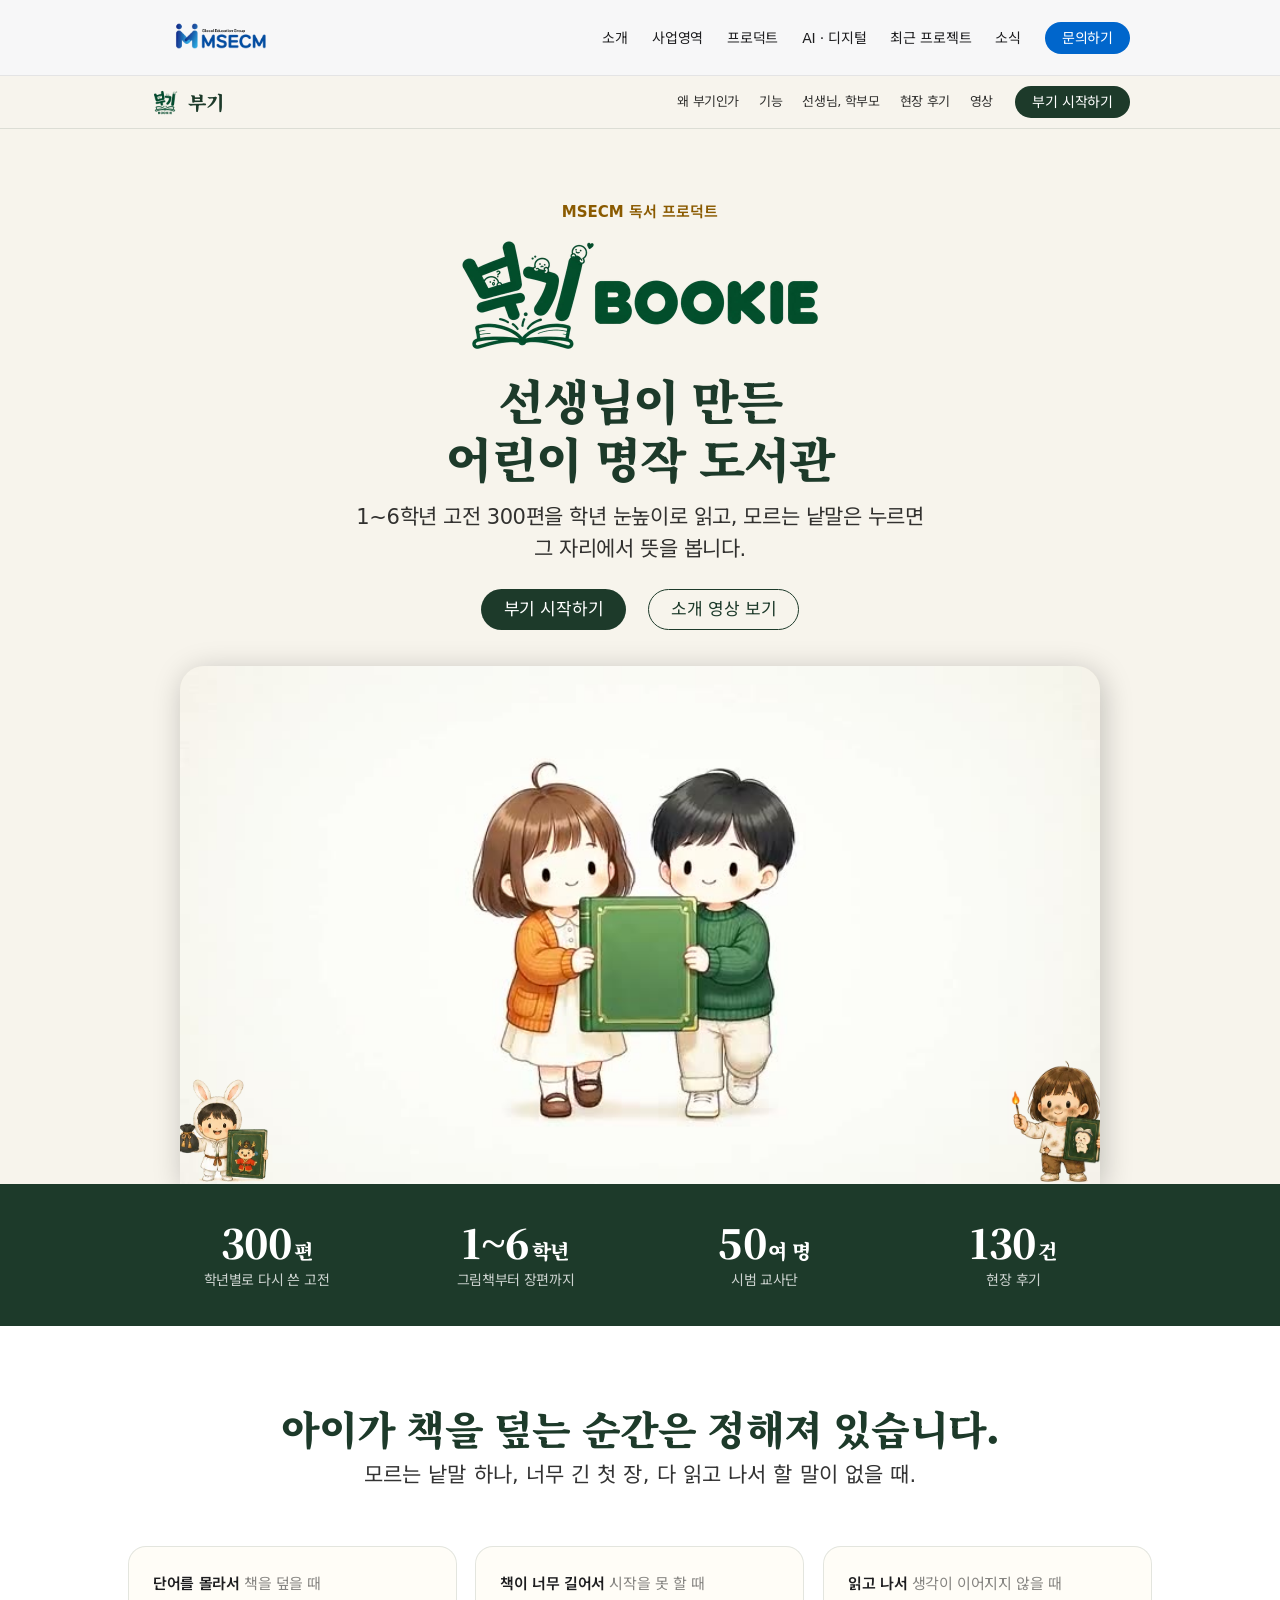
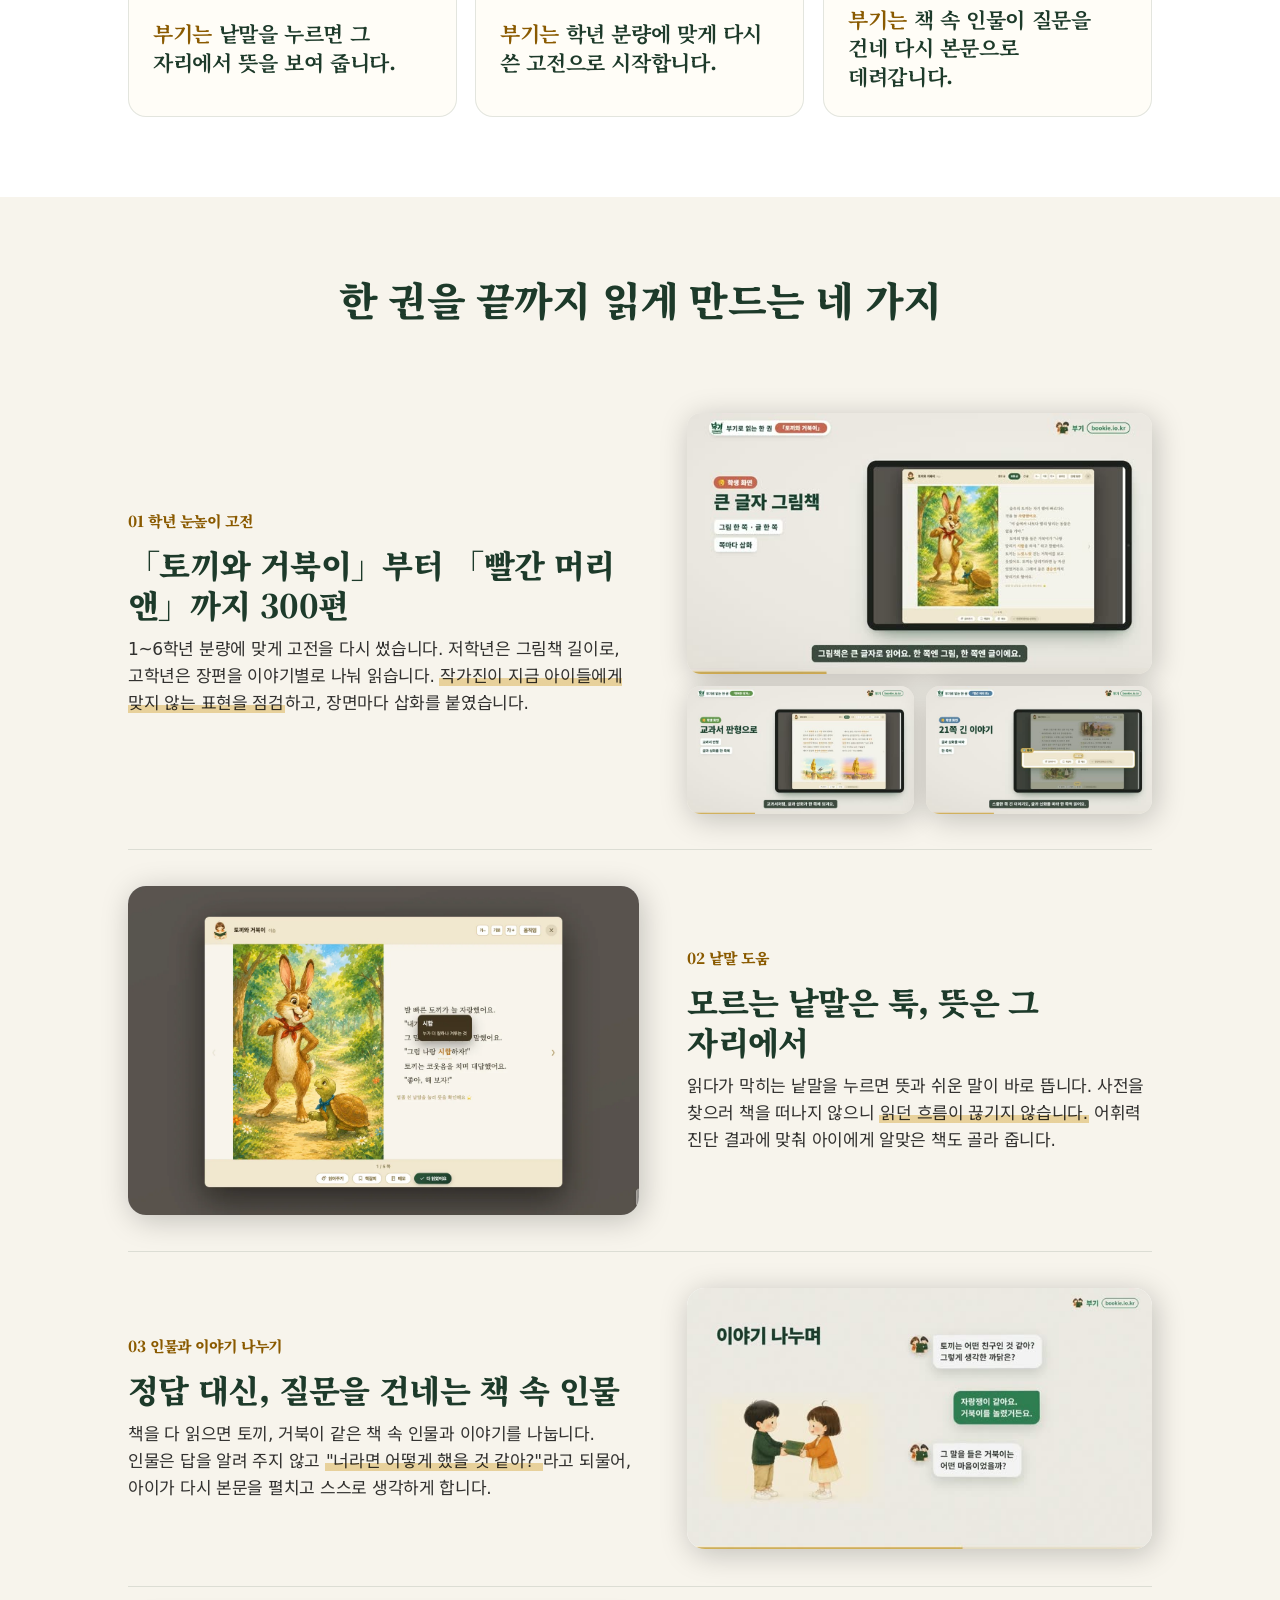
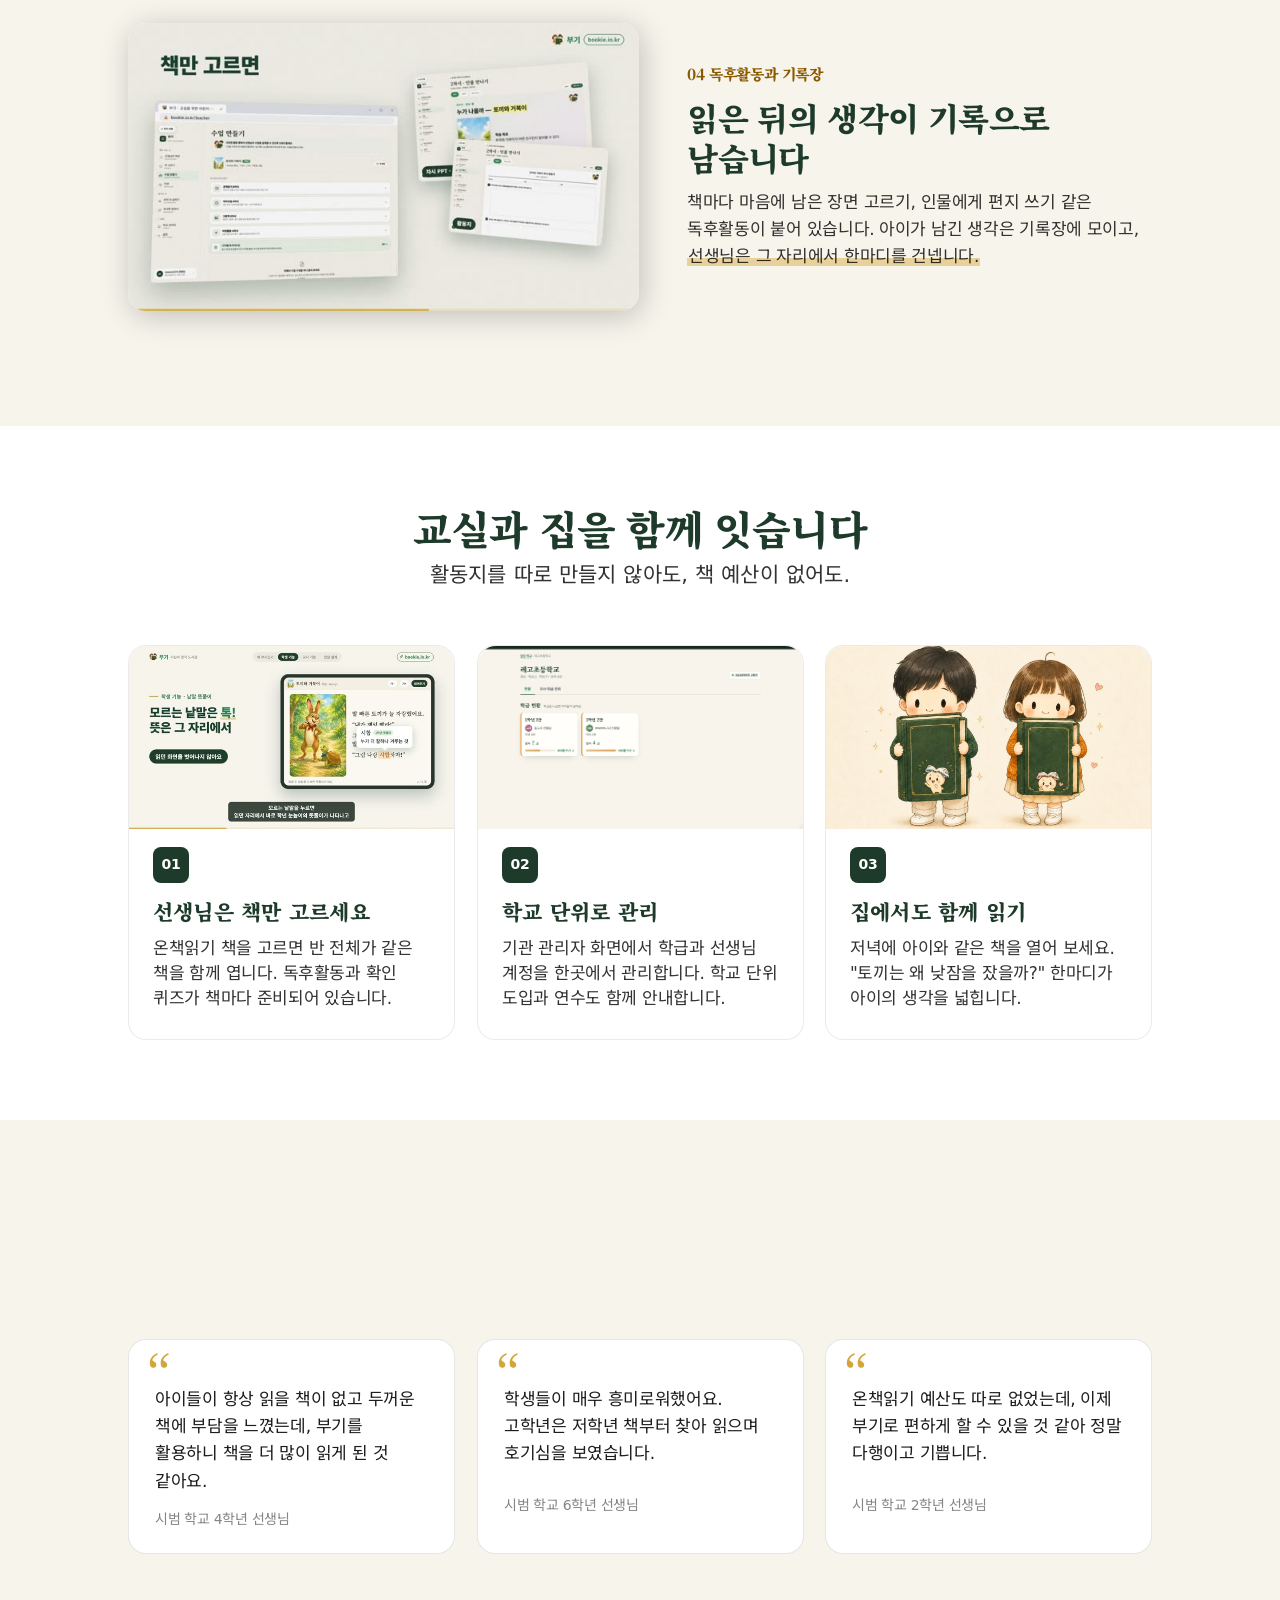
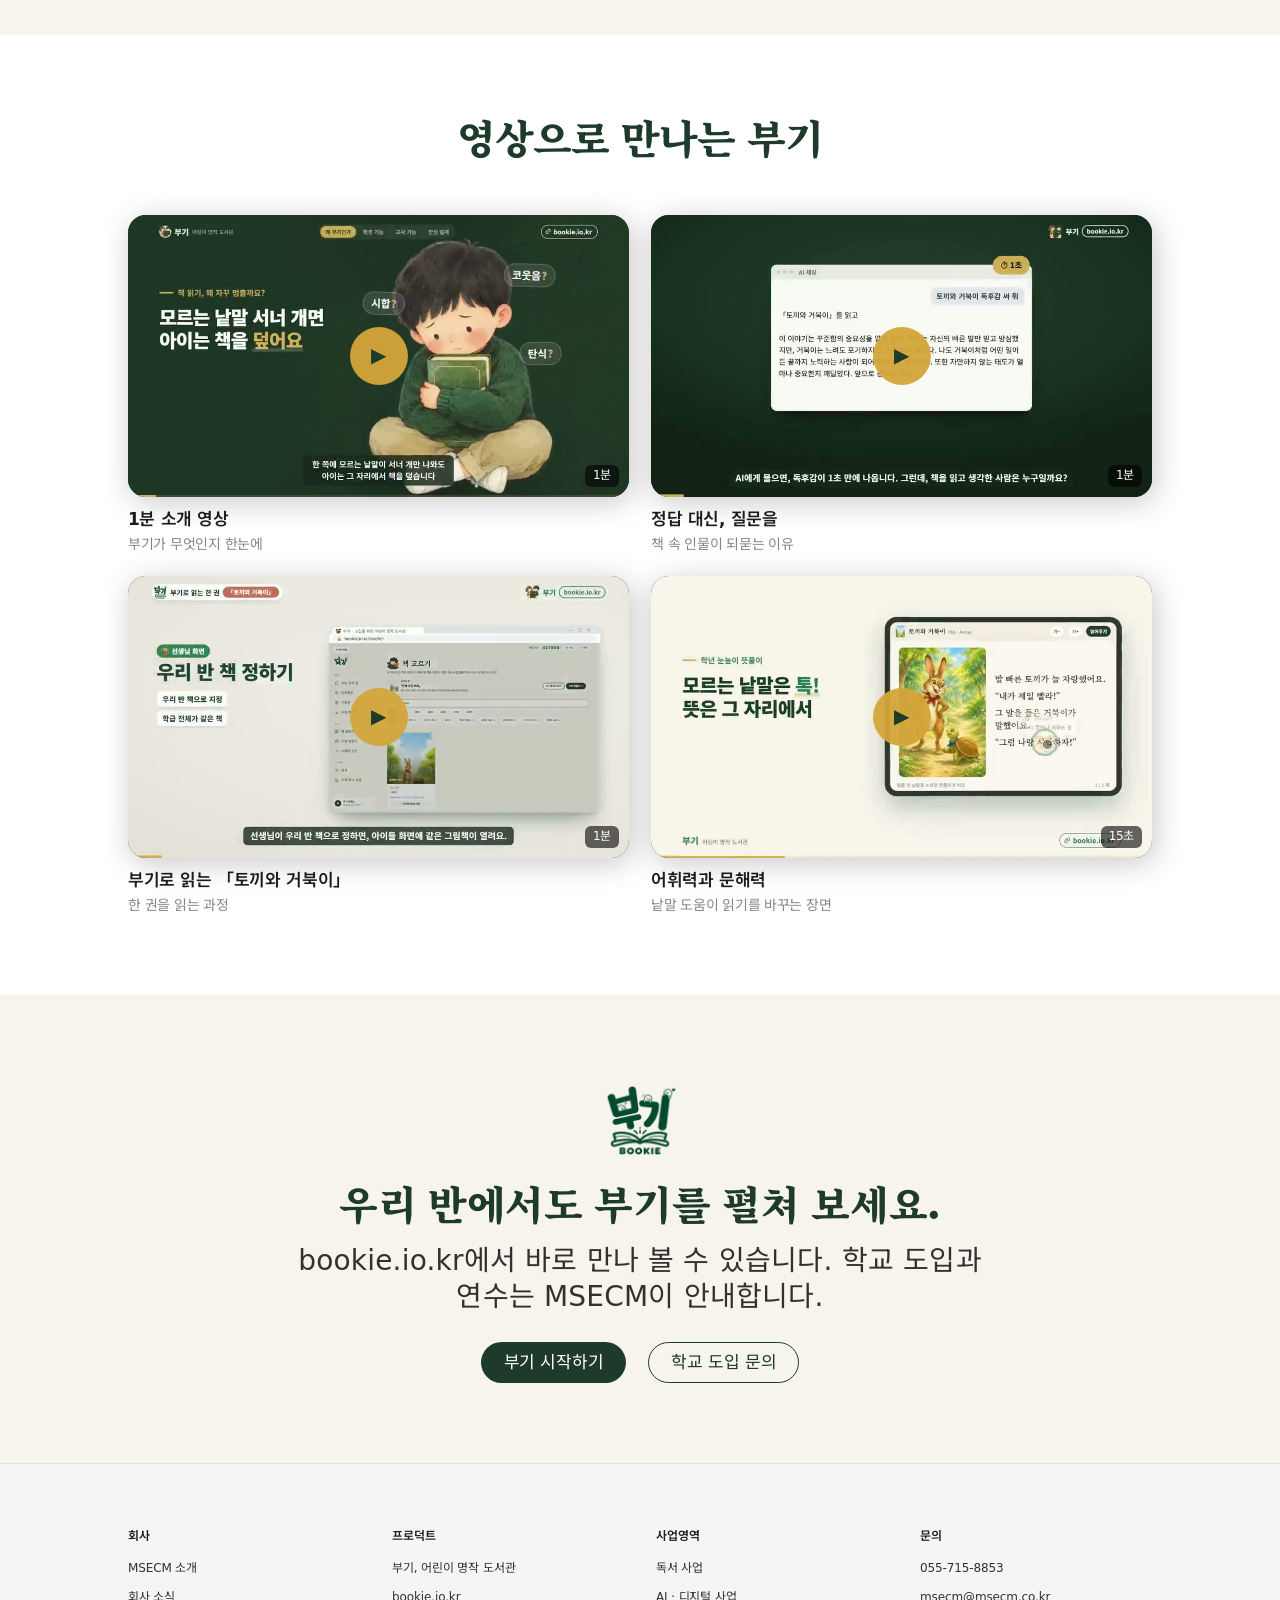
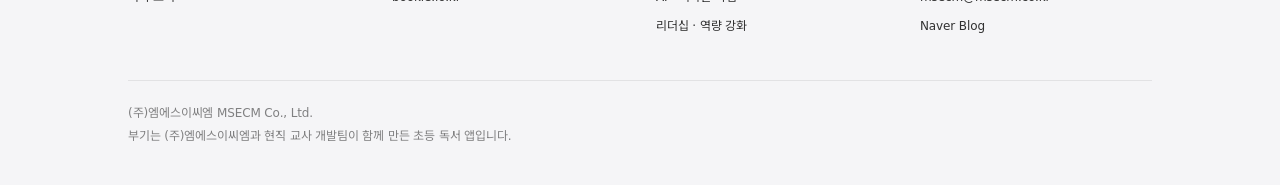
==== bookie/index.html @ d9e1ea9c "feat: 프로덕트 메뉴에 부기 연결, 부기 소개 페이지 추가 - 상단 메뉴에 프로덕트 > 부기 드롭다운 - 메인에 프로덕트(부기) 타일, 독서 사업 카드와 바닥글에 부기 링크 -" ====
<!doctype html>
<html lang="ko">
<head>
  <meta charset="UTF-8" />
  <meta name="viewport" content="width=device-width, initial-scale=1, viewport-fit=cover" />
  <title>부기, 어린이 명작 도서관 | MSECM</title>
  <meta name="description" content="선생님이 만든 어린이 명작 도서관 부기. 1~6학년 고전 300편을 학년 눈높이로 읽고, 모르는 낱말은 누르면 그 자리에서 뜻을 봅니다." />
  <meta property="og:title" content="부기, 어린이 명작 도서관" />
  <meta property="og:description" content="선생님이 만든 초등 고전 독서 앱. 1~6학년 고전 300편." />
  <meta property="og:image" content="assets/hero-pair.webp" />
  <link rel="icon" href="assets/ci-s.webp" />
  <link rel="preconnect" href="https://fonts.googleapis.com" />
  <link rel="preconnect" href="https://fonts.gstatic.com" crossorigin />
  <link href="https://fonts.googleapis.com/css2?family=Inter:wght@300;400;600;700&family=Noto+Sans+KR:wght@300;400;500;600;700&family=Noto+Serif+KR:wght@700;900&display=swap" rel="stylesheet" />
  <link rel="stylesheet" href="../styles.css" />
  <link rel="stylesheet" href="bookie.css" />
  <script defer src="../scripts/reveal.js"></script>
</head>
<body>

  <!-- ────────────  MSECM 공통 헤더  ──────────── -->
  <div class="sub-nav">
    <div class="sub-nav__inner">
      <a class="sub-nav__brand" href="../" aria-label="엠에스이씨엠 홈">
        <img src="../assets/logo.png" alt="MSECM" />
      </a>
      <ul class="sub-nav__links">
        <li><a href="../#about">소개</a></li>
        <li><a href="../#business">사업영역</a></li>
        <li class="sub-nav__menu">
          <a href="../#products" aria-haspopup="true" aria-current="page">프로덕트</a>
          <ul class="sub-nav__drop">
            <li><a href="./"><b>부기</b><span>어린이 명작 도서관</span></a></li>
          </ul>
        </li>
        <li><a href="../#digital">AI · 디지털</a></li>
        <li><a href="../#projects">최근 프로젝트</a></li>
        <li><a href="../#news">소식</a></li>
      </ul>
      <a class="pill pill--primary pill--sm" href="../#contact">문의하기</a>
    </div>
  </div>

  <!-- ────────────  부기 프로덕트 띠  ──────────── -->
  <nav class="product-nav" aria-label="부기 안내">
    <div class="product-nav__inner">
      <a class="product-nav__name" href="#top" data-scroll-top><img src="assets/ci-s.webp" alt="" />부기</a>
      <div class="product-nav__links">
        <a href="#why">왜 부기인가</a>
        <a href="#features">기능</a>
        <a href="#for">선생님, 학부모</a>
        <a href="#voices">현장 후기</a>
        <a href="#videos">영상</a>
      </div>
      <a class="pill pill--bookie pill--sm" href="https://bookie.io.kr" target="_blank" rel="noopener">부기 시작하기</a>
    </div>
  </nav>

  <main id="top">

    <!-- ────────────  HERO  ──────────── -->
    <section class="bk-hero">
      <div class="bk-hero__stack" data-reveal data-reveal-stagger>
        <p class="bk-hero__eyebrow">MSECM 독서 프로덕트</p>
        <img class="bk-hero__mark" src="assets/wordmark.webp" alt="부기" width="720" height="224" />
        <h1>선생님이 만든<br />어린이 명작 도서관</h1>
        <p class="bk-hero__lede">
          <span class="nowrap">1~6학년 고전 300편을</span> <span class="nowrap">학년 눈높이로 읽고,</span>
          <span class="nowrap">모르는 낱말은 누르면</span> <span class="nowrap">그 자리에서 뜻을 봅니다.</span>
        </p>
        <div class="tile__actions">
          <a class="pill pill--bookie" href="https://bookie.io.kr" target="_blank" rel="noopener">부기 시작하기</a>
          <a class="pill pill--bookie-ghost" href="#videos">소개 영상 보기</a>
        </div>
      </div>
      <figure class="bk-hero__film" data-reveal>
        <video src="assets/hero-intro.mp4" poster="assets/hero-intro.jpg" autoplay muted loop playsinline aria-label="책을 안고 걸어가는 부기 아이들"></video>
        <img class="bk-hero__char bk-hero__char--l" src="assets/c046.webp" alt="" />
        <img class="bk-hero__char bk-hero__char--r" src="assets/c022.webp" alt="" />
      </figure>
    </section>

    <!-- ────────────  숫자  ──────────── -->
    <section class="bk-stats" aria-label="부기 숫자">
      <dl>
        <div data-reveal><dt><span data-count-to="300">0</span><small>편</small></dt><dd>학년별로 다시 쓴 고전</dd></div>
        <div data-reveal><dt>1~6<small>학년</small></dt><dd>그림책부터 장편까지</dd></div>
        <div data-reveal><dt><span data-count-to="50">0</span><small>여 명</small></dt><dd>시범 교사단</dd></div>
        <div data-reveal><dt><span data-count-to="130">0</span><small>건</small></dt><dd>현장 후기</dd></div>
      </dl>
    </section>

    <!-- ────────────  왜 부기인가  ──────────── -->
    <section class="tile bk-why" id="why">
      <div class="container">
        <header class="section-head" data-reveal data-reveal-stagger>
          <h2 class="section-head__title">아이가 책을 덮는 순간은 정해져 있습니다.</h2>
          <p class="section-head__lede">모르는 낱말 하나, 너무 긴 첫 장, 다 읽고 나서 할 말이 없을 때.</p>
        </header>
        <div class="bk-barriers">
          <article class="bk-barrier" data-reveal>
            <p class="bk-barrier__q"><b>단어를 몰라서</b> 책을 덮을 때</p>
            <p class="bk-barrier__a">낱말을 누르면 그 자리에서 뜻을 보여 줍니다.</p>
          </article>
          <article class="bk-barrier" data-reveal>
            <p class="bk-barrier__q"><b>책이 너무 길어서</b> 시작을 못 할 때</p>
            <p class="bk-barrier__a">학년 분량에 맞게 다시 쓴 고전으로 시작합니다.</p>
          </article>
          <article class="bk-barrier" data-reveal>
            <p class="bk-barrier__q"><b>읽고 나서</b> 생각이 이어지지 않을 때</p>
            <p class="bk-barrier__a">책 속 인물이 질문을 건네 다시 본문으로 데려갑니다.</p>
          </article>
        </div>
      </div>
    </section>

    <!-- ────────────  기능  ──────────── -->
    <section class="tile bk-features" id="features">
      <div class="container">
        <header class="section-head" data-reveal data-reveal-stagger>
          <h2 class="section-head__title bk-section-title">한 권을 끝까지 읽게 만드는 네 가지</h2>
        </header>

        <article class="bk-feature" data-reveal>
          <figure class="bk-feature__media bk-feature__books">
            <img src="assets/book-tokki.jpg" alt="토끼와 거북이" loading="lazy" />
            <img src="assets/book-prince.jpg" alt="행복한 왕자" loading="lazy" />
            <img src="assets/book-anne.jpg" alt="빨간 머리 앤" loading="lazy" />
          </figure>
          <div class="bk-feature__body">
            <p class="bk-feature__num">01 학년 눈높이 고전</p>
            <h3 class="bk-feature__title">「토끼와 거북이」부터 「빨간 머리 앤」까지 300편</h3>
            <p class="bk-feature__text">1~6학년 분량에 맞게 고전을 다시 썼습니다. 저학년은 그림책 길이로, 고학년은 장편을 이야기별로 나눠 읽습니다. <mark>작가진이 지금 아이들에게 맞지 않는 표현을 점검</mark>하고, 장면마다 삽화를 붙였습니다.</p>
          </div>
        </article>

        <article class="bk-feature" data-reveal>
          <figure class="bk-feature__media"><img src="assets/reader-word.webp" alt="읽기 화면에서 낱말을 누르면 뜻이 뜨는 모습" loading="lazy" width="1400" height="900" /></figure>
          <div class="bk-feature__body">
            <p class="bk-feature__num">02 낱말 도움</p>
            <h3 class="bk-feature__title">모르는 낱말은 툭, 뜻은 그 자리에서</h3>
            <p class="bk-feature__text">읽다가 막히는 낱말을 누르면 뜻과 쉬운 말이 바로 뜹니다. 사전을 찾으러 책을 떠나지 않으니 <mark>읽던 흐름이 끊기지 않습니다.</mark> 어휘력 진단 결과에 맞춰 아이에게 알맞은 책도 골라 줍니다.</p>
          </div>
        </article>

        <article class="bk-feature" data-reveal>
          <figure class="bk-feature__media"><img src="assets/parent.jpg" alt="책 속 인물과 말풍선으로 이야기 나누는 화면" loading="lazy" width="640" height="360" /></figure>
          <div class="bk-feature__body">
            <p class="bk-feature__num">03 인물과 이야기 나누기</p>
            <h3 class="bk-feature__title">정답 대신, 질문을 건네는 책 속 인물</h3>
            <p class="bk-feature__text">책을 다 읽으면 토끼, 거북이 같은 책 속 인물과 이야기를 나눕니다. 인물은 답을 알려 주지 않고 <mark>"너라면 어떻게 했을 것 같아?"</mark>라고 되물어, 아이가 다시 본문을 펼치고 스스로 생각하게 합니다.</p>
          </div>
        </article>

        <article class="bk-feature" data-reveal>
          <figure class="bk-feature__media"><img src="assets/teacher.jpg" alt="선생님이 책을 고르고 반 기록을 보는 화면" loading="lazy" width="640" height="360" /></figure>
          <div class="bk-feature__body">
            <p class="bk-feature__num">04 독후활동과 기록장</p>
            <h3 class="bk-feature__title">읽은 뒤의 생각이 기록으로 남습니다</h3>
            <p class="bk-feature__text">책마다 마음에 남은 장면 고르기, 인물에게 편지 쓰기 같은 독후활동이 붙어 있습니다. 아이가 남긴 생각은 기록장에 모이고, <mark>선생님은 그 자리에서 한마디를 건넵니다.</mark></p>
          </div>
        </article>
      </div>
    </section>

    <!-- ────────────  선생님, 학부모  ──────────── -->
    <section class="tile bk-for" id="for">
      <div class="container">
        <header class="section-head" data-reveal data-reveal-stagger>
          <h2 class="section-head__title bk-section-title">교실과 집을 함께 잇습니다</h2>
          <p class="section-head__lede">활동지를 따로 만들지 않아도, 책 예산이 없어도.</p>
        </header>
        <div class="grid grid--3">
          <article class="utility-card" data-reveal>
            <figure class="bk-for__media"><img src="assets/intro.jpg" alt="" loading="lazy" /></figure>
            <div class="utility-card__icon utility-card__icon--blue">01</div>
            <h3 class="utility-card__title">선생님은 책만 고르세요</h3>
            <p class="utility-card__text">온책읽기 책을 고르면 반 전체가 같은 책을 함께 엽니다. 독후활동과 확인 퀴즈가 책마다 준비되어 있습니다.</p>
          </article>
          <article class="utility-card" data-reveal>
            <figure class="bk-for__media"><img src="assets/admin-school.webp" alt="" loading="lazy" /></figure>
            <div class="utility-card__icon utility-card__icon--blue">02</div>
            <h3 class="utility-card__title">학교 단위로 관리</h3>
            <p class="utility-card__text">기관 관리자 화면에서 학급과 선생님 계정을 한곳에서 관리합니다. 학교 단위 도입과 연수도 함께 안내합니다.</p>
          </article>
          <article class="utility-card" data-reveal>
            <figure class="bk-for__media"><img src="assets/hero-pair.webp" alt="" loading="lazy" /></figure>
            <div class="utility-card__icon utility-card__icon--blue">03</div>
            <h3 class="utility-card__title">집에서도 함께 읽기</h3>
            <p class="utility-card__text">저녁에 아이와 같은 책을 열어 보세요. "토끼는 왜 낮잠을 잤을까?" 한마디가 아이의 생각을 넓힙니다.</p>
          </article>
        </div>
      </div>
    </section>

    <!-- ────────────  현장 후기  ──────────── -->
    <section class="tile bk-voices" id="voices">
      <div class="container">
        <header class="section-head" data-reveal data-reveal-stagger>
          <h2 class="section-head__title bk-section-title">교실에서 먼저 써 본 선생님들</h2>
          <p class="section-head__lede">시범 교사단 50여 명이 남긴 현장 후기 130건 가운데.</p>
        </header>
        <div class="grid grid--3">
          <blockquote class="bk-voice" data-reveal>
            <p>아이들이 항상 읽을 책이 없고 두꺼운 책에 부담을 느꼈는데, 부기를 활용하니 책을 더 많이 읽게 된 것 같아요.</p>
            <footer>시범 학교 4학년 선생님</footer>
          </blockquote>
          <blockquote class="bk-voice" data-reveal>
            <p>학생들이 매우 흥미로워했어요. 고학년은 저학년 책부터 찾아 읽으며 호기심을 보였습니다.</p>
            <footer>시범 학교 6학년 선생님</footer>
          </blockquote>
          <blockquote class="bk-voice" data-reveal>
            <p>온책읽기 예산도 따로 없었는데, 이제 부기로 편하게 할 수 있을 것 같아 정말 다행이고 기쁩니다.</p>
            <footer>시범 학교 2학년 선생님</footer>
          </blockquote>
        </div>
      </div>
    </section>

    <!-- ────────────  영상  ──────────── -->
    <section class="tile bk-videos" id="videos">
      <div class="container">
        <header class="section-head" data-reveal data-reveal-stagger>
          <h2 class="section-head__title bk-section-title">영상으로 만나는 부기</h2>
        </header>
        <div class="grid grid--2">
          <figure class="bk-vcard" data-reveal>
            <button class="bk-vthumb" type="button" data-src="assets/v-intro.mp4" aria-label="1분 소개 영상 재생"><img src="assets/v-intro.jpg" alt="" loading="lazy" /><span class="bk-vplay">▶</span><span class="bk-vlen">1분</span></button>
            <figcaption><strong>1분 소개 영상</strong><span>부기가 무엇인지 한눈에</span></figcaption>
          </figure>
          <figure class="bk-vcard" data-reveal>
            <button class="bk-vthumb" type="button" data-src="assets/v-question.mp4" aria-label="정답 대신, 질문을 영상 재생"><img src="assets/v-question.jpg" alt="" loading="lazy" /><span class="bk-vplay">▶</span><span class="bk-vlen">1분</span></button>
            <figcaption><strong>정답 대신, 질문을</strong><span>책 속 인물이 되묻는 이유</span></figcaption>
          </figure>
          <figure class="bk-vcard" data-reveal>
            <button class="bk-vthumb" type="button" data-src="assets/v-tokki.mp4" aria-label="토끼와 거북이 영상 재생"><img src="assets/v-tokki.jpg" alt="" loading="lazy" /><span class="bk-vplay">▶</span><span class="bk-vlen">1분</span></button>
            <figcaption><strong>부기로 읽는 「토끼와 거북이」</strong><span>한 권을 읽는 과정</span></figcaption>
          </figure>
          <figure class="bk-vcard" data-reveal>
            <button class="bk-vthumb" type="button" data-src="assets/v-word.mp4" aria-label="어휘력과 문해력 영상 재생"><img src="assets/v-word.jpg" alt="" loading="lazy" /><span class="bk-vplay">▶</span><span class="bk-vlen">15초</span></button>
            <figcaption><strong>어휘력과 문해력</strong><span>낱말 도움이 읽기를 바꾸는 장면</span></figcaption>
          </figure>
        </div>
      </div>
    </section>

    <!-- ────────────  마지막 권유  ──────────── -->
    <section class="tile bk-cta" id="contact">
      <div class="tile__stack tile__stack--narrow" data-reveal data-reveal-stagger>
        <img class="bk-cta__seed" src="assets/ci-s.webp" alt="" />
        <h2 class="tile__headline">우리 반에서도 부기를 펼쳐 보세요.</h2>
        <p class="tile__lede">bookie.io.kr에서 바로 만나 볼 수 있습니다. 학교 도입과 연수는 MSECM이 안내합니다.</p>
        <div class="tile__actions">
          <a class="pill pill--bookie" href="https://bookie.io.kr" target="_blank" rel="noopener">부기 시작하기</a>
          <a class="pill pill--bookie-ghost" href="mailto:msecm@msecm.co.kr?subject=%EB%B6%80%EA%B8%B0%20%EB%8F%84%EC%9E%85%20%EB%AC%B8%EC%9D%98">학교 도입 문의</a>
        </div>
      </div>
    </section>

  </main>

  <!-- ────────────  FOOTER  ──────────── -->
  <footer class="footer">
    <div class="container footer__inner">
      <div class="footer__cols">
        <section class="footer__col">
          <h4>회사</h4>
          <ul>
            <li><a href="../#about">MSECM 소개</a></li>
            <li><a href="../#news">회사 소식</a></li>
          </ul>
        </section>
        <section class="footer__col">
          <h4>프로덕트</h4>
          <ul>
            <li><a href="./">부기, 어린이 명작 도서관</a></li>
            <li><a href="https://bookie.io.kr" target="_blank" rel="noopener">bookie.io.kr</a></li>
          </ul>
        </section>
        <section class="footer__col">
          <h4>사업영역</h4>
          <ul>
            <li><a href="../#business">독서 사업</a></li>
            <li><a href="../#digital">AI · 디지털 사업</a></li>
            <li><a href="../#business">리더십 · 역량 강화</a></li>
          </ul>
        </section>
        <section class="footer__col">
          <h4>문의</h4>
          <ul>
            <li><a href="tel:055-715-8853">055-715-8853</a></li>
            <li><a href="mailto:msecm@msecm.co.kr">msecm@msecm.co.kr</a></li>
            <li><a href="https://blog.naver.com/ms_ecm" target="_blank" rel="noopener">Naver Blog</a></li>
          </ul>
        </section>
      </div>
      <div class="footer__legal">
        <p>(주)엠에스이씨엠 MSECM Co., Ltd.</p>
        <p class="footer__fineprint">부기는 (주)엠에스이씨엠과 현직 교사 개발팀이 함께 만든 초등 독서 앱입니다.</p>
      </div>
    </div>
  </footer>

  <script>
    // 영상 카드: 누르면 그 자리에서 재생
    document.querySelectorAll('.bk-vthumb').forEach((btn) => {
      btn.addEventListener('click', () => {
        const v = document.createElement('video');
        v.src = btn.dataset.src; v.controls = true; v.autoplay = true; v.playsInline = true;
        v.poster = btn.querySelector('img').src;
        btn.replaceWith(v); v.focus();
      });
    });
  </script>
</body>
</html>
---- styles.css ----
/* ============================================================
   MSECM — Apple-inspired design system
   Tokens are taken directly from design.md.
   ============================================================ */

:root {
  /* ── Color tokens ── */
  --action-blue:        #0066cc;
  --focus-blue:         #0071e3;
  --sky-link:           #2997ff;
  --ink:                #1d1d1f;          /* near-black ink */
  --paper:              #ffffff;
  --parchment:          #f5f5f7;
  --pearl:              #fafafc;
  --tile-dark-1:        #272729;
  --tile-dark-2:        #2a2a2c;
  --tile-dark-3:        #252527;
  --void:               #000000;

  --ink-80:             rgba(0, 0, 0, 0.80);
  --ink-48:             rgba(0, 0, 0, 0.48);
  --hairline:           rgba(0, 0, 0, 0.08);
  --divider-04:         rgba(0, 0, 0, 0.04);
  --chip-gray:          rgba(210, 210, 215, 0.64);

  /* ── The single shadow in the system (product on surface) ── */
  --product-shadow:     rgba(0, 0, 0, 0.22) 3px 5px 30px 0;

  /* ── Type stacks ──
     SF Pro on Apple platforms via system-ui; Inter as the closest
     open-source equivalent elsewhere; Noto Sans KR for Hangul. */
  --font-display:
    "SF Pro Display", -apple-system, BlinkMacSystemFont, system-ui,
    "Inter", "Noto Sans KR", "Helvetica Neue", Helvetica, Arial, sans-serif;
  --font-text:
    "SF Pro Text", -apple-system, BlinkMacSystemFont, system-ui,
    "Inter", "Noto Sans KR", "Helvetica Neue", Helvetica, Arial, sans-serif;

  /* ── Radii ── */
  --r-pill:    980px;
  --r-card:    18px;
  --r-utility: 8px;
  --r-pearl:   11px;

  /* ── Heights ── */
  --subnav-h:  76px;
}

/* ────────────────  Reset / base  ──────────────── */
*, *::before, *::after { box-sizing: border-box; }
html, body { margin: 0; padding: 0; }
html {
  scroll-behavior: smooth;
  /* ── Korean line-breaking rules ──
     `word-break: normal` (default) splits long Hangul runs at *syllable*
     boundaries when a line overflows, producing awkward breaks like
     "선정되었습니|다". `keep-all` treats Hangul as words separated by
     spaces — same rule the language already uses for ear/eye reading.
     `overflow-wrap: break-word` keeps a safety net for legitimately
     unbreakable strings (long URLs, no-space CJK).
     `line-break: strict` improves punctuation handling at line ends. */
  word-break: keep-all;
  overflow-wrap: break-word;
  line-break: strict;
}
body {
  background: var(--paper);
  color: var(--ink);
  font-family: var(--font-text);
  font-size: 17px;
  font-weight: 400;
  line-height: 1.47;
  letter-spacing: -0.374px;
  -webkit-font-smoothing: antialiased;
  -moz-osx-font-smoothing: grayscale;
  text-rendering: optimizeLegibility;
}
img { max-width: 100%; height: auto; display: block; }
a { color: var(--action-blue); text-decoration: none; }
a:hover { text-decoration: underline; }
ul { list-style: none; padding: 0; margin: 0; }
button { font: inherit; }

/* Universal focus ring — Focus Blue, never decorative */
:focus-visible {
  outline: 2px solid var(--focus-blue);
  outline-offset: 2px;
  border-radius: 6px;
}

/* ────────────────────  HEADER (frosted parchment)  ──────────────────── */
.sub-nav {
  position: sticky;
  top: 0;
  z-index: 100;
  height: var(--subnav-h);
  background: rgba(245, 245, 247, 0.80);
  backdrop-filter: saturate(180%) blur(20px);
  -webkit-backdrop-filter: saturate(180%) blur(20px);
  border-bottom: 1px solid var(--hairline);
}
.sub-nav__inner {
  max-width: 1024px;
  margin: 0 auto;
  height: 100%;
  padding: 0 22px;
  display: flex;
  align-items: center;
  gap: 24px;
}
.sub-nav__brand {
  display: inline-flex;
  align-items: center;
  height: 60px;
}
.sub-nav__brand img {
  height: 56px;        /* 단일 헤더 — 워드마크가 또렷하게 살아남는 큰 사이즈 */
  width: auto;
  display: block;
}
.sub-nav__brand:hover { text-decoration: none; opacity: 0.85; }
.sub-nav__links {
  display: flex;
  gap: 24px;
  margin-left: auto;
}
.sub-nav__links a {
  color: var(--ink);
  font-size: 14px;
  font-weight: 400;
  letter-spacing: -0.224px;
}
.sub-nav__links a:hover { text-decoration: none; opacity: 0.7; }

/* 프로덕트 드롭다운 */
.sub-nav__menu { position: relative; }
.sub-nav__drop {
  position: absolute;
  top: calc(100% + 14px);
  left: 50%;
  transform: translate(-50%, -4px);
  min-width: 200px;
  padding: 8px;
  background: rgba(255, 255, 255, 0.96);
  border: 1px solid var(--hairline);
  border-radius: 14px;
  box-shadow: 0 12px 30px rgba(0, 0, 0, 0.10);
  opacity: 0;
  visibility: hidden;
  transition: opacity 0.18s ease, transform 0.18s ease, visibility 0.18s;
}
.sub-nav__drop::before { content: ""; position: absolute; left: 0; right: 0; top: -16px; height: 16px; }
.sub-nav__menu:hover .sub-nav__drop,
.sub-nav__menu:focus-within .sub-nav__drop { opacity: 1; visibility: visible; transform: translate(-50%, 0); }
.sub-nav__drop a { display: grid; gap: 2px; padding: 10px 12px; border-radius: 10px; }
.sub-nav__drop a:hover { background: var(--parchment); opacity: 1; }
.sub-nav__drop b { font-size: 15px; font-weight: 600; color: var(--ink); }
.sub-nav__drop span { font-size: 12px; color: var(--ink-48); }

/* 프로덕트 타일 (부기) */
.tile.product-tile { background: #f7f4ec; }
.product-tile__mark { width: min(300px, 70vw); height: auto; }
.product-tile__film { max-width: 640px; margin-top: 24px; }
.product-tile__film a { display: block; }

/* ──────────────────────────  PILL CTAs  ────────────────────────── */
.pill {
  display: inline-flex;
  align-items: center;
  justify-content: center;
  font-family: var(--font-text);
  font-size: 17px;
  font-weight: 400;
  line-height: 1;
  letter-spacing: -0.22px;
  border-radius: var(--r-pill);
  padding: 11px 22px;
  border: 1px solid transparent;
  cursor: pointer;
  transition: transform 0.18s ease, background-color 0.18s ease, color 0.18s ease;
  text-decoration: none;
  white-space: nowrap;
}
.pill:hover { text-decoration: none; }
.pill:active { transform: scale(0.95); }   /* signature press */
.pill--sm { font-size: 14px; padding: 8px 16px; letter-spacing: -0.224px; }

.pill--primary {
  background: var(--action-blue);
  color: var(--paper);
}
.pill--primary:hover { background: #0077ed; }

.pill--ghost {
  background: transparent;
  color: var(--action-blue);
  border-color: var(--action-blue);
}
.pill--ghost:hover { background: rgba(0, 102, 204, 0.05); }

.pill--ghost-on-dark {
  background: transparent;
  color: var(--sky-link);
  border-color: var(--sky-link);
}
.pill--ghost-on-dark:hover { background: rgba(41, 151, 255, 0.10); }

/* ─────────────────────────  TILES (full-bleed)  ───────────────────── */
.tile {
  width: 100%;
  padding: 80px 22px;
  /* Edge-to-edge: NO border-radius. Color change is the divider. */
}
.tile--hero { padding-top: 100px; padding-bottom: 64px; }

.tile--light      { background: var(--paper);      color: var(--ink); }
.tile--parchment  { background: var(--parchment);  color: var(--ink); }
.tile--dark       { background: var(--tile-dark-1); color: var(--paper); }
.tile--dark-2     { background: var(--tile-dark-2); color: var(--paper); }
.tile--dark-3     { background: var(--tile-dark-3); color: var(--paper); }

.tile__stack {
  max-width: 980px;
  margin: 0 auto;
  text-align: center;
  display: flex;
  flex-direction: column;
  align-items: center;
  gap: 18px;
}
.tile__stack--narrow { max-width: 760px; }

.tile__eyebrow {
  font-family: var(--font-display);
  font-size: 19px;
  font-weight: 400;
  line-height: 1.42;
  letter-spacing: -0.022em;
  color: var(--action-blue);
  margin: 0;
  text-transform: none;
  max-width: 720px;
}
.tile__eyebrow--on-dark { color: var(--sky-link); }

/* ─── Hero eyebrow: gradient + side hairlines ─────────────────────────────
   The hero's slogan needs more presence than a regular eyebrow without
   becoming a headline. Treatment: a multi-stop blue gradient clipped to
   the text + thin hairline rules on both sides + weight 600 to lift it
   off the canvas. Scoped to .tile--hero so other eyebrows stay calm. */
.tile--hero .tile__eyebrow {
  font-size: 22px;
  font-weight: 600;
  line-height: 1.40;
  letter-spacing: -0.020em;
  display: flex;
  align-items: center;
  justify-content: center;
  gap: 16px;
  text-align: center;

  /* Gradient text — Action Blue → Sky Link Blue → deep navy.
     The gradient gives the slogan a quiet shimmer that matches the
     blue palette of the hero illustration. */
  background-image: linear-gradient(
    100deg,
    #0a3a8c 0%,
    #0066cc 28%,
    #2997ff 55%,
    #0066cc 78%,
    #0a3a8c 100%
  );
  -webkit-background-clip: text;
          background-clip: text;
  color: transparent;
  -webkit-text-fill-color: transparent;
}
.tile--hero .tile__eyebrow::before,
.tile--hero .tile__eyebrow::after {
  content: '';
  display: inline-block;
  flex: 0 0 auto;
  width: 36px;
  height: 1px;
  background: linear-gradient(
    90deg,
    transparent 0%,
    rgba(0, 102, 204, 0.45) 50%,
    rgba(0, 102, 204, 0) 100%
  );
}
.tile--hero .tile__eyebrow::after {
  background: linear-gradient(
    90deg,
    rgba(0, 102, 204, 0) 0%,
    rgba(0, 102, 204, 0.45) 50%,
    transparent 100%
  );
}

@media (max-width: 640px) {
  .tile--hero .tile__eyebrow {
    font-size: 17px;
    gap: 10px;
    flex-wrap: nowrap;
  }
  .tile--hero .tile__eyebrow::before,
  .tile--hero .tile__eyebrow::after { width: 22px; }
}

.tile__headline {
  font-family: var(--font-display);
  font-size: 40px;
  font-weight: 600;
  line-height: 1.10;
  letter-spacing: -0.32px;
  margin: 0;
}
.tile__headline--xl {
  font-size: 56px;
  line-height: 1.07;
  letter-spacing: -0.28px;
}

.tile__lede {
  font-family: var(--font-display);
  font-size: 28px;
  font-weight: 400;
  line-height: 1.30;
  letter-spacing: 0.196px;
  margin: 0;
  max-width: 720px;
  color: var(--ink);
}
.tile__lede--on-dark { color: rgba(255, 255, 255, 0.86); }

.tile__actions {
  display: flex;
  gap: 22px;
  flex-wrap: wrap;
  justify-content: center;
  margin-top: 8px;
}

/* ──────────────────────  HERO STATS (vertical strip)  ──────────────────────
   Stacked vertically — each row is a single oversized number with a quiet
   label, separated by hairlines. Numbers count up on viewport entry via JS. */
.hero-stats {
  display: flex;
  flex-direction: column;
  gap: 0;
  margin: 36px 0 12px;
  padding: 0;
  list-style: none;
  width: 100%;
  max-width: 480px;
}
.hero-stats__item {
  display: flex;
  align-items: baseline;
  justify-content: center;     /* center the (number + label) pair */
  gap: 16px;
  padding: 18px 4px;
  border-top: 1px solid var(--hairline);
  text-align: center;
}
.hero-stats__item:last-child { border-bottom: 1px solid var(--hairline); }

.hero-stats__value {
  font-family: var(--font-display);
  font-size: 44px;
  font-weight: 600;
  line-height: 1.0;
  letter-spacing: -0.36px;
  color: var(--ink);
  margin: 0;
  white-space: nowrap;
  display: inline-flex;
  align-items: baseline;
}
.hero-stats__num { display: inline-block; min-width: 0; }
.hero-stats__plus {
  color: var(--action-blue);
  font-weight: 600;
  margin-left: 2px;
}
.hero-stats__label {
  font-family: var(--font-text);
  font-size: 15px;
  font-weight: 400;
  letter-spacing: -0.224px;
  line-height: 1.30;
  color: var(--ink-48);
  margin: 0;
}

@media (max-width: 480px) {
  .hero-stats__value { font-size: 34px; }
  .hero-stats__label { font-size: 13px; }
  .hero-stats__item { padding: 14px 4px; gap: 16px; }
}

/* ──────────────────────  REVEAL ANIMATION (Apple-like)  ──────────────────────
   Generic scroll-triggered fade + slide. Honors prefers-reduced-motion.
   - [data-reveal]                : single element fades in
   - [data-reveal][data-reveal-stagger] > * : children stagger in sequence
*/
[data-reveal] {
  opacity: 0;
  transform: translateY(20px);
  transition:
    opacity 0.8s cubic-bezier(0.42, 0, 0.58, 1),
    transform 0.8s cubic-bezier(0.42, 0, 0.58, 1);
  will-change: opacity, transform;
}
[data-reveal].is-visible {
  opacity: 1;
  transform: none;
}

/* Stagger children of a revealed container */
[data-reveal-stagger] > * {
  opacity: 0;
  transform: translateY(16px);
  transition:
    opacity 0.7s cubic-bezier(0.42, 0, 0.58, 1),
    transform 0.7s cubic-bezier(0.42, 0, 0.58, 1);
}
[data-reveal-stagger].is-visible > * { opacity: 1; transform: none; }
[data-reveal-stagger].is-visible > *:nth-child(1) { transition-delay: 0.00s; }
[data-reveal-stagger].is-visible > *:nth-child(2) { transition-delay: 0.10s; }
[data-reveal-stagger].is-visible > *:nth-child(3) { transition-delay: 0.20s; }
[data-reveal-stagger].is-visible > *:nth-child(4) { transition-delay: 0.30s; }
[data-reveal-stagger].is-visible > *:nth-child(5) { transition-delay: 0.40s; }
[data-reveal-stagger].is-visible > *:nth-child(6) { transition-delay: 0.50s; }

/* Hero stats: when each row reveals individually it should slide in slightly
   from the right so the count-up reads as a "ticker arriving from offstage". */
.hero-stats__item[data-reveal] { transform: translateY(12px); }
.hero-stats__item[data-reveal].is-visible { transform: none; }

/* Reduced motion: skip everything, snap to final state */
@media (prefers-reduced-motion: reduce) {
  [data-reveal],
  [data-reveal-stagger] > * {
    opacity: 1 !important;
    transform: none !important;
    transition: none !important;
  }
}

/* ──────────────────────  VISION POINTS (AI 디지털 다크 타일)  ──────────────────────
   3-row numbered list inside the dark vision tile. Numbers are oversized
   in Sky Link Blue so they read against the near-black surface; the
   accompanying text sits at body weight with a strong-emphasis lead. */
.vision-points {
  display: flex;
  flex-direction: column;
  gap: 22px;
  margin: 28px auto 8px;
  padding: 0;
  list-style: none;
  width: 100%;
  max-width: 720px;
  text-align: left;
}
.vision-points__item {
  display: grid;
  grid-template-columns: 56px 1fr;
  align-items: baseline;
  gap: 20px;
  padding: 18px 0 4px;
  border-top: 1px solid rgba(255, 255, 255, 0.10);
}
.vision-points__num {
  font-family: var(--font-display);
  font-size: 28px;
  font-weight: 600;
  line-height: 1.0;
  letter-spacing: -0.02em;
  color: var(--sky-link);
}
.vision-points__text {
  font-family: var(--font-text);
  font-size: 17px;
  font-weight: 400;
  line-height: 1.47;
  letter-spacing: -0.374px;
  color: rgba(255, 255, 255, 0.86);
}
.vision-points__text strong {
  color: var(--paper);
  font-weight: 600;
}

@media (max-width: 640px) {
  .vision-points__item { grid-template-columns: 44px 1fr; gap: 14px; padding-top: 14px; }
  .vision-points__num { font-size: 22px; }
  .vision-points__text { font-size: 15px; }
}

/* ──────────────────────  HERO VISUAL  ──────────────────────
   The illustration *is* the headline — it carries the company name in
   typography. We let it bleed into the white hero canvas with only a
   gentle corner vignette so the artwork feels painted on the page rather
   than dropped on top of it. */
.hero-visual {
  position: relative;
  margin: 0 auto;
  width: 100%;
  max-width: 560px;
  aspect-ratio: 1 / 1;
  pointer-events: none;
  z-index: 0;
}
.hero-visual img {
  width: 100%;
  height: 100%;
  object-fit: cover;
  display: block;
  /* Light vignette only — the people and buildings near the edges should
     still be readable, just softened where they meet the white canvas. */
  -webkit-mask-image: radial-gradient(
    ellipse 95% 95% at 50% 50%,
    #000 70%,
    rgba(0, 0, 0, 0.85) 85%,
    rgba(0, 0, 0, 0.45) 95%,
    transparent 100%
  );
          mask-image: radial-gradient(
    ellipse 95% 95% at 50% 50%,
    #000 70%,
    rgba(0, 0, 0, 0.85) 85%,
    rgba(0, 0, 0, 0.45) 95%,
    transparent 100%
  );
}

@media (max-width: 480px) {
  .hero-visual { max-width: 360px; }
}

/* Korean phrase-keeping utility.
   Wrap a phrase that must stay on one line (e.g. "공식 선정되었습니다")
   so the browser's word-break: keep-all rule treats it as a single token.
   For inline use only — block elements would force their own line. */
.nowrap { white-space: nowrap; }

/* Visually-hidden text (SEO/screen-reader only).
   Used on the hero <h1> when the headline is delivered through imagery. */
.visually-hidden {
  position: absolute;
  width: 1px; height: 1px;
  padding: 0; margin: -1px;
  overflow: hidden;
  clip: rect(0, 0, 0, 0);
  white-space: nowrap;
  border: 0;
}

/* Generic product photo frame (also gets the system shadow) */
.product-frame {
  margin: 40px auto 0;
  width: 100%;
  max-width: 720px;
}
.product-frame--photo img {
  width: 100%;
  border-radius: var(--r-utility);
  box-shadow: var(--product-shadow);
}

/* ──────────────────────────  CONTAINERS  ────────────────────────── */
.container {
  max-width: 1024px;
  margin: 0 auto;
}

.section-head {
  text-align: center;
  margin: 0 auto 56px;
  max-width: 720px;
}
.section-head--left { text-align: left; }
.section-head__title {
  font-family: var(--font-display);
  font-size: 40px;
  font-weight: 600;
  line-height: 1.10;
  letter-spacing: -0.32px;
  margin: 0 0 12px;
}
.section-head__lede {
  font-family: var(--font-display);
  font-size: 21px;
  font-weight: 400;
  line-height: 1.30;
  letter-spacing: 0.231px;
  margin: 0;
  color: var(--ink-80);
}

.section-foot {
  margin-top: 56px;
  text-align: center;
}

/* ──────────────────────────  GRIDS  ────────────────────────── */
.grid {
  display: grid;
  gap: 22px;
}
.grid--2 { grid-template-columns: repeat(2, 1fr); }
.grid--3 { grid-template-columns: repeat(3, 1fr); }
.grid--4 { grid-template-columns: repeat(4, 1fr); }

/* ──────────────────────  UTILITY CARD  ─────────────────────── */
.utility-card {
  background: var(--paper);
  border: 1px solid var(--hairline);
  border-radius: var(--r-card);
  padding: 28px 24px;
  display: flex;
  flex-direction: column;
  gap: 12px;
  text-align: left;
  transition: transform 0.18s ease, border-color 0.18s ease;
  /* Grid items default to min-width: auto, which makes the cell expand
     to fit the widest unbreakable child (e.g. a long .nowrap phrase).
     Force the cell to honor its grid track instead. */
  min-width: 0;
}
.utility-card:hover {
  border-color: rgba(0, 0, 0, 0.16);
  transform: translateY(-2px);
}
.utility-card__icon {
  font-family: var(--font-display);
  font-size: 14px;
  font-weight: 600;
  letter-spacing: -0.224px;
  width: 36px; height: 36px;
  border-radius: var(--r-utility);
  display: inline-flex; align-items: center; justify-content: center;
  background: var(--parchment);
  color: var(--ink);
  margin-bottom: 4px;
}
.utility-card__icon--blue { background: var(--action-blue); color: var(--paper); }

.utility-card__title {
  font-family: var(--font-display);
  font-size: 21px;
  font-weight: 600;
  line-height: 1.19;
  letter-spacing: 0.231px;
  margin: 0;
}
.utility-card__text {
  font-size: 17px;
  line-height: 1.47;
  letter-spacing: -0.374px;
  margin: 0;
  color: var(--ink-80);
}
.utility-card__link {
  margin-top: auto;
  color: var(--action-blue);
  font-size: 17px;
  font-weight: 400;
  letter-spacing: -0.374px;
}
.utility-card__link:hover { text-decoration: underline; }

/* ──────────────────────  PROJECT CARD (gallery)  ─────────────────── */
.project-card {
  display: block;
  background: var(--paper);
  border: 1px solid var(--hairline);
  border-radius: var(--r-card);
  overflow: hidden;
  color: var(--ink);
  transition: transform 0.18s ease, border-color 0.18s ease;
}
.project-card:hover {
  text-decoration: none;
  transform: translateY(-2px);
  border-color: rgba(0, 0, 0, 0.16);
}
.project-card__media {
  margin: 0;
  aspect-ratio: 4 / 3;
  background: var(--parchment);
  overflow: hidden;
}
.project-card__media img {
  width: 100%; height: 100%; object-fit: cover;
  transition: transform 0.4s ease;
}
.project-card:hover .project-card__media img { transform: scale(1.03); }
.project-card__body {
  padding: 20px 22px 24px;
  display: flex; flex-direction: column; gap: 6px;
}
.project-card__cat {
  font-size: 12px;
  font-weight: 600;
  letter-spacing: -0.12px;
  color: var(--action-blue);
  margin: 0;
}
.project-card__title {
  font-family: var(--font-display);
  font-size: 21px;
  font-weight: 600;
  line-height: 1.24;
  letter-spacing: -0.22px;
  margin: 0;
  color: var(--ink);
}
.project-card__date {
  font-size: 14px;
  font-weight: 400;
  letter-spacing: -0.224px;
  color: var(--ink-48);
  margin: 4px 0 0;
}

/* ──────────────────────  NEWS CARD (2-col)  ────────────────────── */
.news-card {
  display: grid;
  grid-template-columns: 200px 1fr;
  gap: 0;
  background: var(--paper);
  border: 1px solid var(--hairline);
  border-radius: var(--r-card);
  overflow: hidden;
  color: var(--ink);
  transition: transform 0.18s ease, border-color 0.18s ease;
}
.news-card:hover {
  text-decoration: none;
  transform: translateY(-2px);
  border-color: rgba(0, 0, 0, 0.16);
}
.news-card__media { margin: 0; }
.news-card__media img {
  width: 100%; height: 100%; object-fit: cover;
  aspect-ratio: 1 / 1;
}
.news-card__body {
  padding: 24px 28px;
  display: flex; flex-direction: column; gap: 6px; justify-content: center;
}
.news-card__cat {
  font-size: 12px;
  font-weight: 600;
  letter-spacing: -0.12px;
  color: var(--action-blue);
  margin: 0;
}
.news-card__title {
  font-family: var(--font-display);
  font-size: 21px;
  font-weight: 600;
  line-height: 1.24;
  letter-spacing: -0.22px;
  margin: 0;
}
.news-card__text {
  font-size: 14px;
  font-weight: 400;
  letter-spacing: -0.224px;
  color: var(--ink-80);
  margin: 4px 0 0;
}

/* ──────────────────────────  FOOTER  ────────────────────────── */
.footer {
  background: var(--parchment);
  padding: 64px 22px 40px;
  border-top: 1px solid var(--hairline);
}
.footer__inner { display: flex; flex-direction: column; gap: 40px; }
.footer__cols {
  display: grid;
  grid-template-columns: repeat(4, 1fr);
  gap: 32px;
}
.footer__col h4 {
  font-family: var(--font-text);
  font-size: 12px;
  font-weight: 600;
  letter-spacing: -0.12px;
  color: var(--ink);
  margin: 0 0 8px;
}
.footer__col ul li {
  font-size: 12px;
  line-height: 2.41;       /* Apple's signature relaxed leading for footer columns */
  letter-spacing: -0.12px;
}
.footer__col a {
  color: var(--ink-80);
  font-size: 12px;
}
.footer__col a:hover { color: var(--ink); text-decoration: underline; }

.footer__legal {
  border-top: 1px solid var(--hairline);
  padding-top: 24px;
  display: flex;
  flex-direction: column;
  gap: 6px;
}
.footer__legal p {
  margin: 0;
  font-size: 12px;
  font-weight: 400;
  letter-spacing: -0.12px;
  color: var(--ink-48);
}
.footer__fineprint { font-size: 10px; line-height: 1.30; letter-spacing: -0.08px; }
.footer__fineprint a { color: var(--ink-48); text-decoration: underline; }

/* ──────────────────────────  RESPONSIVE  ──────────────────────────
   Breakpoints from design.md §8:
   1440 / 1068 / 833 / 734 / 640 / 480
*/
@media (max-width: 1068px) {
  .tile__headline--xl { font-size: 40px; letter-spacing: -0.30px; }
  .grid--4 { grid-template-columns: repeat(2, 1fr); }
}

@media (max-width: 833px) {
  .sub-nav__links { display: none; }
  .tile { padding: 64px 20px; }
  .tile__lede { font-size: 21px; line-height: 1.30; letter-spacing: 0.231px; }
  .grid--3 { grid-template-columns: repeat(2, 1fr); }
  .news-card { grid-template-columns: 1fr; }
  .news-card__media img { aspect-ratio: 16 / 9; }
  .footer__cols { grid-template-columns: repeat(2, 1fr); }
}

@media (max-width: 640px) {
  .tile { padding: 56px 18px; }
  .tile--hero { padding-top: 64px; }
  .tile__headline    { font-size: 32px; letter-spacing: -0.26px; }
  .tile__headline--xl{ font-size: 34px; line-height: 1.10; letter-spacing: -0.26px; }
  .tile__lede        { font-size: 19px; }
  .section-head__title { font-size: 28px; }
  .section-head__lede  { font-size: 17px; }
  .grid--2, .grid--3, .grid--4 { grid-template-columns: 1fr; }
  .tile__actions { gap: 14px; }
  .footer__cols { grid-template-columns: 1fr 1fr; gap: 20px; }
}

@media (max-width: 480px) {
  .tile { padding: 48px 16px; }
  .tile__headline--xl { font-size: 28px; }
  .pill { width: 100%; }                    /* full-width touch target */
  .tile__actions { flex-direction: column; align-items: stretch; width: 100%; max-width: 320px; }
}
---- bookie/bookie.css ----
/* ============================================================
   부기 프로덕트 페이지
   MSECM 공통 디자인(../styles.css) 위에 부기 브랜드 색만 얹는다.
   ============================================================ */

:root {
  --bk-forest:  #1d3a2a;
  --bk-green:   #2f7d4f;
  --bk-paper:   #f7f4ec;
  --bk-cream:   #fffdf7;
  --bk-gold:    #d4a63a;
  --bk-gold-ink:#8a5a00;
  --bk-line:    rgba(29, 58, 42, 0.12);
  --font-serif: "Noto Serif KR", "Apple SD Gothic Neo", serif;
}

/* ── 프로덕트 띠 (애플 제품 서브 내비처럼) ── */
.product-nav {
  position: sticky;
  top: var(--subnav-h);
  z-index: 90;
  background: rgba(247, 244, 236, 0.92);
  backdrop-filter: saturate(180%) blur(16px);
  -webkit-backdrop-filter: saturate(180%) blur(16px);
  border-bottom: 1px solid var(--bk-line);
}
.product-nav__inner {
  max-width: 1024px;
  margin: 0 auto;
  height: 52px;
  padding: 0 22px;
  display: flex;
  align-items: center;
  gap: 22px;
}
.product-nav__name {
  display: inline-flex;
  align-items: center;
  gap: 8px;
  font-family: var(--font-serif);
  font-size: 19px;
  font-weight: 900;
  color: var(--bk-forest);
}
.product-nav__name { flex-shrink: 0; }
.product-nav__name img { width: 30px; height: 30px; }
.product-nav__name:hover { text-decoration: none; }
.product-nav__links { display: flex; gap: 20px; margin-left: auto; min-width: 0; overflow-x: auto; scrollbar-width: none; }
.product-nav__links::-webkit-scrollbar { display: none; }
.product-nav__links a { color: var(--ink-80); font-size: 13px; white-space: nowrap; }
.product-nav__links a:hover { color: var(--ink); text-decoration: none; }
.pill--bookie { background: var(--bk-forest); color: #fff; }
.pill--bookie:hover { background: #2a5a3d; }
.pill--bookie-ghost { background: transparent; color: var(--bk-forest); border-color: var(--bk-forest); }
.pill--bookie-ghost:hover { background: rgba(29, 58, 42, 0.06); }

/* ── 히어로 ── */
.bk-hero {
  background: var(--bk-paper);
  padding: 72px 22px 0;
  text-align: center;
  overflow: hidden;
}
.bk-hero__stack { max-width: 980px; margin: 0 auto; display: flex; flex-direction: column; align-items: center; gap: 16px; }
.bk-hero__eyebrow { margin: 0; font-size: 15px; font-weight: 600; color: var(--bk-gold-ink); letter-spacing: 0; }
.bk-hero__mark { width: min(360px, 72vw); height: auto; }
.bk-hero h1 {
  margin: 4px 0 0;
  font-family: var(--font-serif);
  font-size: 48px;
  font-weight: 900;
  line-height: 1.2;
  letter-spacing: -0.02em;
  color: var(--bk-forest);
}
.bk-hero__lede { margin: 0; max-width: 640px; font-size: 21px; line-height: 1.5; color: var(--ink-80); }
.bk-hero__film {
  position: relative;
  margin: 36px auto 0;
  width: 100%;
  max-width: 920px;
  border-radius: 24px 24px 0 0;
  overflow: hidden;
  box-shadow: var(--product-shadow);
  background: #e9e3d3;
}
.bk-hero__film video { display: block; width: 100%; aspect-ratio: 16 / 9; object-fit: cover; }
.bk-hero__char { position: absolute; bottom: 0; width: 96px; pointer-events: none; }
.bk-hero__char--l { left: -6px; } .bk-hero__char--r { right: -6px; }

/* ── 숫자 띠 ── */
.bk-stats { background: var(--bk-forest); color: #fff; padding: 36px 22px; }
.bk-stats dl { max-width: 980px; margin: 0 auto; display: grid; grid-template-columns: repeat(4, 1fr); gap: 16px; text-align: center; }
.bk-stats dt { font-family: var(--font-serif); font-size: 40px; font-weight: 900; line-height: 1.1; color: #fff; }
.bk-stats dt small { font-size: 20px; margin-left: 2px; }
.bk-stats dd { margin: 6px 0 0; font-size: 14px; color: rgba(255, 255, 255, 0.78); }

/* ── 왜 부기인가 ── */
.bk-why { background: var(--paper); }
.bk-why .section-head__title, .bk-section-title { font-family: var(--font-serif); font-weight: 900; color: var(--bk-forest); letter-spacing: -0.02em; }
.bk-barriers { display: grid; grid-template-columns: repeat(3, 1fr); gap: 18px; }
.bk-barrier {
  background: var(--bk-cream);
  border: 1px solid var(--bk-line);
  border-radius: var(--r-card);
  padding: 26px 24px;
  display: grid;
  gap: 10px;
  text-align: left;
}
.bk-barrier__q { margin: 0; font-size: 15px; color: var(--ink-48); }
.bk-barrier__q b { color: var(--ink); font-weight: 600; }
.bk-barrier__a { margin: 0; font-family: var(--font-serif); font-size: 21px; font-weight: 700; line-height: 1.35; color: var(--bk-forest); }
.bk-barrier__a::before { content: "부기는 "; color: var(--bk-gold-ink); }

/* ── 기능 (좌우 번갈아) ── */
.bk-features { background: var(--bk-paper); }
.bk-feature {
  display: grid;
  grid-template-columns: 1.1fr 1fr;
  gap: 48px;
  align-items: center;
  padding: 36px 0;
}
.bk-feature + .bk-feature { border-top: 1px solid var(--bk-line); }
.bk-feature:nth-child(even) .bk-feature__media { order: 2; }
.bk-feature__media { margin: 0; border-radius: var(--r-card); overflow: hidden; box-shadow: var(--product-shadow); background: #fff; }
.bk-feature__media img { width: 100%; height: auto; }
.bk-feature__books { display: grid; grid-template-columns: 1fr 1fr; gap: 12px; box-shadow: none; background: none; overflow: visible; border-radius: 0; }
.bk-feature__books img { border-radius: 14px; box-shadow: var(--product-shadow); aspect-ratio: 16 / 9; object-fit: cover; width: 100%; }
.bk-feature__books img:first-child { grid-column: 1 / -1; }
.bk-feature__body { text-align: left; display: grid; gap: 12px; }
.bk-feature__num { font-family: var(--font-serif); font-size: 15px; font-weight: 900; color: var(--bk-gold-ink); margin: 0; }
.bk-feature__title { margin: 0; font-family: var(--font-serif); font-size: 32px; font-weight: 900; line-height: 1.25; letter-spacing: -0.02em; color: var(--bk-forest); }
.bk-feature__text { margin: 0; font-size: 17px; line-height: 1.6; color: var(--ink-80); }
.bk-feature__text mark { background: linear-gradient(transparent 58%, rgba(212, 166, 58, 0.45) 58%); color: inherit; padding: 0 1px; }

/* ── 선생님, 학부모 ── */
.bk-for { background: var(--paper); }
.bk-for .utility-card__icon--blue { background: var(--bk-forest); }
.bk-for .utility-card__title { font-family: var(--font-serif); font-weight: 900; color: var(--bk-forest); }
.bk-for__media { margin: -28px -24px 6px; border-radius: var(--r-card) var(--r-card) 0 0; overflow: hidden; aspect-ratio: 16 / 9; background: var(--bk-paper); }
.bk-for__media img { width: 100%; height: 100%; object-fit: cover; }

/* ── 현장 목소리 ── */
.bk-voices { background: var(--bk-paper); }
.bk-voice {
  margin: 0;
  background: #fff;
  border-radius: var(--r-card);
  padding: 28px 26px 24px;
  border: 1px solid var(--bk-line);
  display: grid;
  gap: 14px;
  text-align: left;
  position: relative;
}
.bk-voice::before { content: "\201C"; position: absolute; top: 6px; left: 18px; font-family: var(--font-serif); font-size: 56px; line-height: 1; color: var(--bk-gold); }
.bk-voice p { margin: 18px 0 0; font-size: 17px; line-height: 1.6; color: var(--ink); }
.bk-voice footer { font-size: 14px; color: var(--ink-48); }

/* ── 영상 ── */
.bk-videos { background: var(--paper); }
.bk-vcard { margin: 0; display: grid; gap: 10px; text-align: left; }
.bk-vthumb {
  all: unset;
  cursor: pointer;
  position: relative;
  display: block;
  aspect-ratio: 16 / 9;
  border-radius: var(--r-card);
  overflow: hidden;
  background: var(--bk-forest);
  box-shadow: var(--product-shadow);
}
.bk-vthumb img, .bk-vcard video { width: 100%; height: 100%; object-fit: cover; display: block; }
.bk-vcard video { aspect-ratio: 16 / 9; border-radius: var(--r-card); background: #000; }
.bk-vthumb:focus-visible { outline: 2px solid var(--focus-blue); outline-offset: 3px; }
.bk-vplay {
  position: absolute; left: 50%; top: 50%; transform: translate(-50%, -50%);
  width: 58px; height: 58px; border-radius: 50%;
  background: rgba(212, 166, 58, 0.95); color: var(--bk-forest);
  display: grid; place-items: center; font-size: 20px;
  transition: transform 0.18s ease;
}
.bk-vthumb:hover .bk-vplay { transform: translate(-50%, -50%) scale(1.08); }
.bk-vlen { position: absolute; right: 10px; bottom: 10px; background: rgba(0, 0, 0, 0.6); color: #fff; font-size: 12px; padding: 2px 8px; border-radius: 6px; }
.bk-vcard figcaption { display: grid; gap: 2px; }
.bk-vcard figcaption strong { font-size: 17px; font-weight: 600; color: var(--ink); }
.bk-vcard figcaption span { font-size: 14px; color: var(--ink-48); }

/* ── 마지막 권유 ── */
.bk-cta { background: var(--bk-paper); text-align: center; position: relative; overflow: hidden; }
.bk-cta .tile__headline { font-family: var(--font-serif); font-weight: 900; color: var(--bk-forest); }
.bk-cta .tile__lede { color: var(--ink-80); }
.bk-cta__seed { width: 88px; height: 88px; margin: 0 auto; }

/* ── 반응형 ── */
@media (max-width: 833px) {
  .bk-hero h1 { font-size: 36px; }
  .bk-feature { grid-template-columns: 1fr; gap: 24px; }
  .bk-feature:nth-child(even) .bk-feature__media { order: 0; }
  .bk-barriers { grid-template-columns: 1fr; }
  .bk-stats dl { grid-template-columns: repeat(2, 1fr); row-gap: 24px; }
  .bk-hero__char { width: 64px; }
}
@media (max-width: 640px) {
  .bk-hero { padding-top: 48px; }
  .bk-hero h1 { font-size: 30px; }
  .bk-hero__lede { font-size: 17px; }
  .bk-feature__title { font-size: 26px; }
  .bk-stats dt { font-size: 32px; }
  .product-nav__inner { gap: 14px; padding: 0 16px; }
  .product-nav .pill { display: none; }
  .bk-hero__char { display: none; }
}
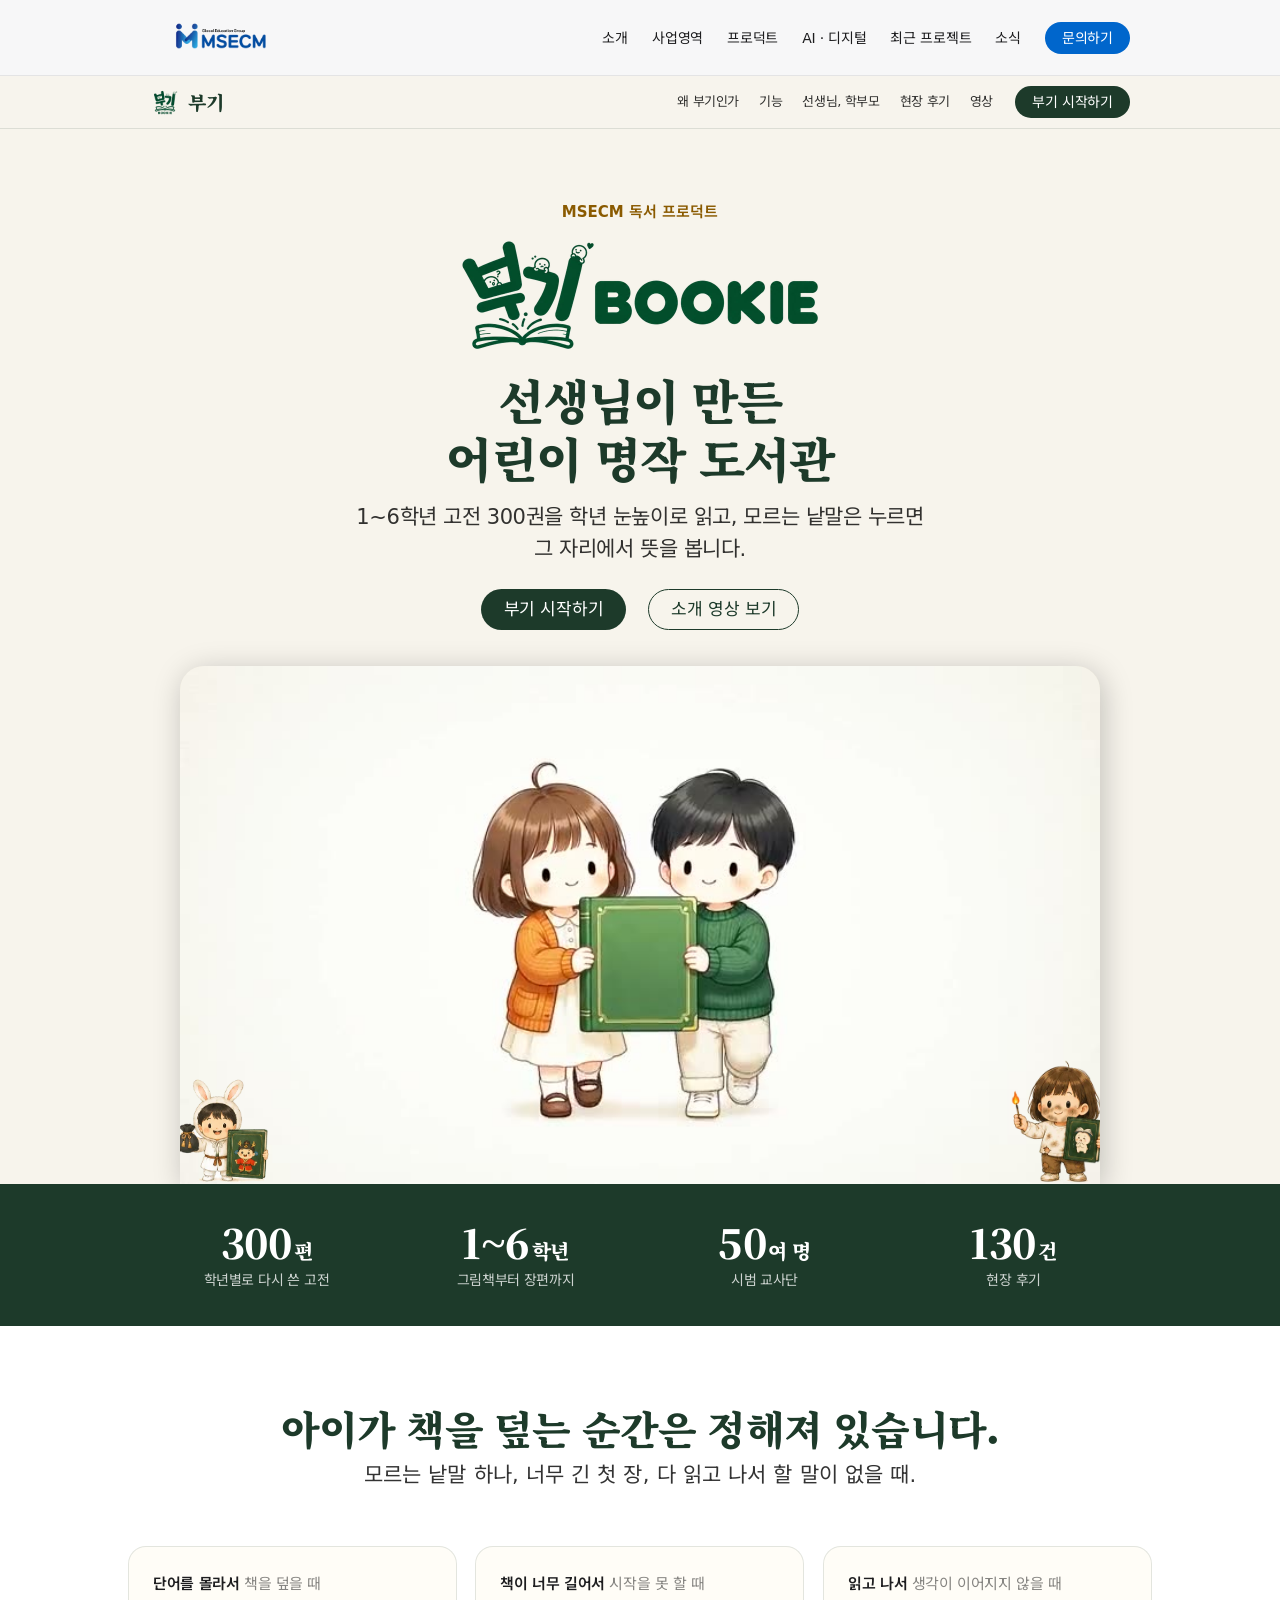
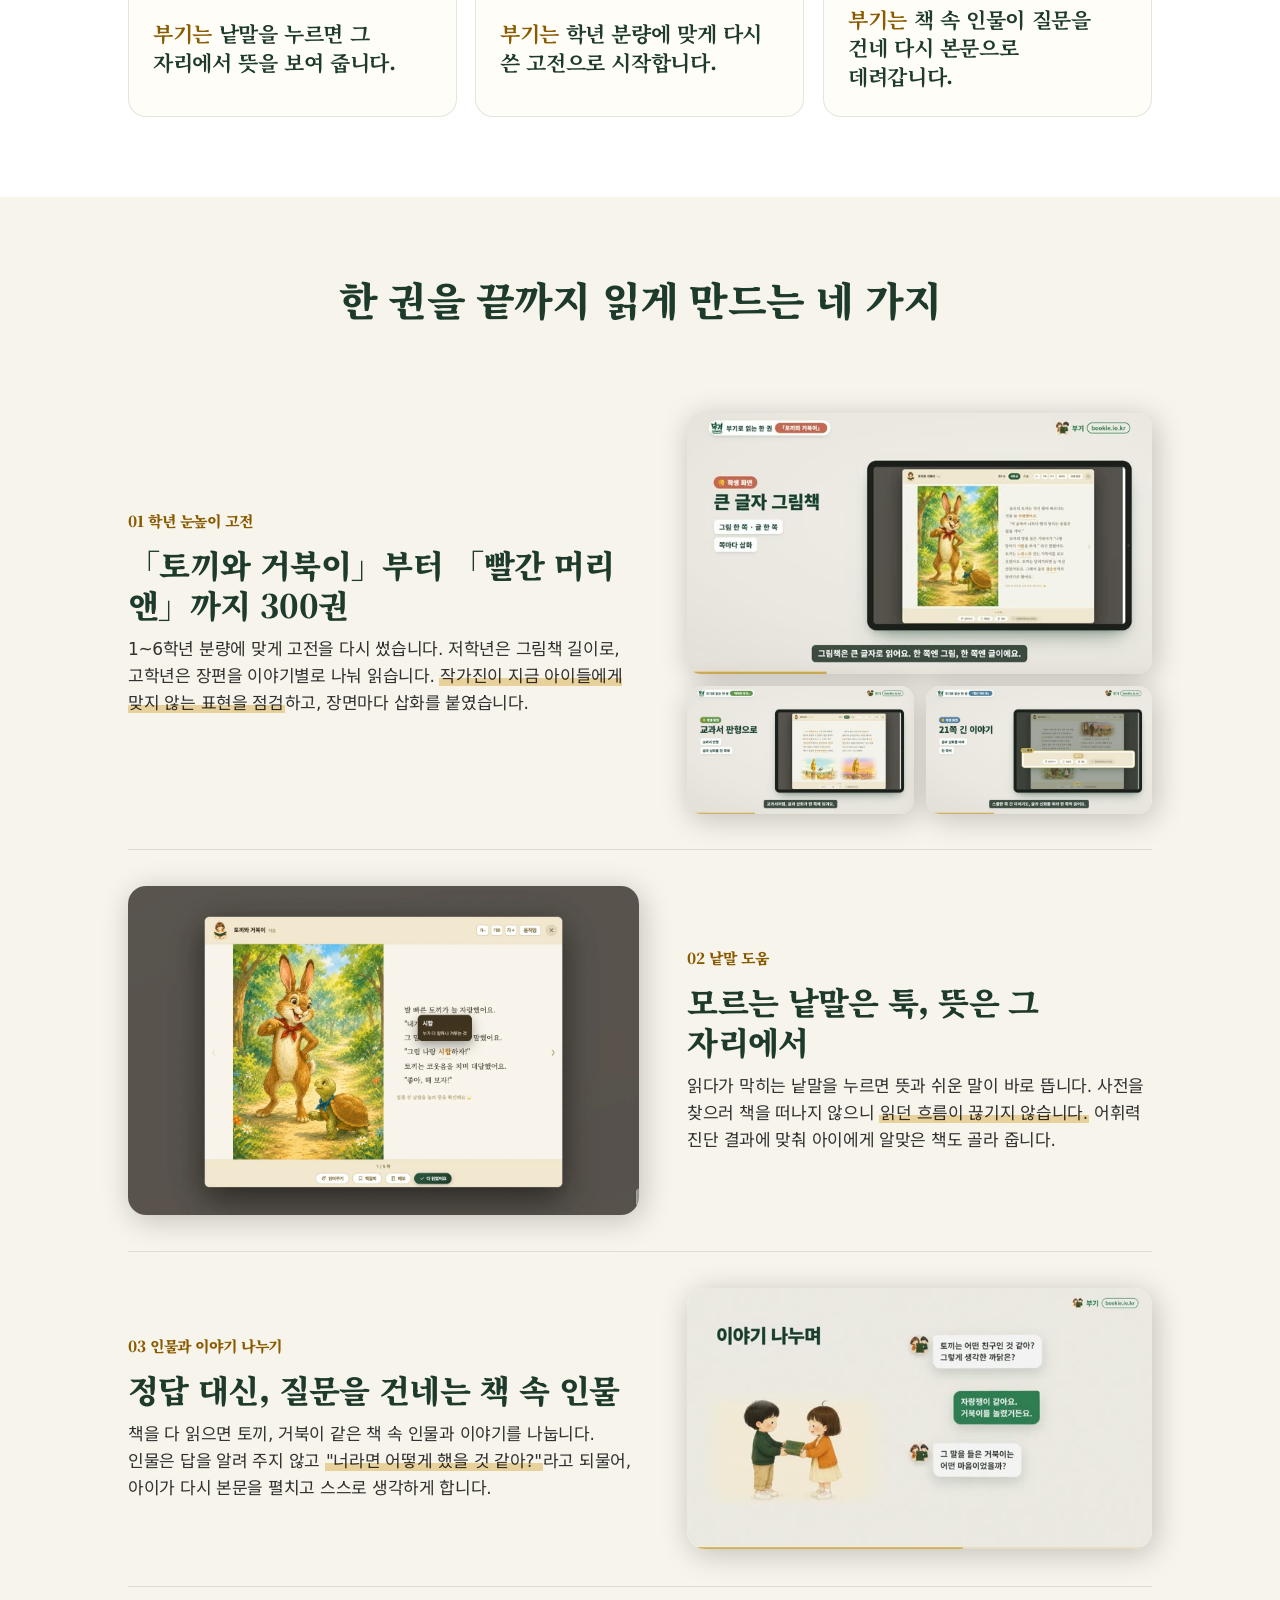
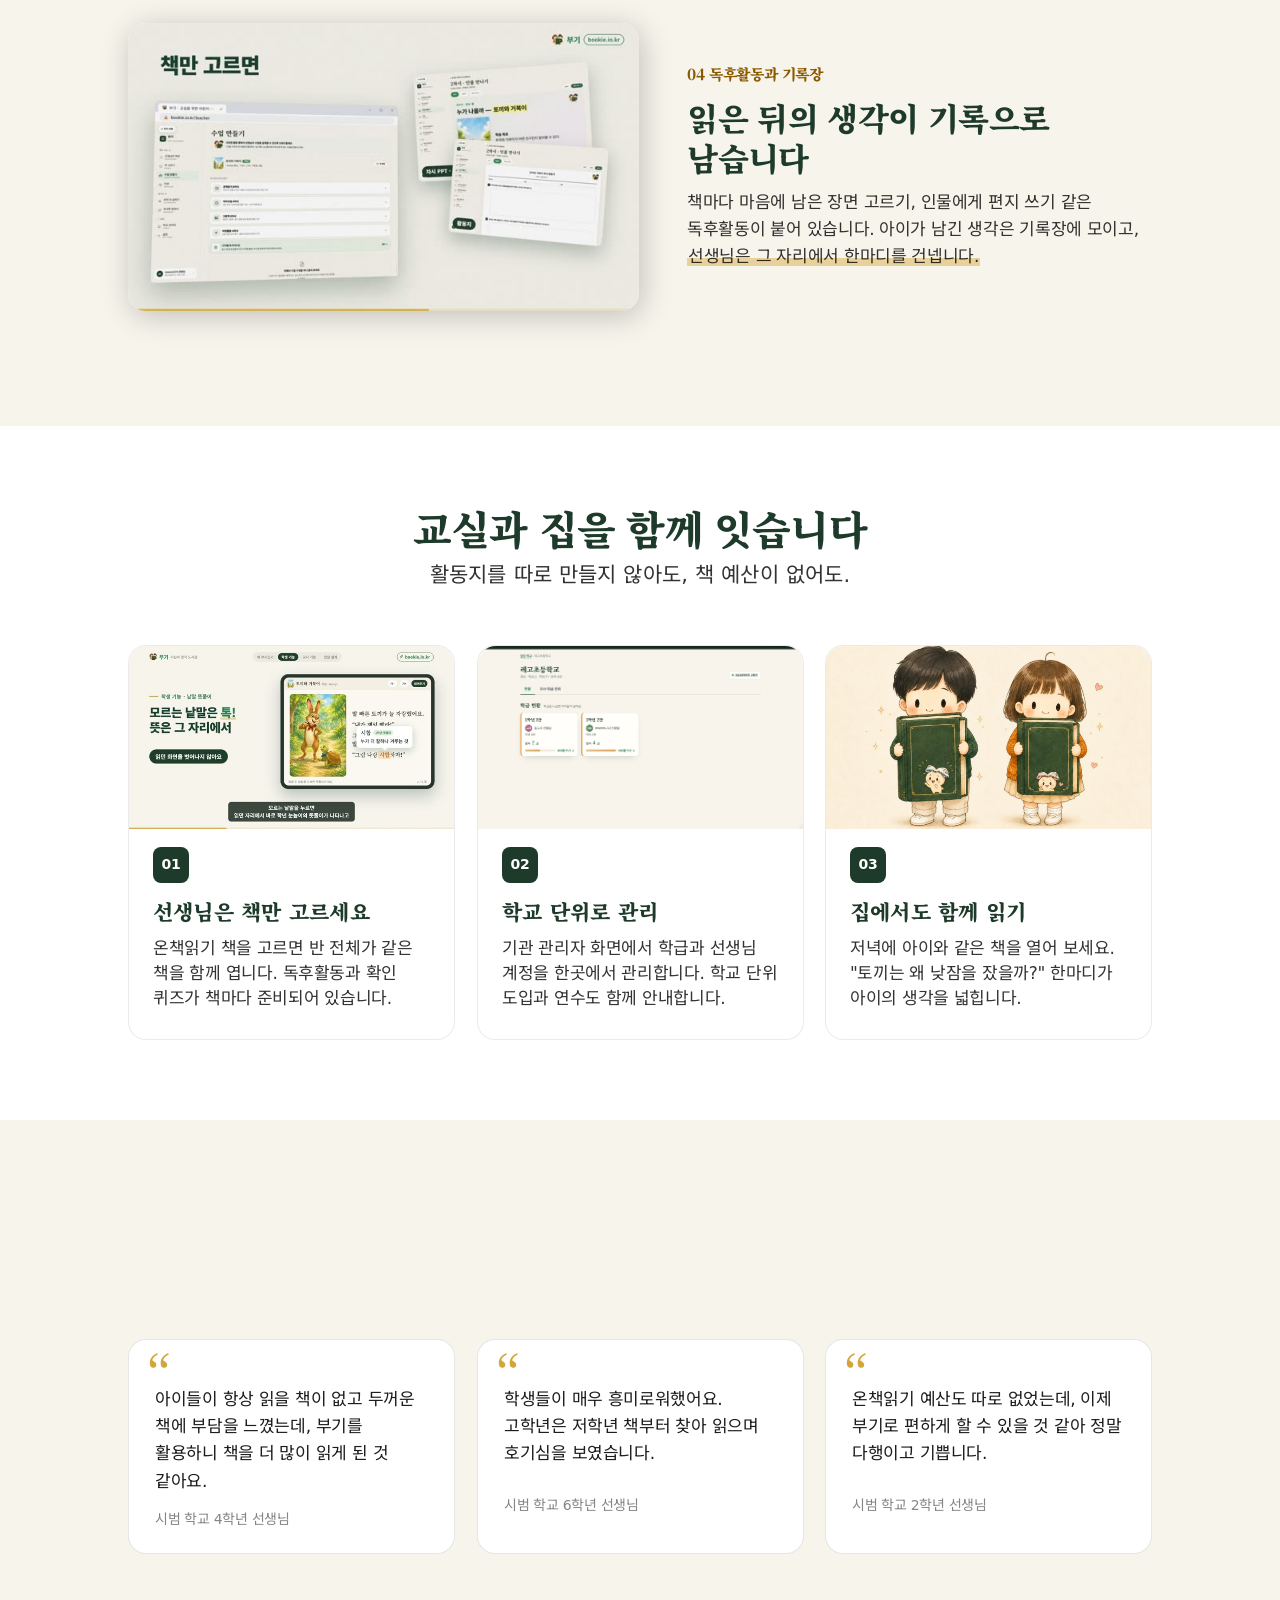
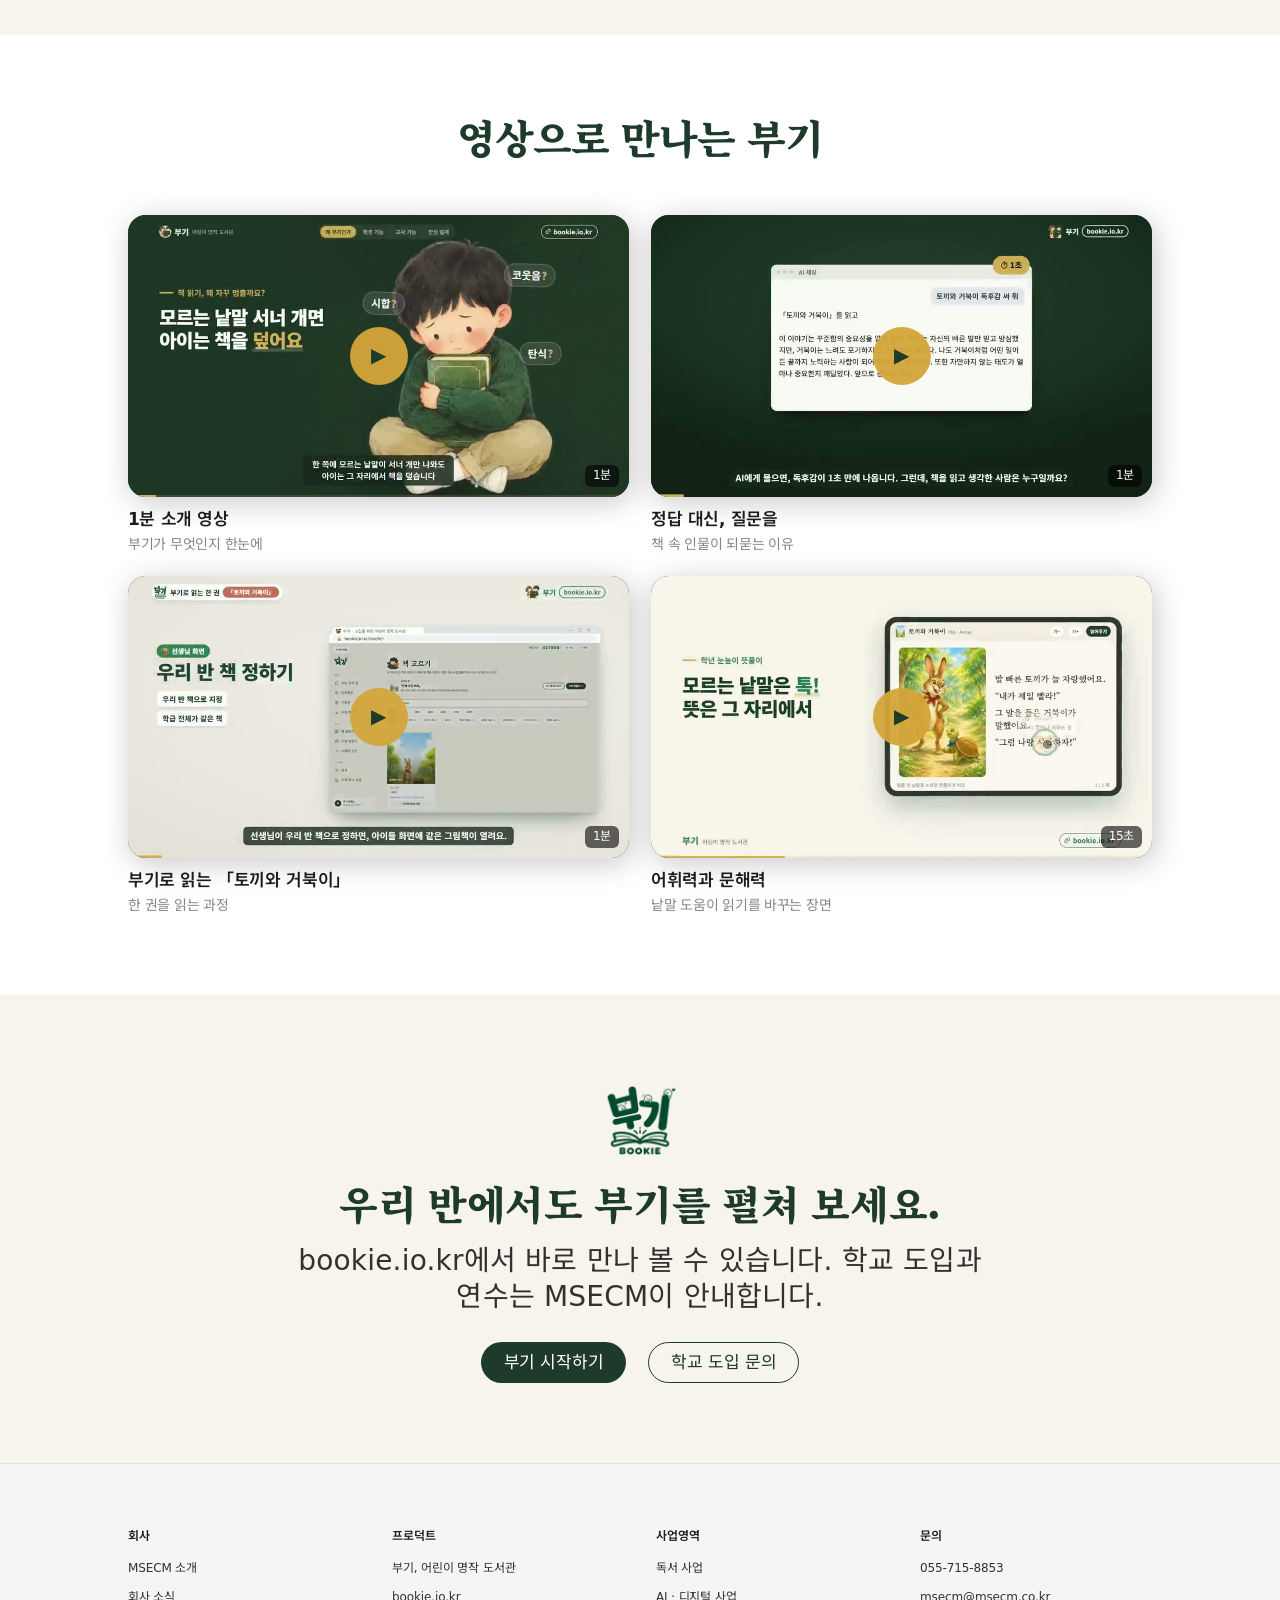
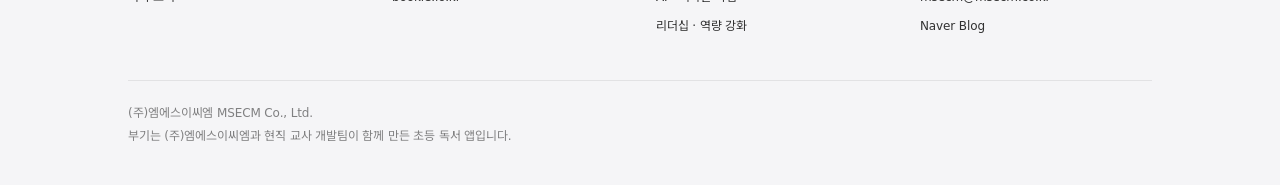
==== commit 0c3ca3cd: "부기 책 권수 표기를 300권으로 통일 Co-Authored-By: Claude Opus 5.5 <noreply@anthropic.com>" ====
--- a/bookie/index.html
+++ b/bookie/index.html
@@ -4,9 +4,9 @@
   <meta charset="UTF-8" />
   <meta name="viewport" content="width=device-width, initial-scale=1, viewport-fit=cover" />
   <title>부기, 어린이 명작 도서관 | MSECM</title>
-  <meta name="description" content="선생님이 만든 어린이 명작 도서관 부기. 1~6학년 고전 300편을 학년 눈높이로 읽고, 모르는 낱말은 누르면 그 자리에서 뜻을 봅니다." />
+  <meta name="description" content="선생님이 만든 어린이 명작 도서관 부기. 1~6학년 고전 300권을 학년 눈높이로 읽고, 모르는 낱말은 누르면 그 자리에서 뜻을 봅니다." />
   <meta property="og:title" content="부기, 어린이 명작 도서관" />
-  <meta property="og:description" content="선생님이 만든 초등 고전 독서 앱. 1~6학년 고전 300편." />
+  <meta property="og:description" content="선생님이 만든 초등 고전 독서 앱. 1~6학년 고전 300권." />
   <meta property="og:image" content="assets/hero-pair.webp" />
   <link rel="icon" href="assets/ci-s.webp" />
   <link rel="preconnect" href="https://fonts.googleapis.com" />
@@ -65,7 +65,7 @@
         <img class="bk-hero__mark" src="assets/wordmark.webp" alt="부기" width="720" height="224" />
         <h1>선생님이 만든<br />어린이 명작 도서관</h1>
         <p class="bk-hero__lede">
-          <span class="nowrap">1~6학년 고전 300편을</span> <span class="nowrap">학년 눈높이로 읽고,</span>
+          <span class="nowrap">1~6학년 고전 300권을</span> <span class="nowrap">학년 눈높이로 읽고,</span>
           <span class="nowrap">모르는 낱말은 누르면</span> <span class="nowrap">그 자리에서 뜻을 봅니다.</span>
         </p>
         <div class="tile__actions">
@@ -129,7 +129,7 @@
           </figure>
           <div class="bk-feature__body">
             <p class="bk-feature__num">01 학년 눈높이 고전</p>
-            <h3 class="bk-feature__title">「토끼와 거북이」부터 「빨간 머리 앤」까지 300편</h3>
+            <h3 class="bk-feature__title">「토끼와 거북이」부터 「빨간 머리 앤」까지 300권</h3>
             <p class="bk-feature__text">1~6학년 분량에 맞게 고전을 다시 썼습니다. 저학년은 그림책 길이로, 고학년은 장편을 이야기별로 나눠 읽습니다. <mark>작가진이 지금 아이들에게 맞지 않는 표현을 점검</mark>하고, 장면마다 삽화를 붙였습니다.</p>
           </div>
         </article>
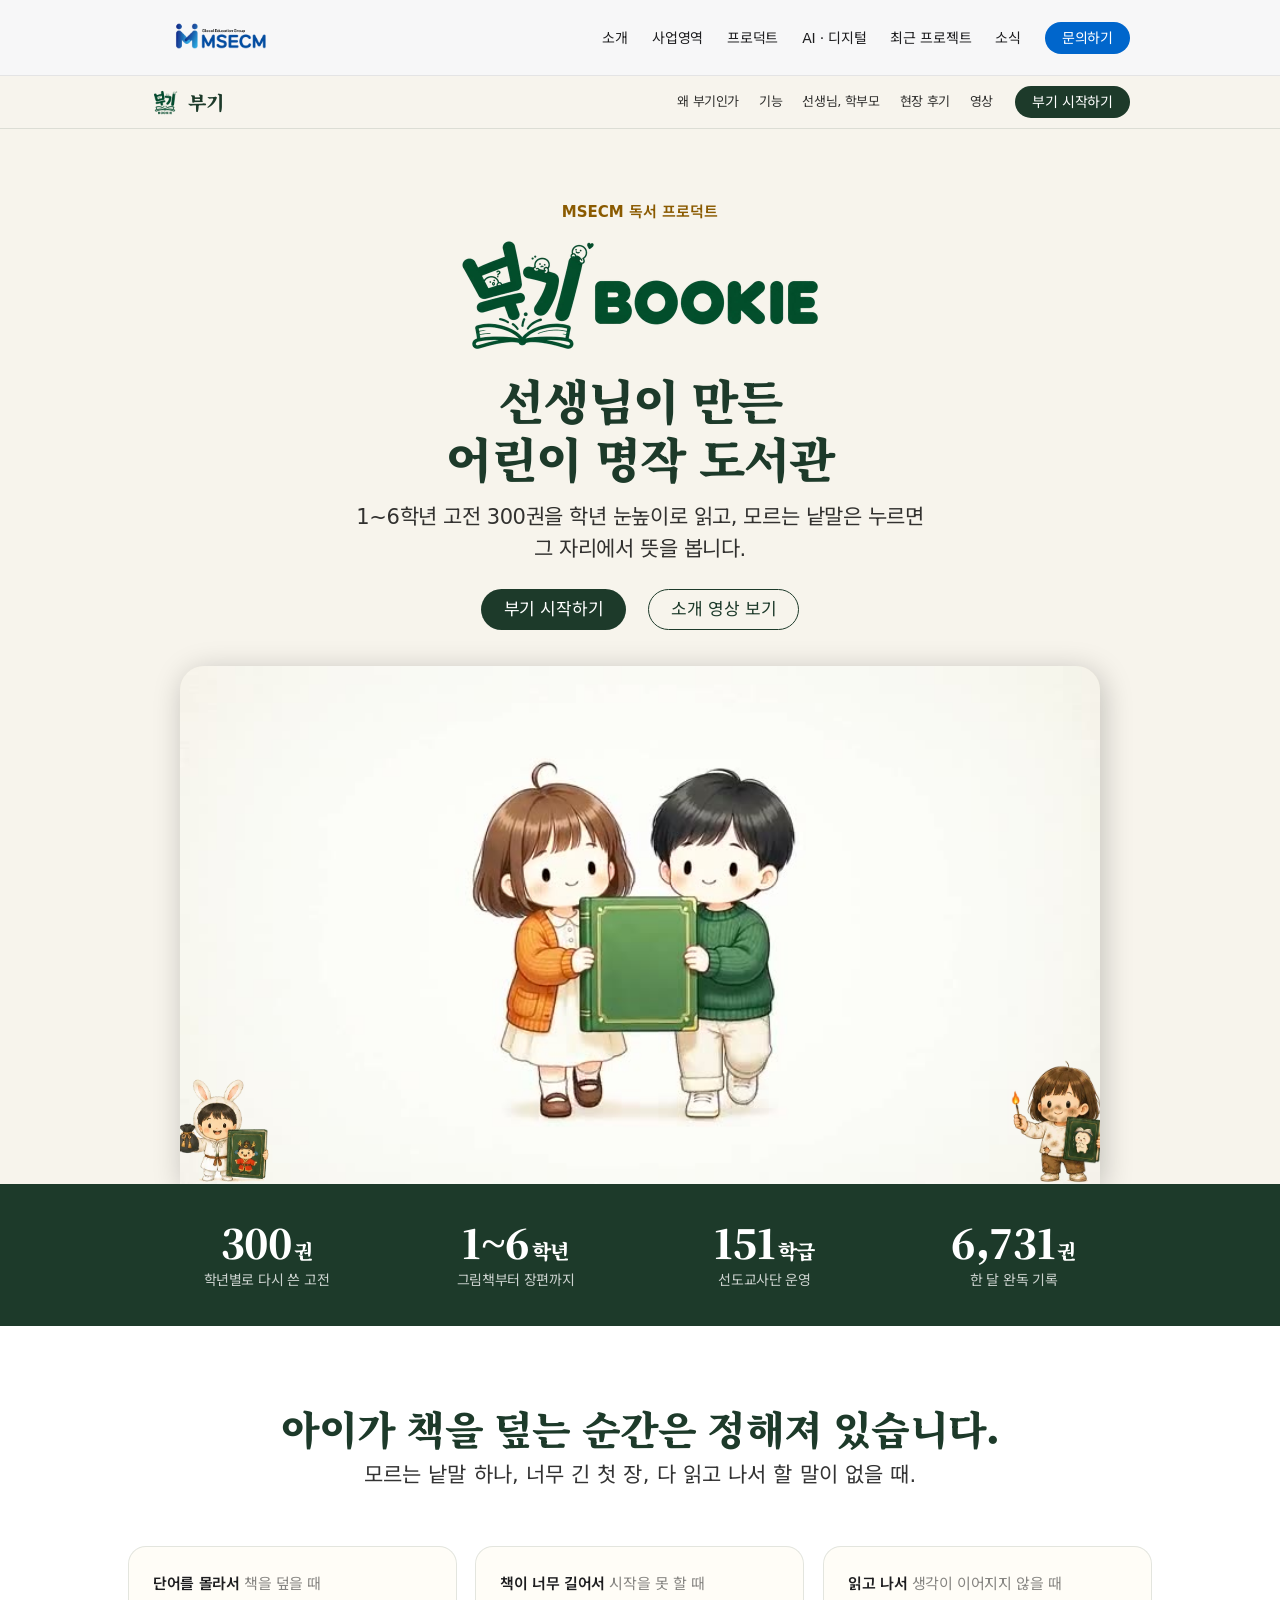
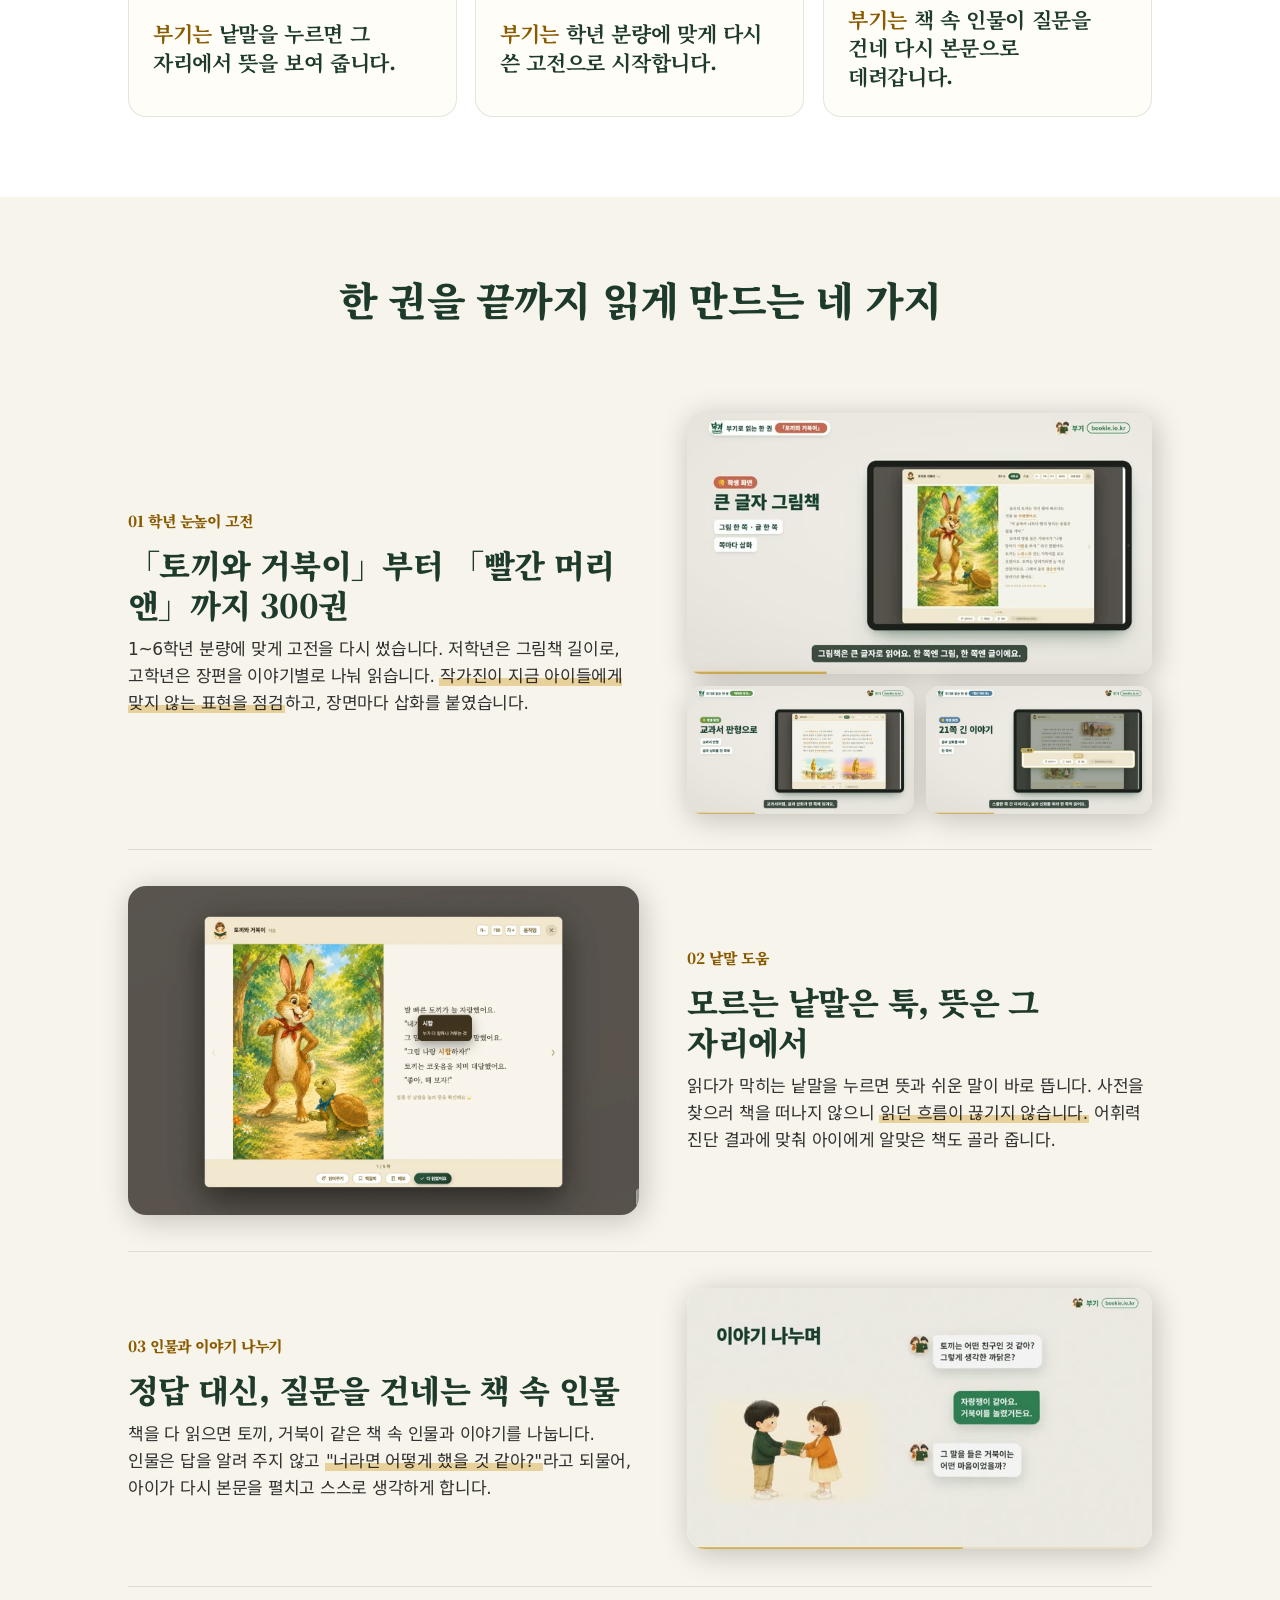
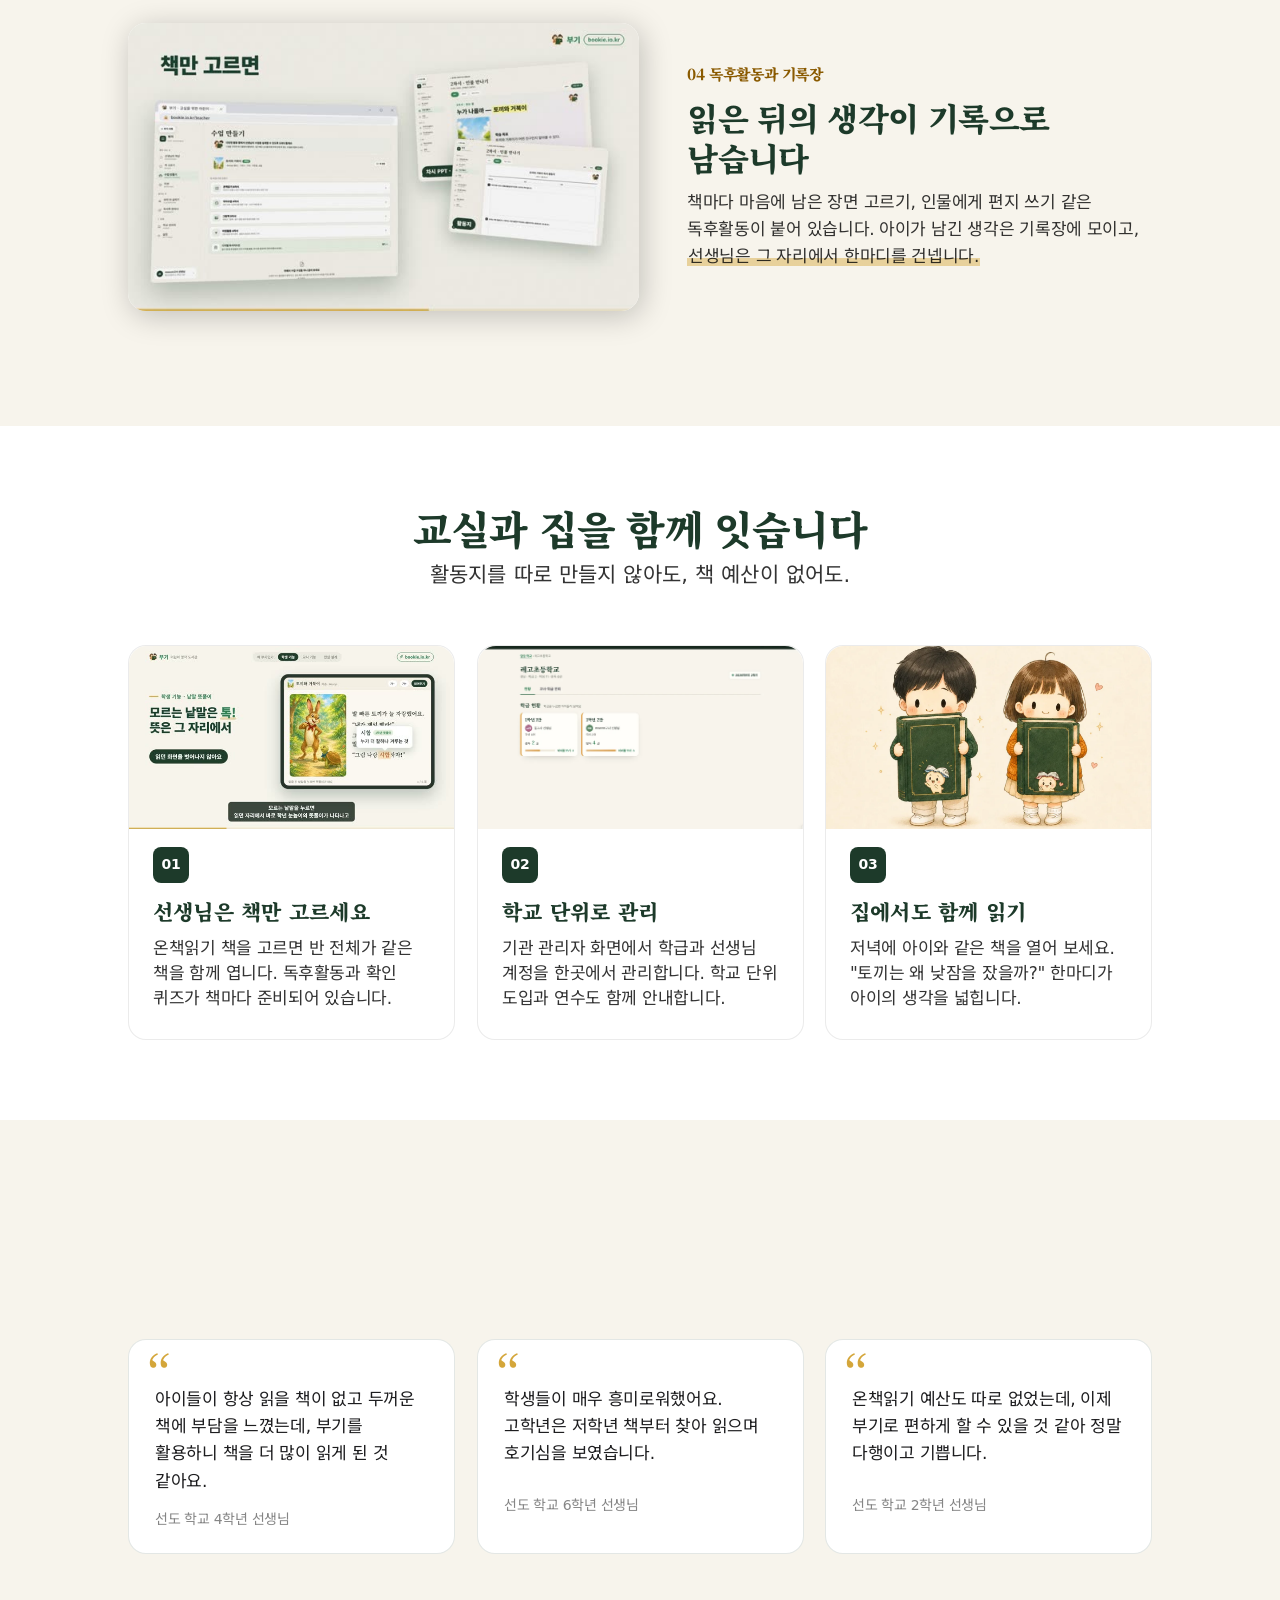
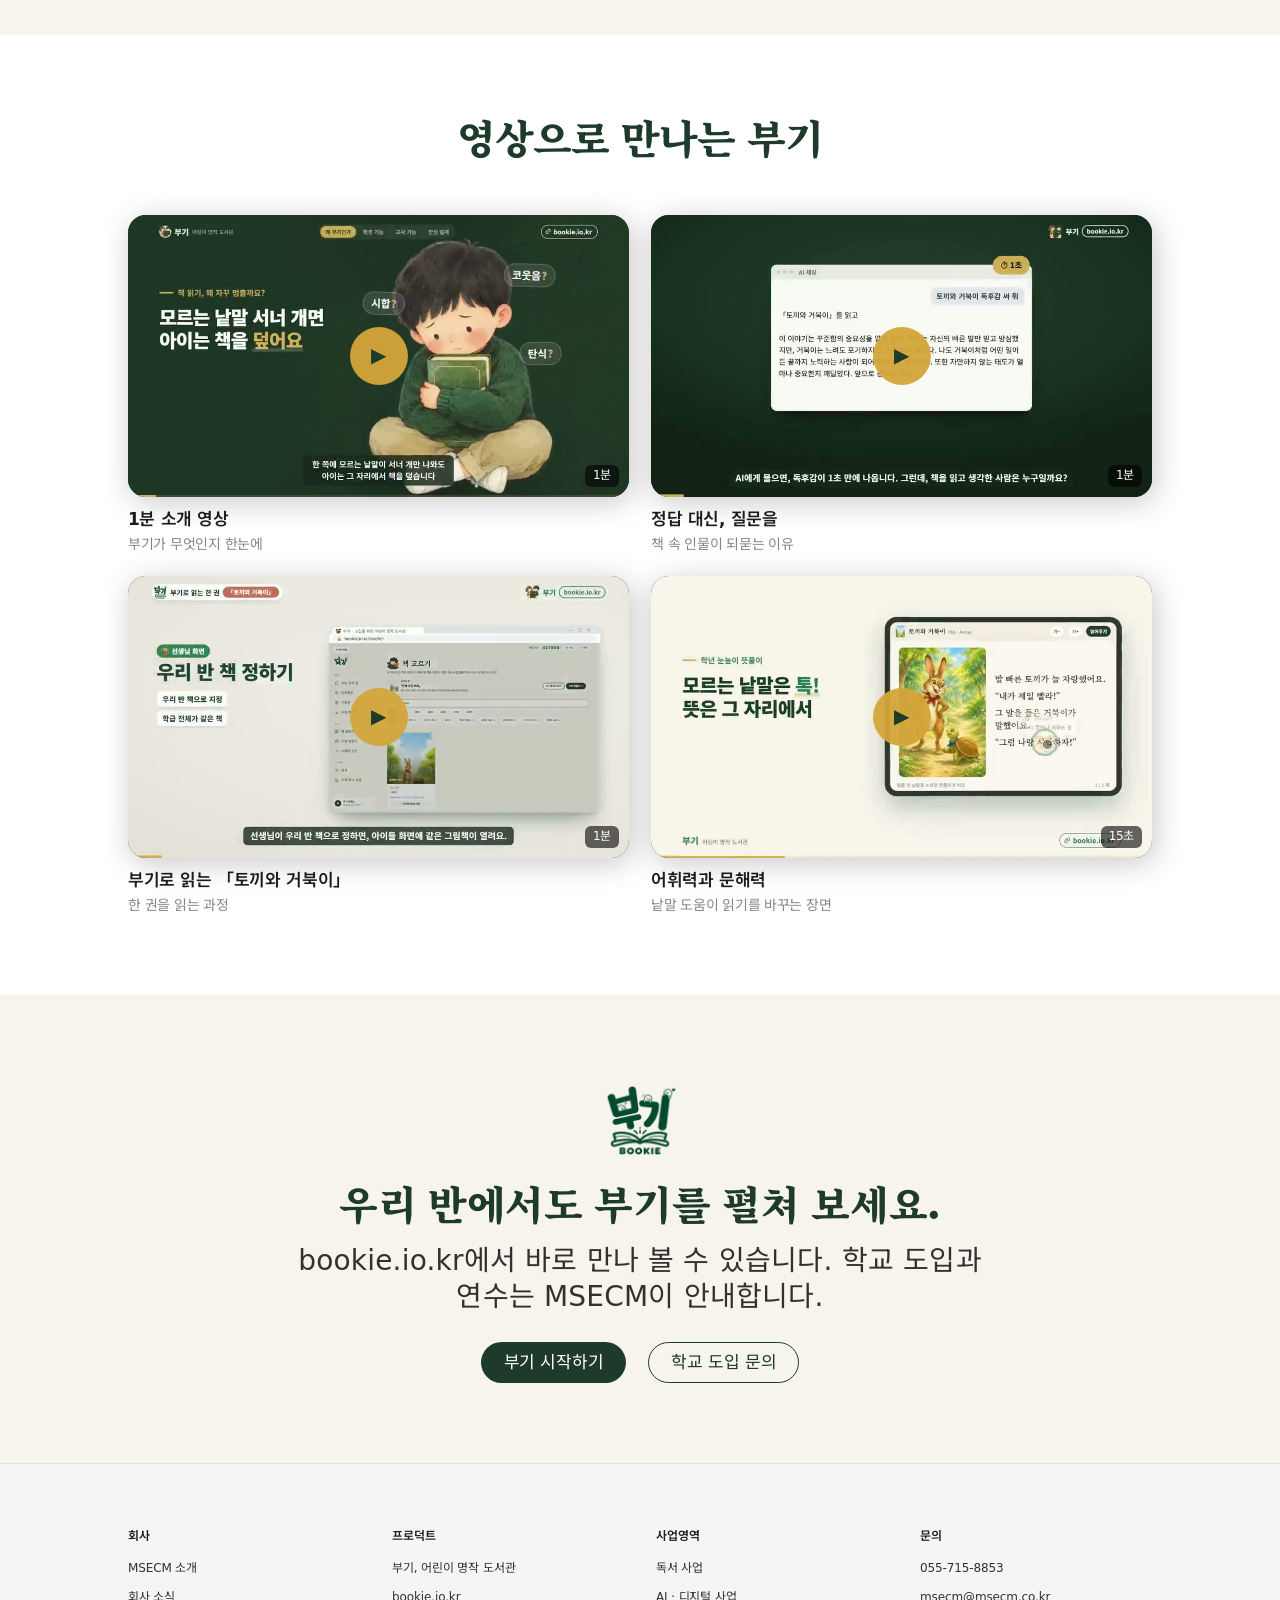
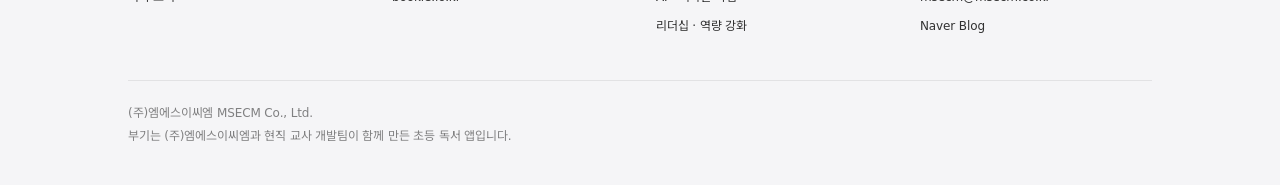
==== commit d079b1dc: "부기 페이지 선도교사단 용어와 숫자 반영 시범 교사단, 시범 학교를 선도교사단, 선도 학교로 바꾸고 숫자 칸을 정성제안서 v17 기준(300권, 151학급 선도교사단 운영, 한 달" ====
--- a/bookie/index.html
+++ b/bookie/index.html
@@ -83,10 +83,10 @@
     <!-- ────────────  숫자  ──────────── -->
     <section class="bk-stats" aria-label="부기 숫자">
       <dl>
-        <div data-reveal><dt><span data-count-to="300">0</span><small>편</small></dt><dd>학년별로 다시 쓴 고전</dd></div>
+        <div data-reveal><dt><span data-count-to="300">0</span><small>권</small></dt><dd>학년별로 다시 쓴 고전</dd></div>
         <div data-reveal><dt>1~6<small>학년</small></dt><dd>그림책부터 장편까지</dd></div>
-        <div data-reveal><dt><span data-count-to="50">0</span><small>여 명</small></dt><dd>시범 교사단</dd></div>
-        <div data-reveal><dt><span data-count-to="130">0</span><small>건</small></dt><dd>현장 후기</dd></div>
+        <div data-reveal><dt><span data-count-to="151">0</span><small>학급</small></dt><dd>선도교사단 운영</dd></div>
+        <div data-reveal><dt><span data-count-to="6731" data-count-comma>0</span><small>권</small></dt><dd>한 달 완독 기록</dd></div>
       </dl>
     </section>
 
@@ -198,20 +198,20 @@
       <div class="container">
         <header class="section-head" data-reveal data-reveal-stagger>
           <h2 class="section-head__title bk-section-title">교실에서 먼저 써 본 선생님들</h2>
-          <p class="section-head__lede">시범 교사단 50여 명이 남긴 현장 후기 130건 가운데.</p>
+          <p class="section-head__lede">선도교사단 선생님들이 남긴 사용 후기 가운데.</p>
         </header>
         <div class="grid grid--3">
           <blockquote class="bk-voice" data-reveal>
             <p>아이들이 항상 읽을 책이 없고 두꺼운 책에 부담을 느꼈는데, 부기를 활용하니 책을 더 많이 읽게 된 것 같아요.</p>
-            <footer>시범 학교 4학년 선생님</footer>
+            <footer>선도 학교 4학년 선생님</footer>
           </blockquote>
           <blockquote class="bk-voice" data-reveal>
             <p>학생들이 매우 흥미로워했어요. 고학년은 저학년 책부터 찾아 읽으며 호기심을 보였습니다.</p>
-            <footer>시범 학교 6학년 선생님</footer>
+            <footer>선도 학교 6학년 선생님</footer>
           </blockquote>
           <blockquote class="bk-voice" data-reveal>
             <p>온책읽기 예산도 따로 없었는데, 이제 부기로 편하게 할 수 있을 것 같아 정말 다행이고 기쁩니다.</p>
-            <footer>시범 학교 2학년 선생님</footer>
+            <footer>선도 학교 2학년 선생님</footer>
           </blockquote>
         </div>
       </div>
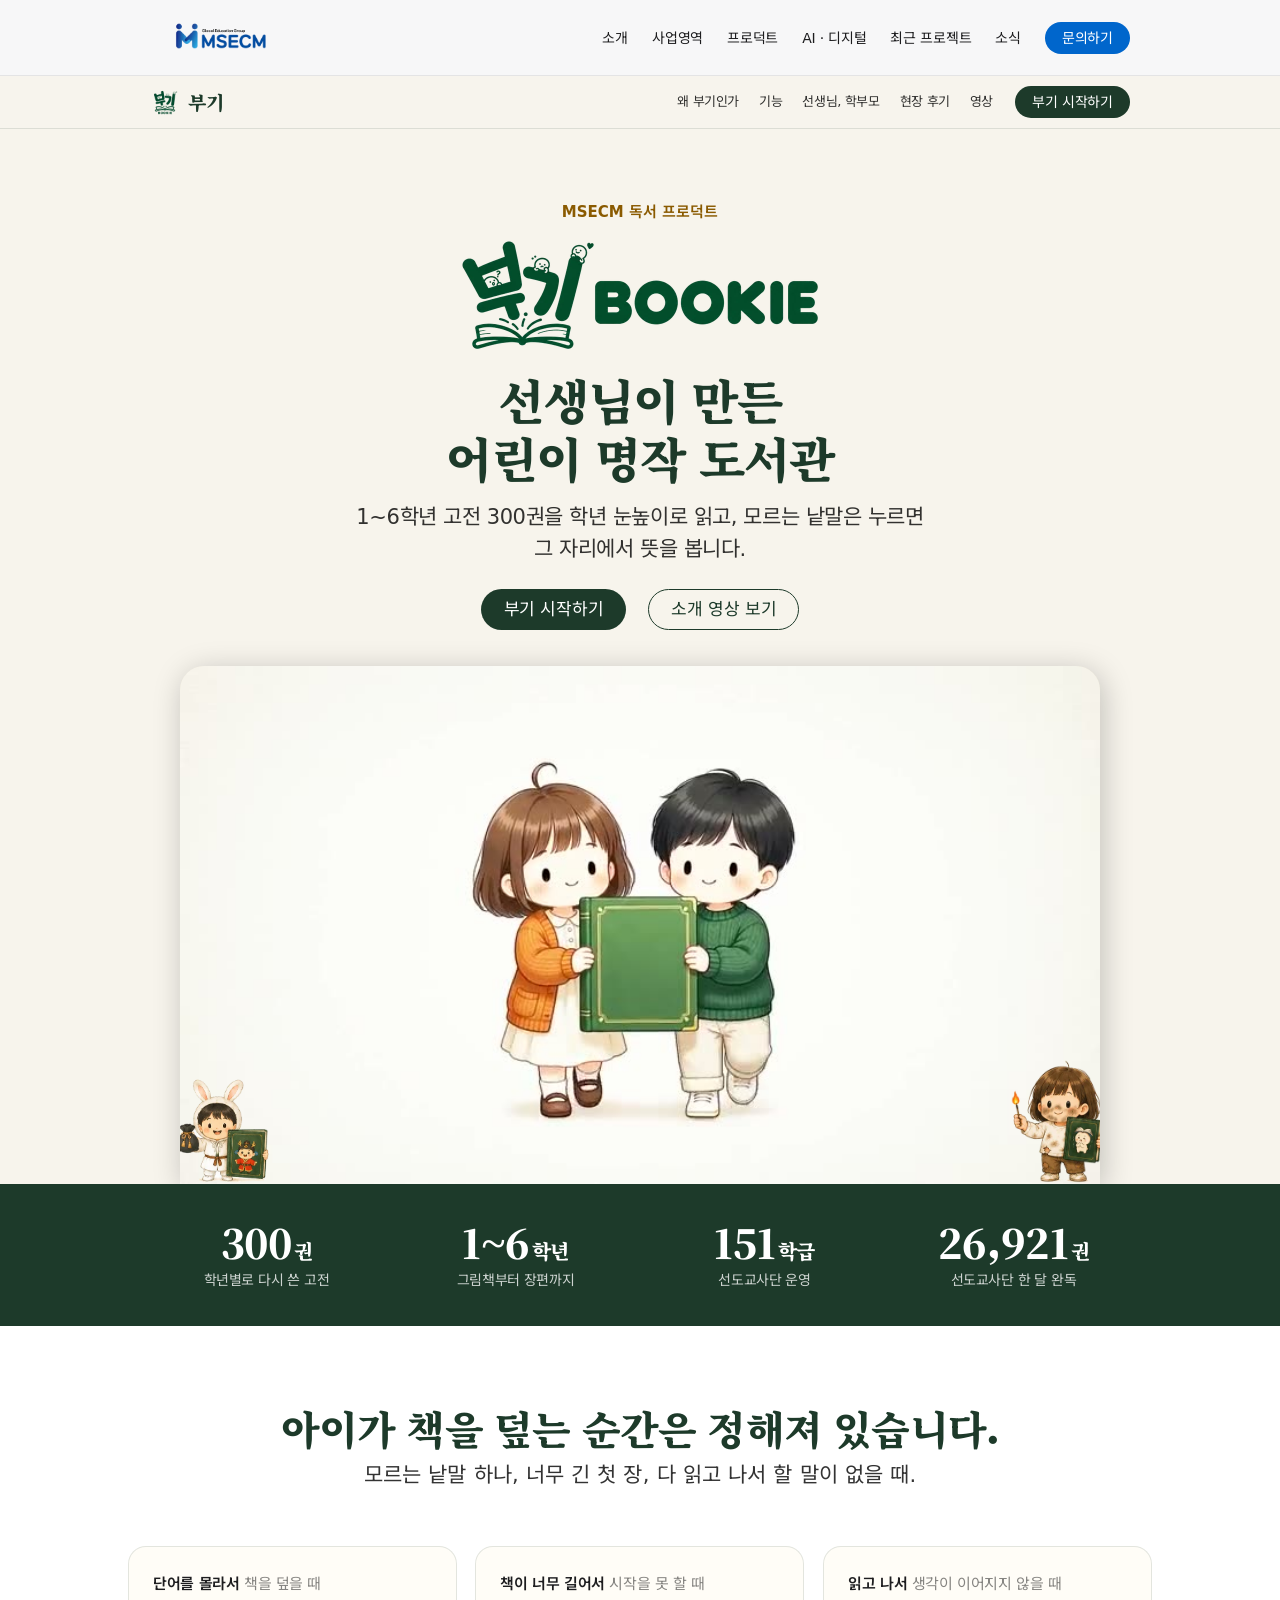
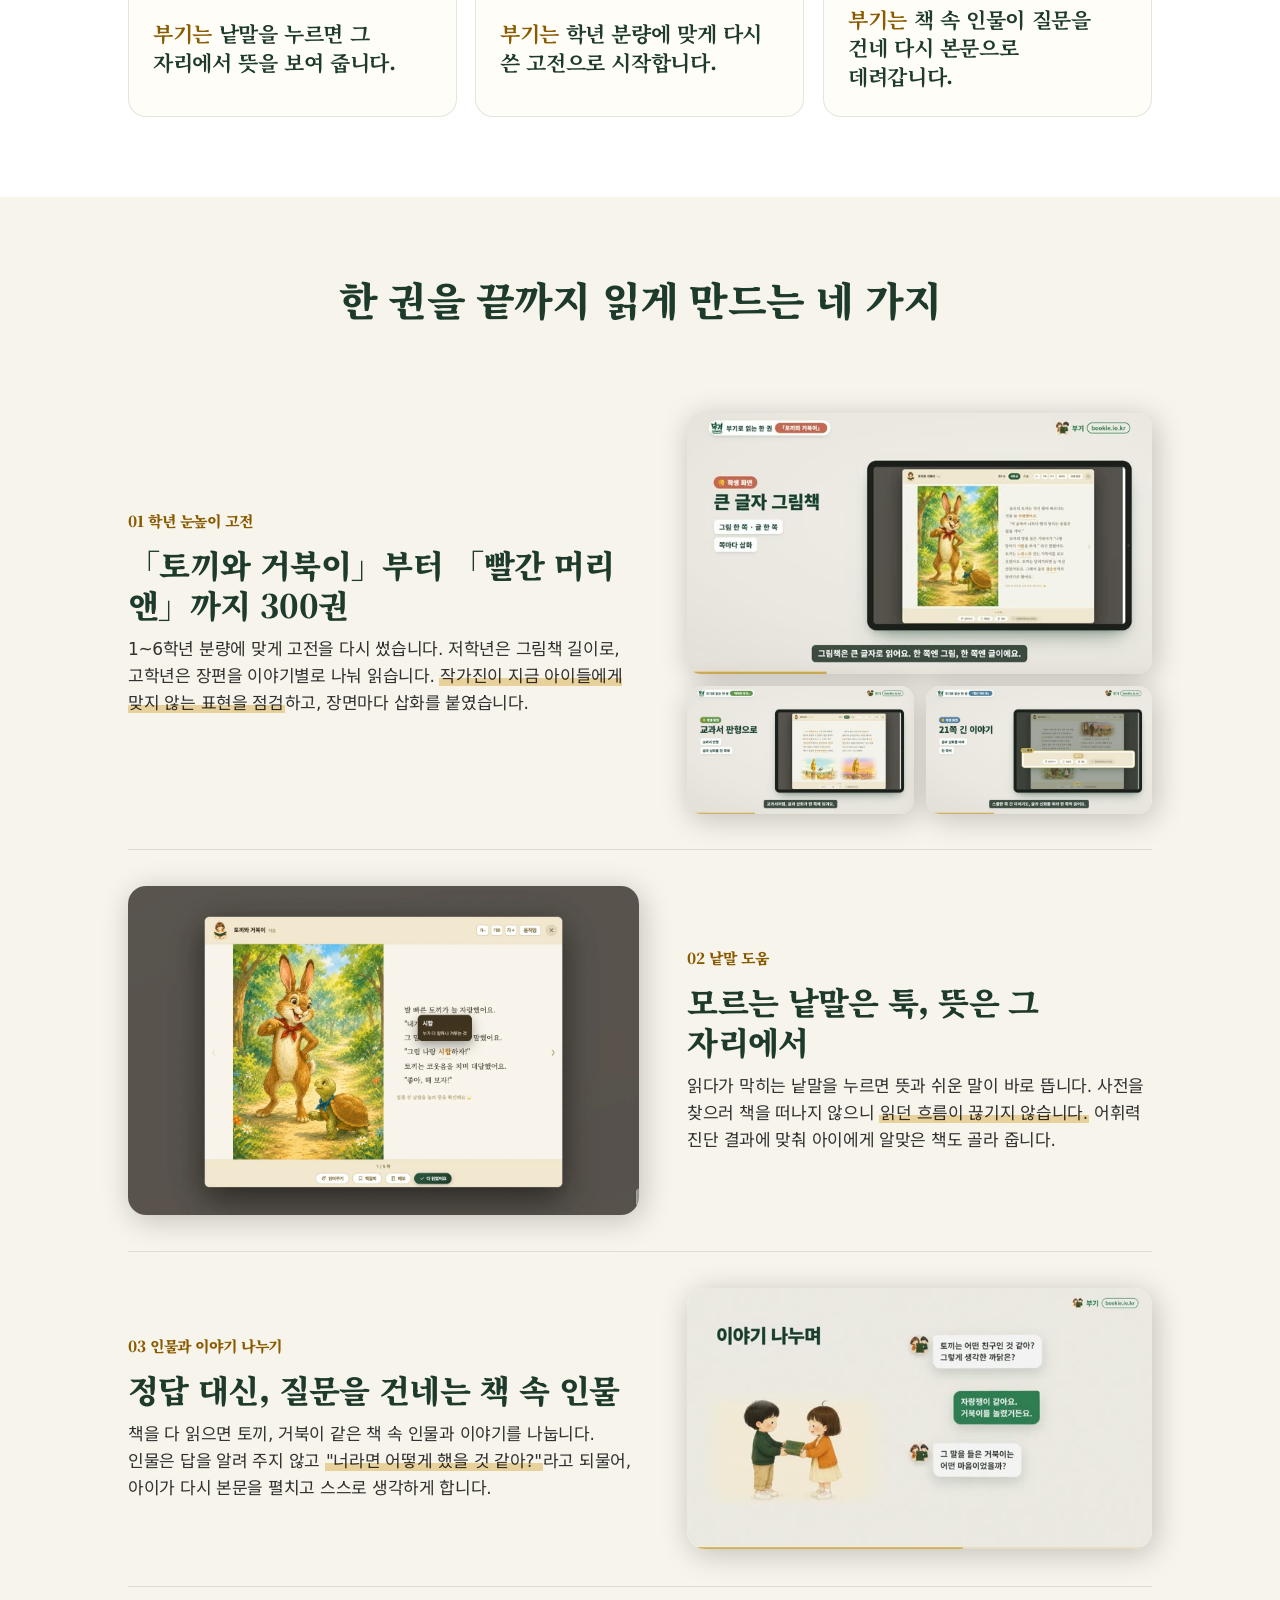
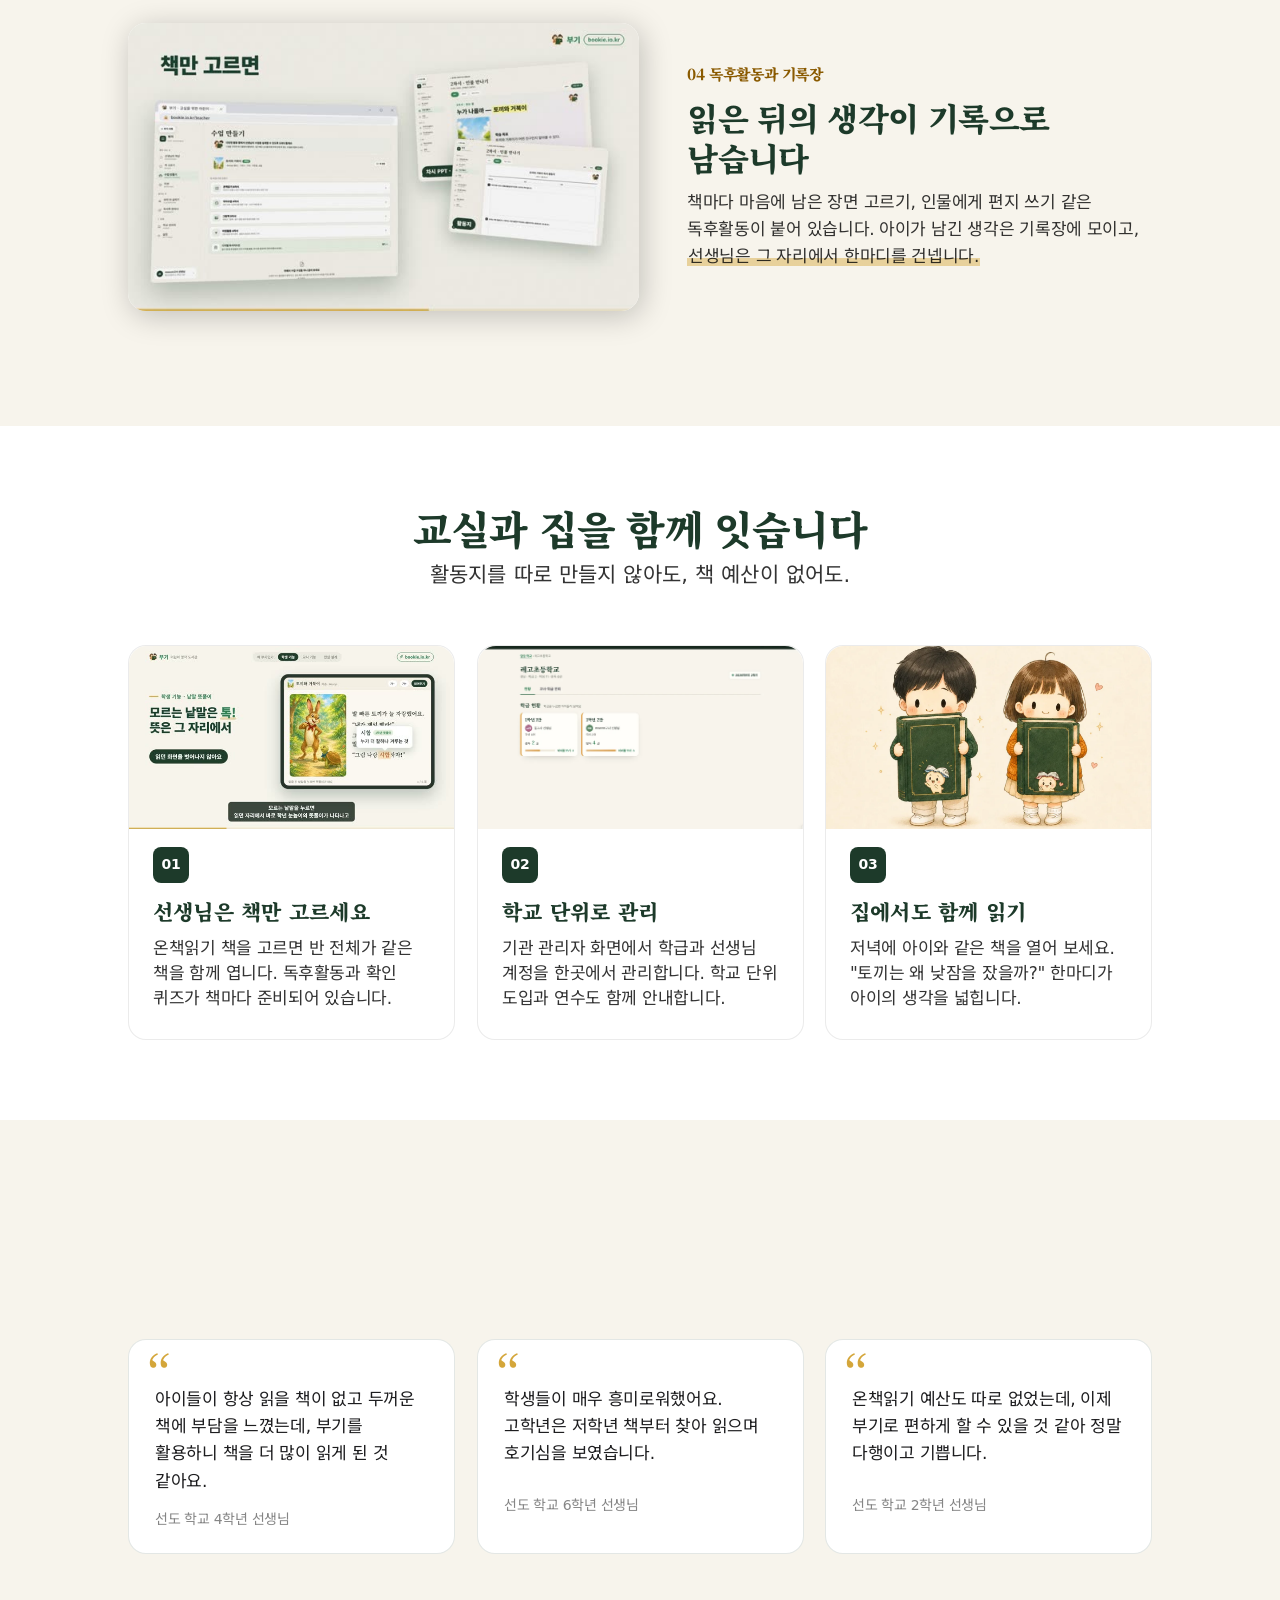
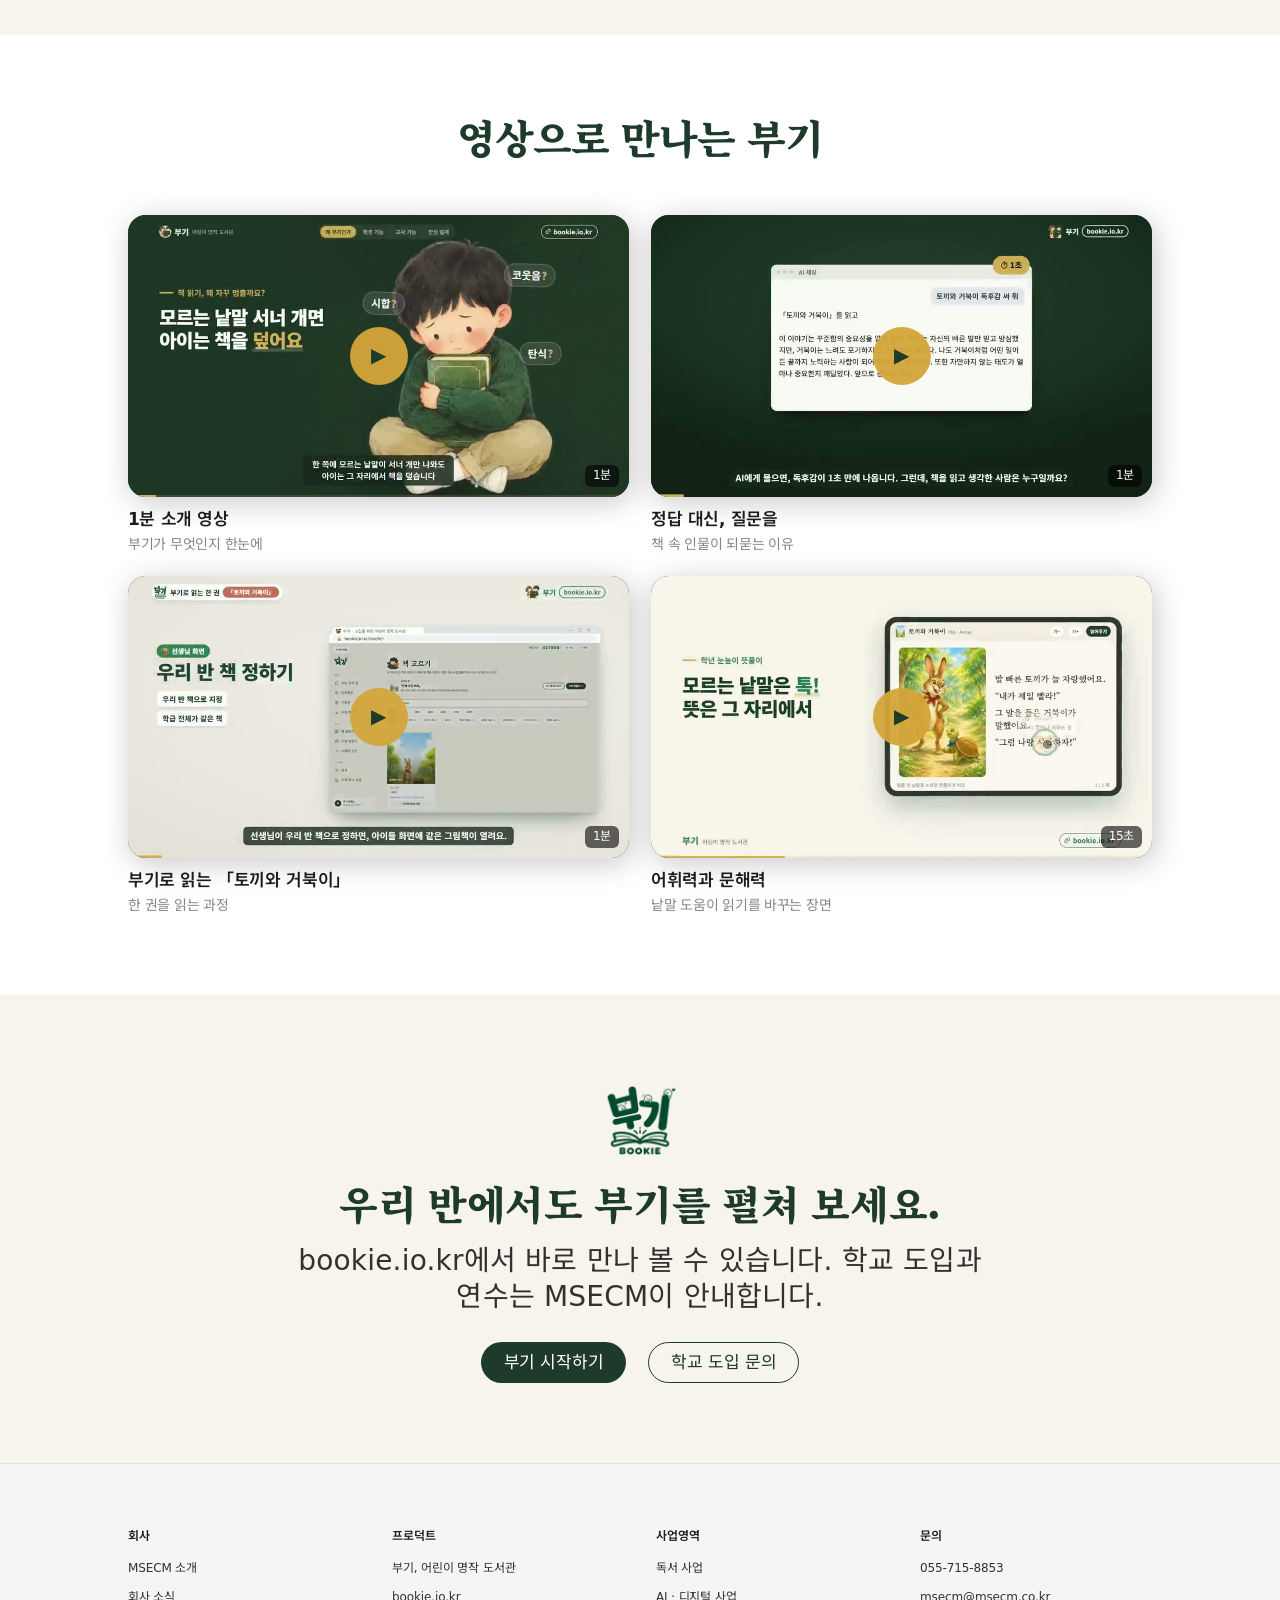
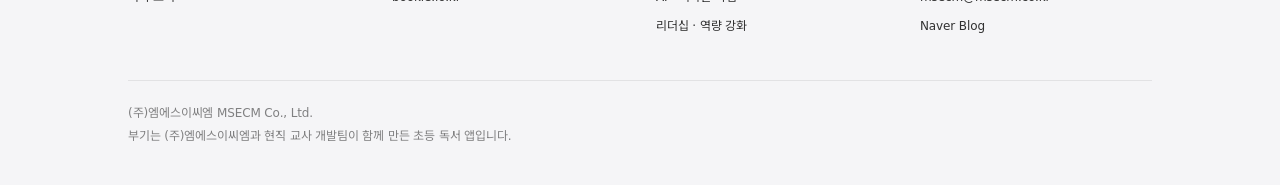
==== commit 2e97163c: "부기 페이지 완독 숫자를 선도교사단 72학급 온오프라인 종합(2만 6,924권)으로 Co-Authored-By: Claude Opus 5.5 <noreply@anthropic.co" ====
--- a/bookie/index.html
+++ b/bookie/index.html
@@ -86,7 +86,7 @@
         <div data-reveal><dt><span data-count-to="300">0</span><small>권</small></dt><dd>학년별로 다시 쓴 고전</dd></div>
         <div data-reveal><dt>1~6<small>학년</small></dt><dd>그림책부터 장편까지</dd></div>
         <div data-reveal><dt><span data-count-to="151">0</span><small>학급</small></dt><dd>선도교사단 운영</dd></div>
-        <div data-reveal><dt><span data-count-to="6731" data-count-comma>0</span><small>권</small></dt><dd>한 달 완독 기록</dd></div>
+        <div data-reveal><dt><span data-count-to="26924" data-count-comma>0</span><small>권</small></dt><dd>선도교사단 한 달 완독</dd></div>
       </dl>
     </section>
 
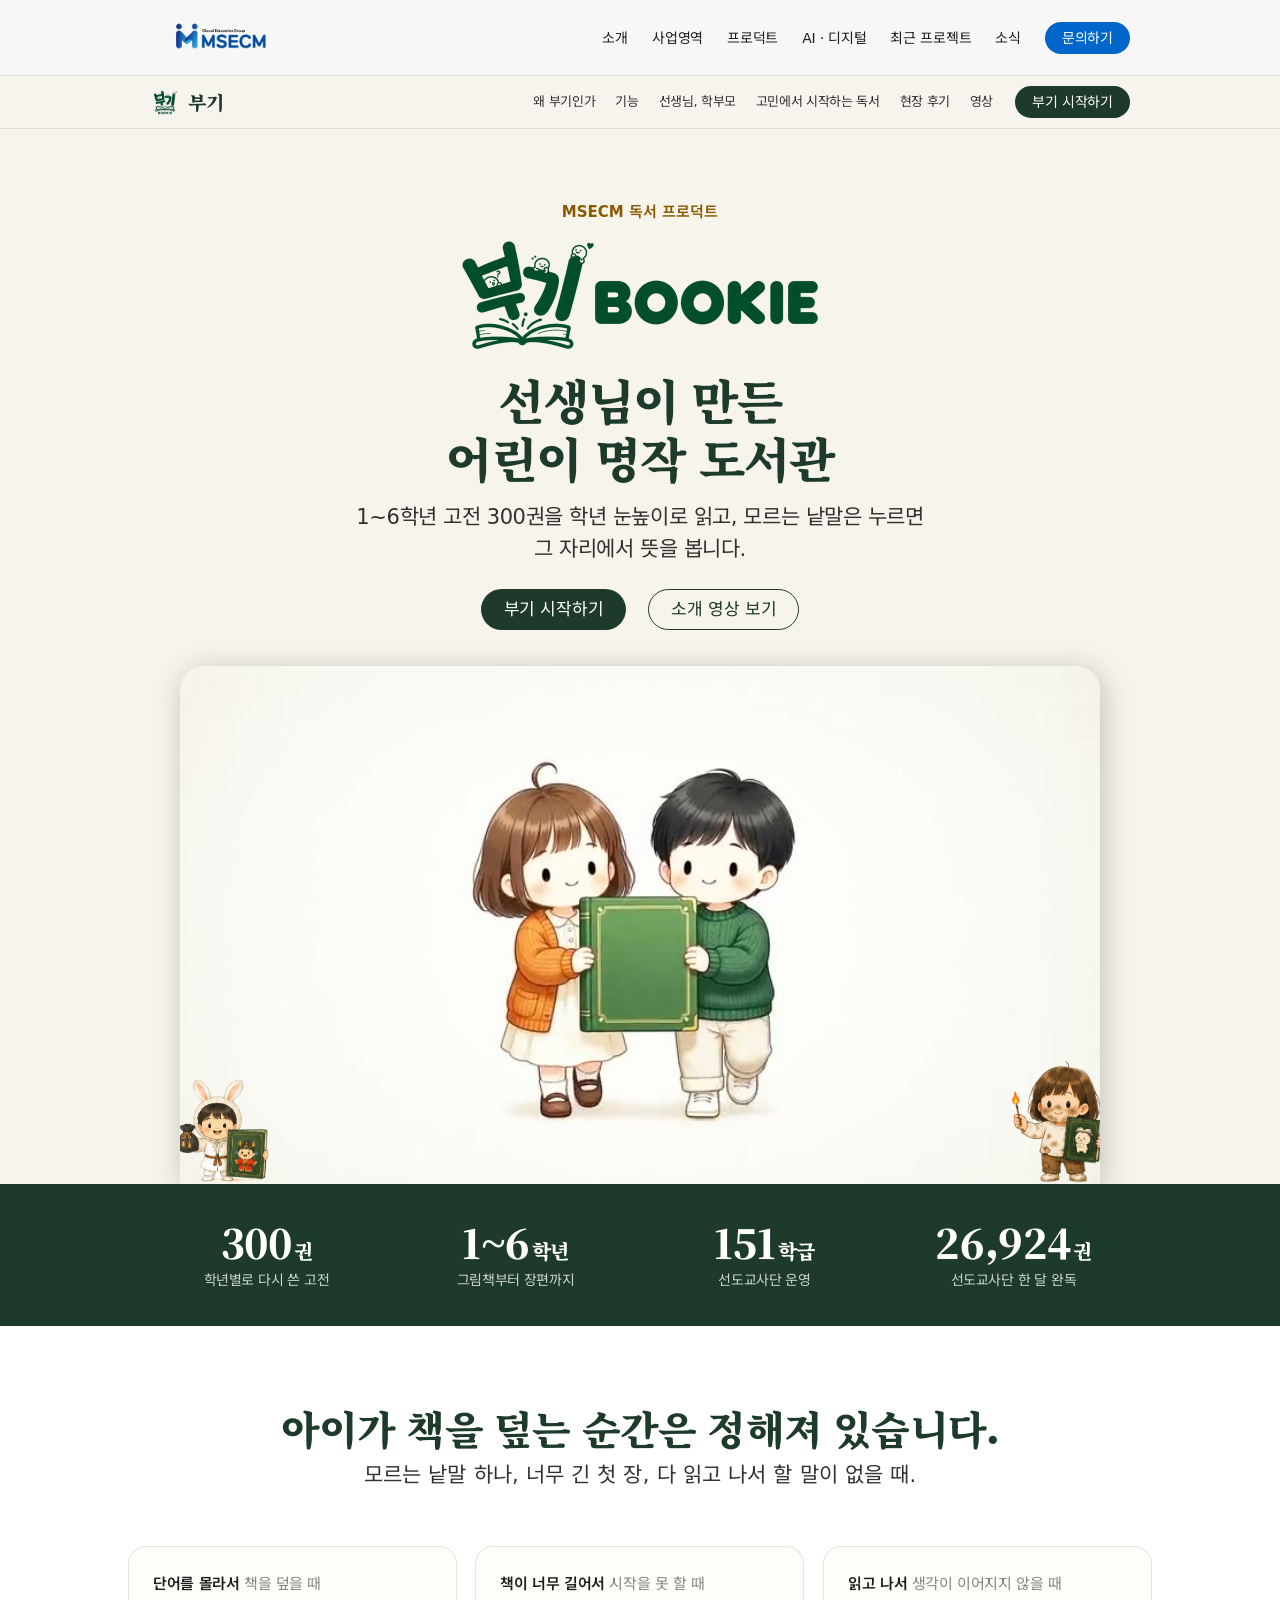
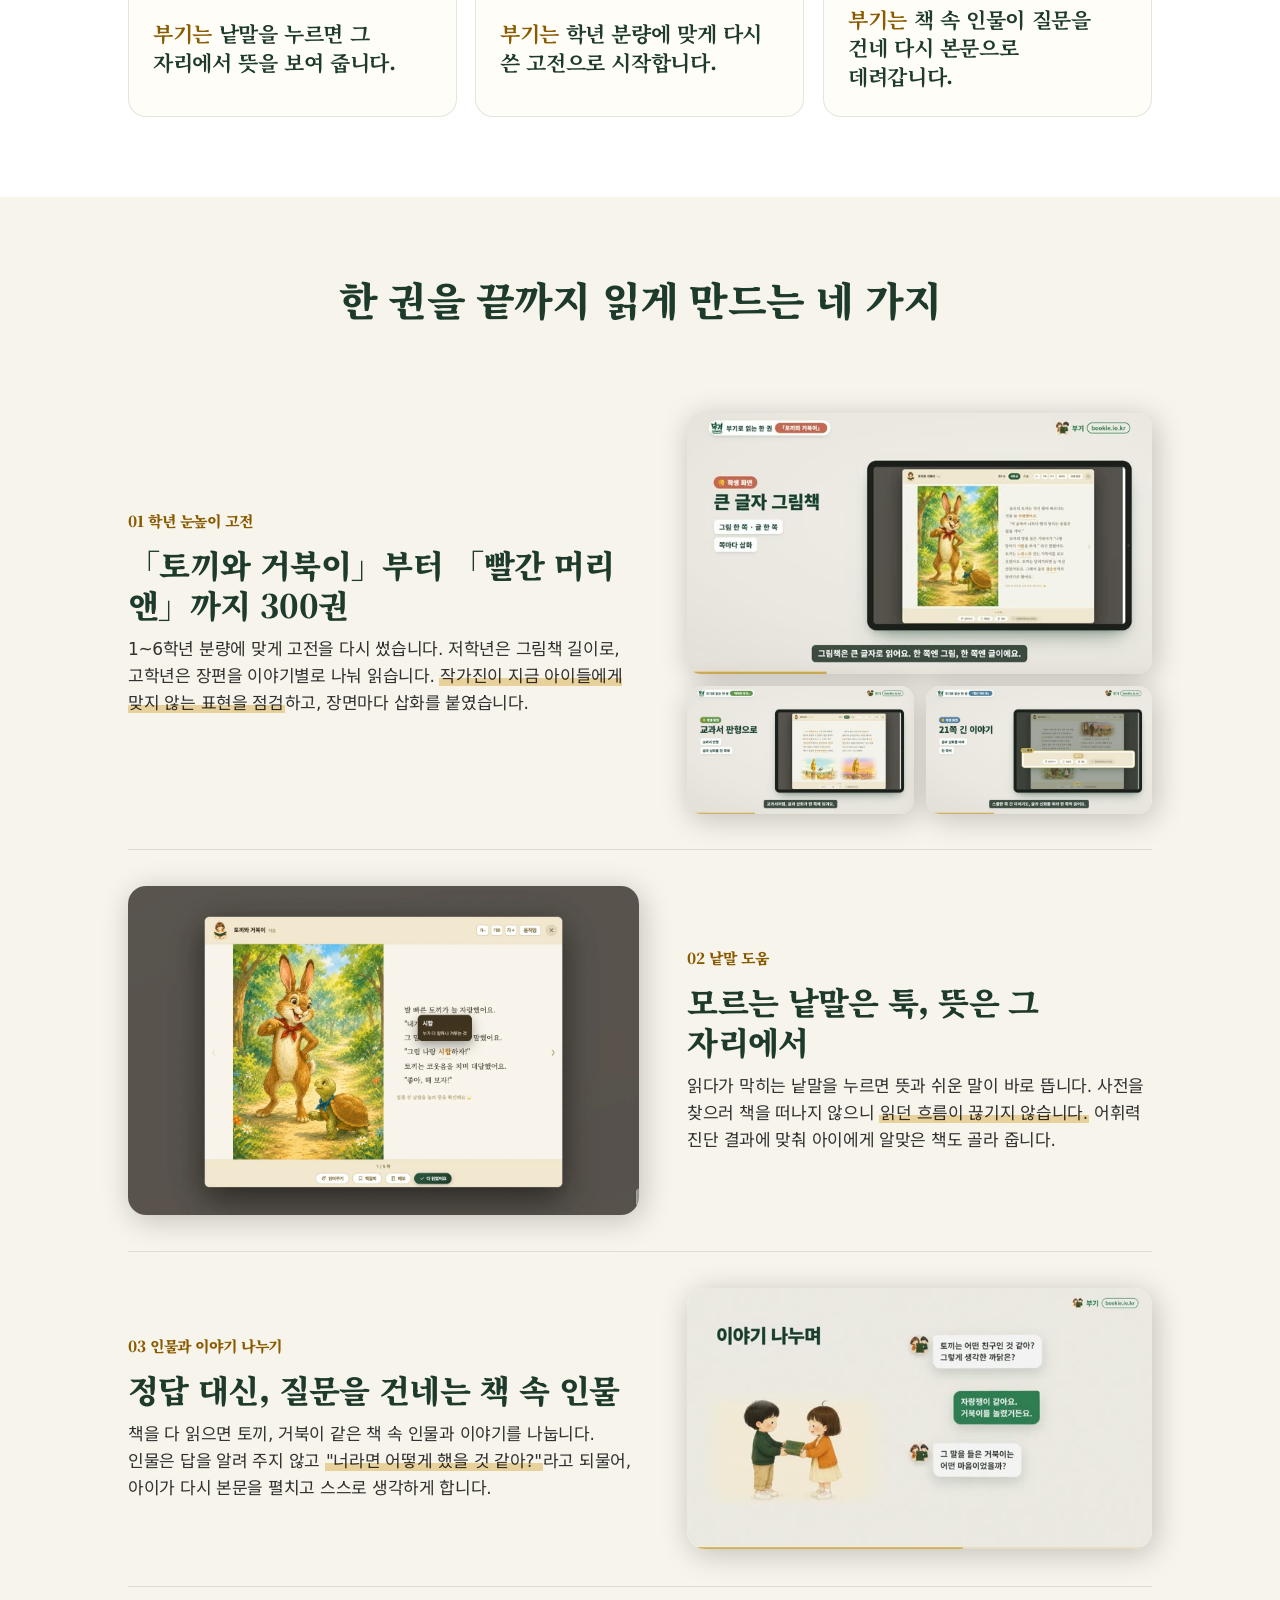
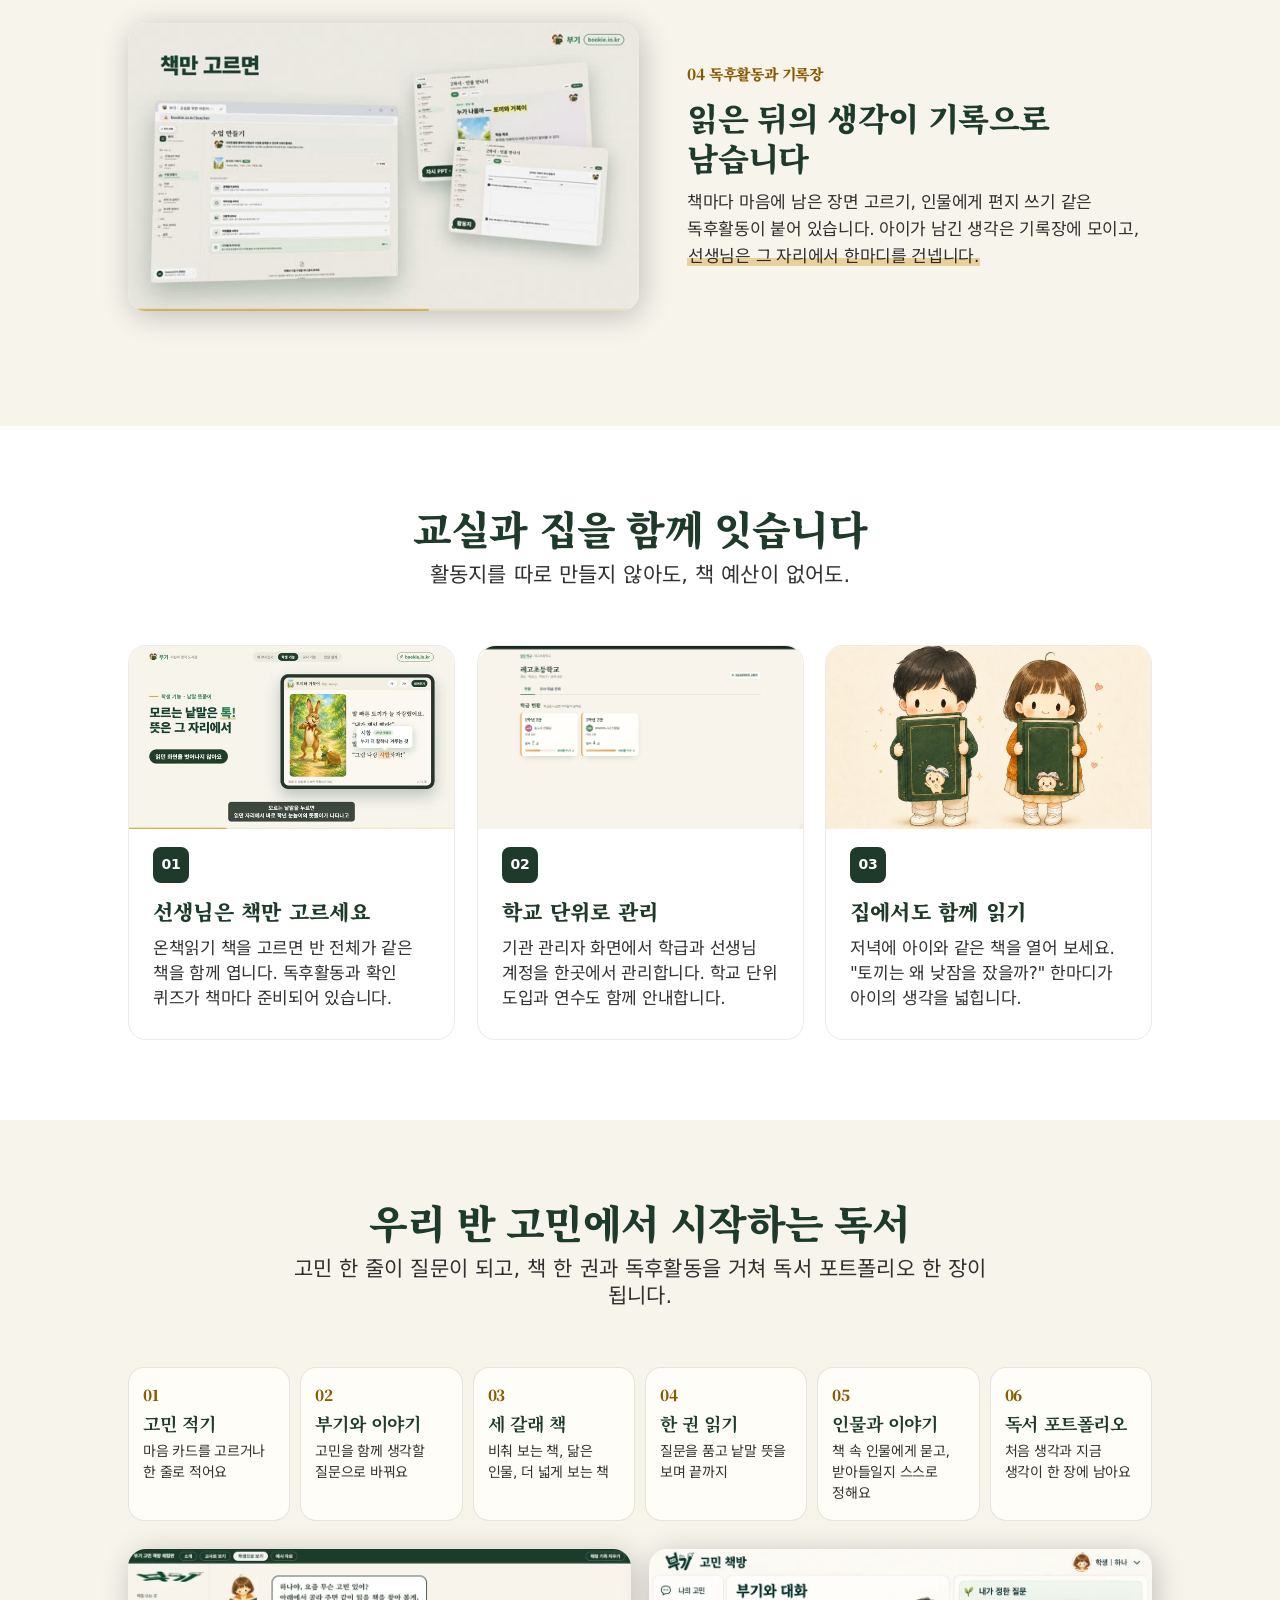
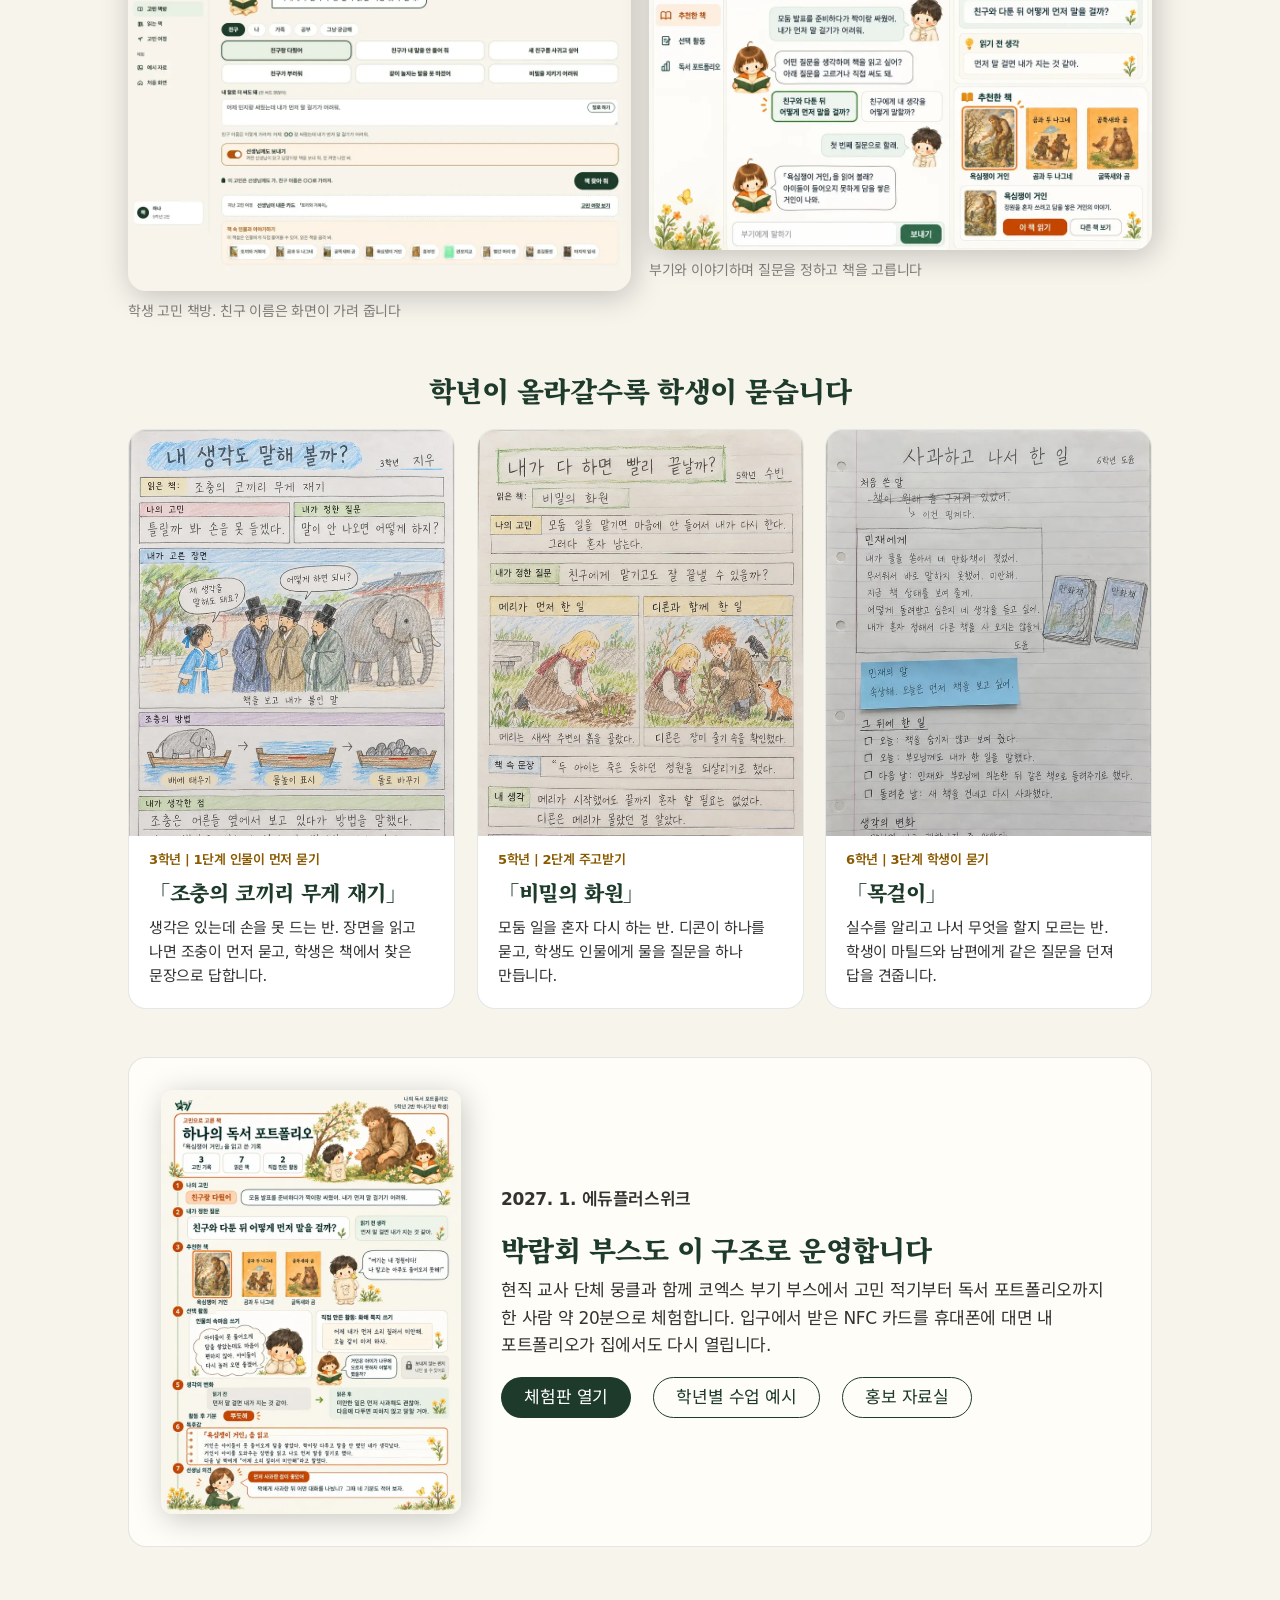
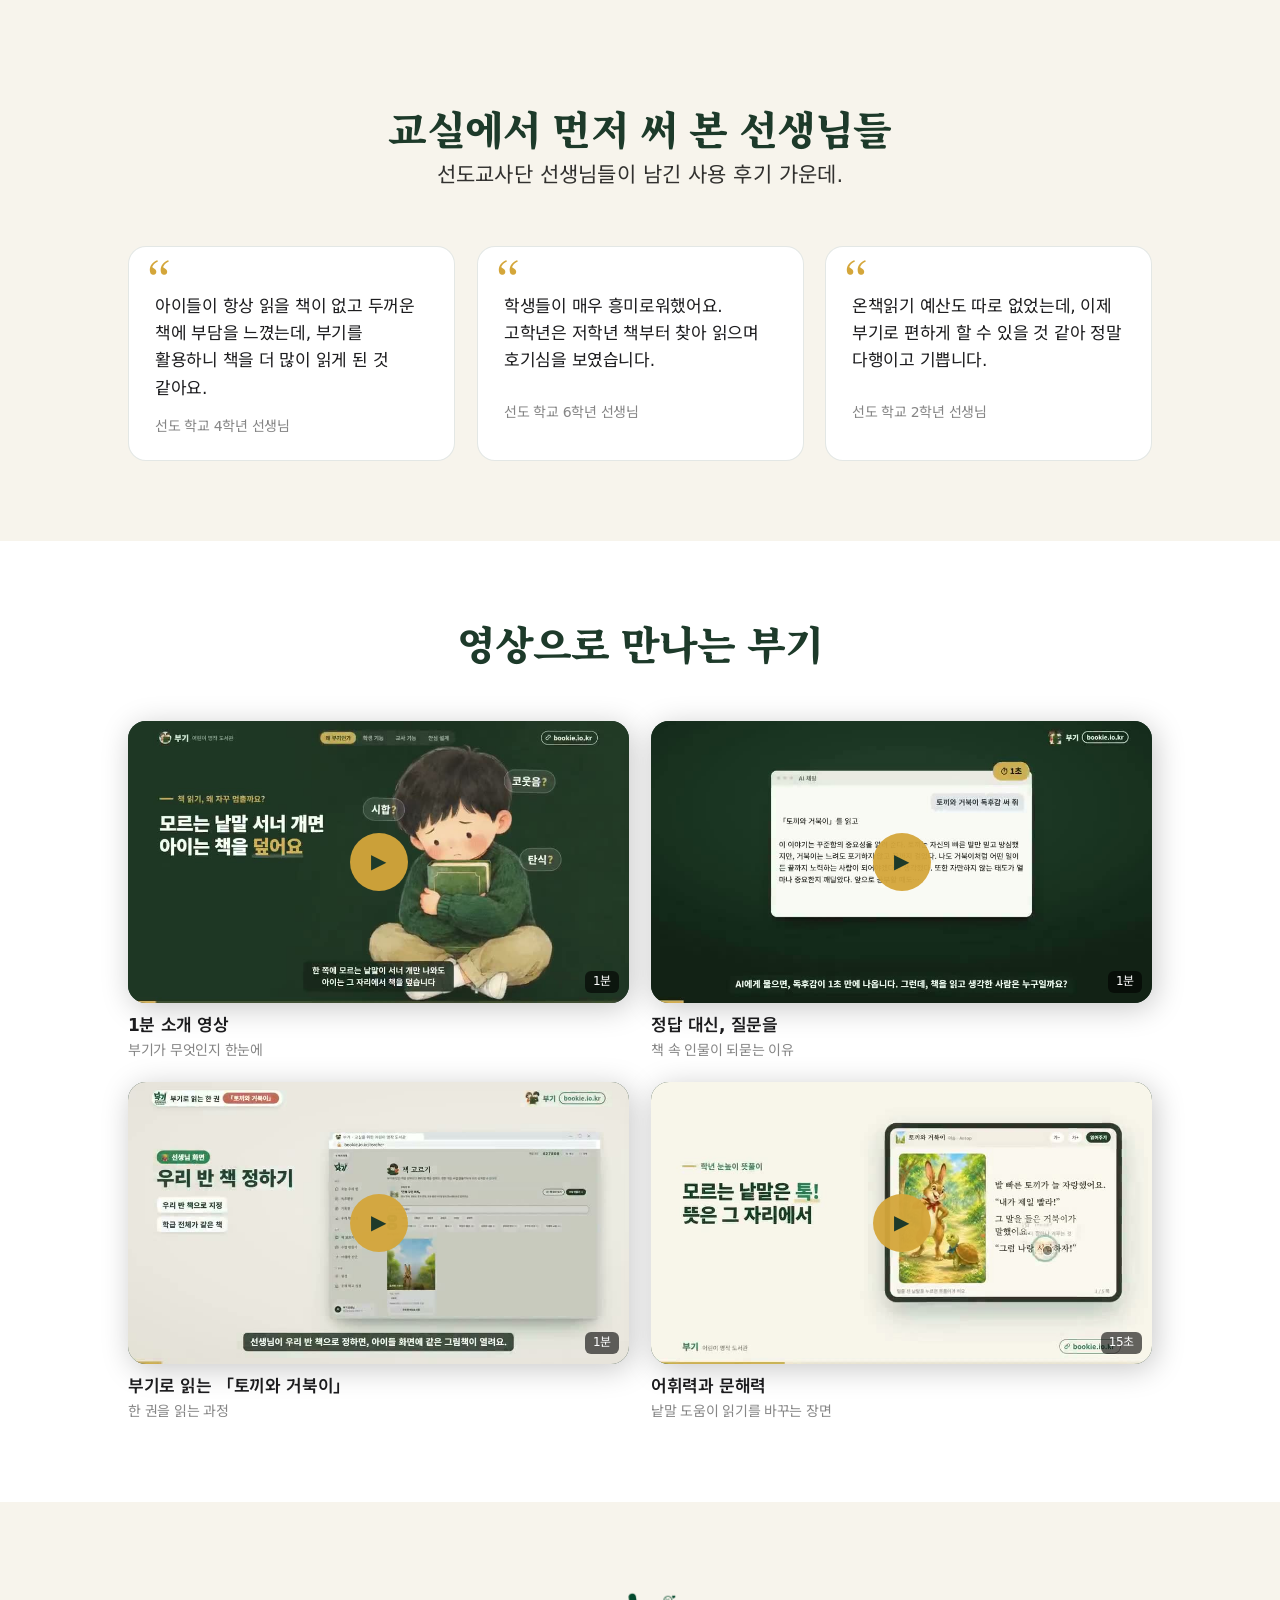
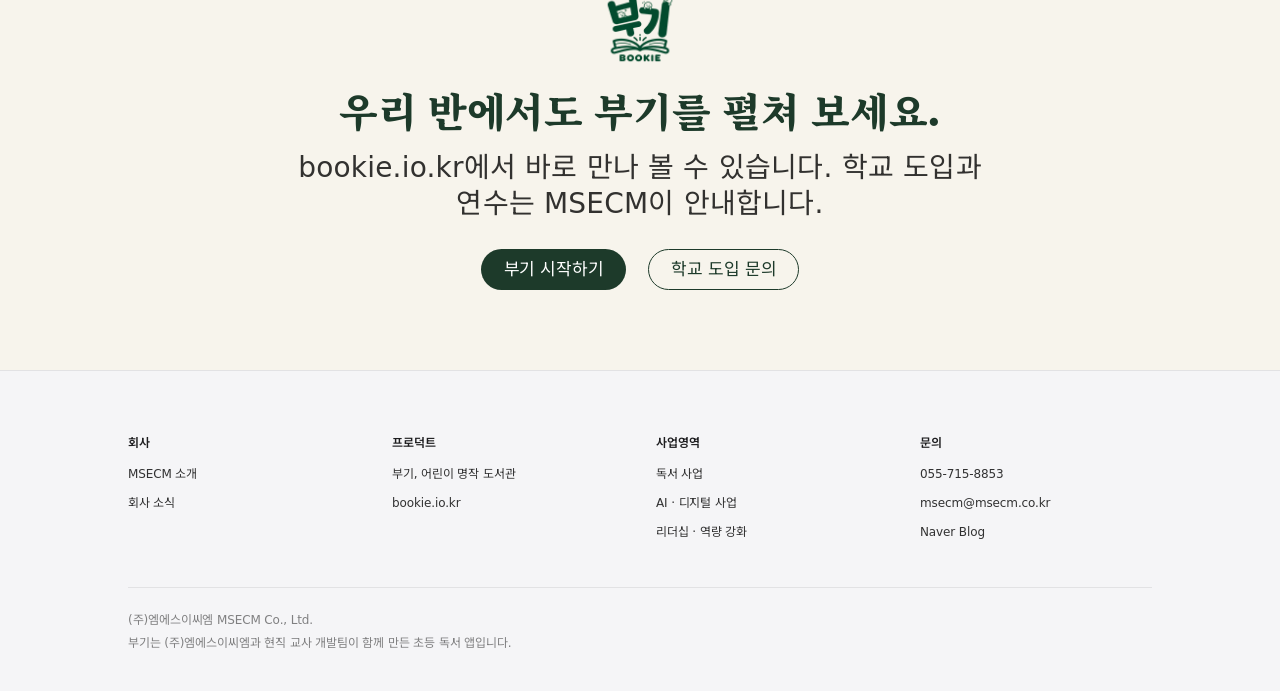
==== commit 7a4a3622: "부기 페이지에 「우리 반 고민에서 시작하는 독서」 절 추가 고민 책방 흐름 여섯 단계, 학생 화면 두 장, 학년별 예시(3학년 조충, 5학년 비밀의 화원, 6학년 목걸이와 대화 단" ====
--- a/bookie/index.html
+++ b/bookie/index.html
@@ -49,6 +49,7 @@
         <a href="#why">왜 부기인가</a>
         <a href="#features">기능</a>
         <a href="#for">선생님, 학부모</a>
+        <a href="#gomin">고민에서 시작하는 독서</a>
         <a href="#voices">현장 후기</a>
         <a href="#videos">영상</a>
       </div>
@@ -193,6 +194,62 @@
       </div>
     </section>
 
+    <!-- ────────────  우리 반 고민에서 시작하는 독서  ──────────── -->
+    <section class="tile bk-gomin" id="gomin">
+      <div class="container">
+        <header class="section-head" data-reveal data-reveal-stagger>
+          <h2 class="section-head__title bk-section-title">우리 반 고민에서 시작하는 독서</h2>
+          <p class="section-head__lede">고민 한 줄이 질문이 되고, 책 한 권과 독후활동을 거쳐 독서 포트폴리오 한 장이 됩니다.</p>
+        </header>
+        <ol class="bk-flow" data-reveal>
+          <li><b>고민 적기</b><span>마음 카드를 고르거나 한 줄로 적어요</span></li>
+          <li><b>부기와 이야기</b><span>고민을 함께 생각할 질문으로 바꿔요</span></li>
+          <li><b>세 갈래 책</b><span>비춰 보는 책, 닮은 인물, 더 넓게 보는 책</span></li>
+          <li><b>한 권 읽기</b><span>질문을 품고 낱말 뜻을 보며 끝까지</span></li>
+          <li><b>인물과 이야기</b><span>책 속 인물에게 묻고, 받아들일지 스스로 정해요</span></li>
+          <li><b>독서 포트폴리오</b><span>처음 생각과 지금 생각이 한 장에 남아요</span></li>
+        </ol>
+        <div class="bk-gomin__shots" data-reveal>
+          <figure><img src="assets/gomin-shop.webp" alt="학생이 마음 카드를 고르고 고민을 한 줄 적는 고민 책방 화면" loading="lazy" width="1100" height="748" /><figcaption>학생 고민 책방. 친구 이름은 화면이 가려 줍니다</figcaption></figure>
+          <figure><img src="assets/gomin-chat.webp" alt="부기와 이야기하며 질문을 정하고 책 세 권을 추천받는 화면" loading="lazy" width="1100" height="658" /><figcaption>부기와 이야기하며 질문을 정하고 책을 고릅니다</figcaption></figure>
+        </div>
+        <h3 class="bk-gomin__sub" data-reveal>학년이 올라갈수록 학생이 묻습니다</h3>
+        <div class="grid grid--3 bk-grades">
+          <article class="bk-grade" data-reveal>
+            <figure><img src="assets/gomin-g3.webp" alt="3학년 학생이 조충 장면을 그리고 방법 세 그림을 붙인 활동지" loading="lazy" width="640" height="960" /></figure>
+            <p class="bk-grade__tag">3학년 | 1단계 인물이 먼저 묻기</p>
+            <h4>「조충의 코끼리 무게 재기」</h4>
+            <p>생각은 있는데 손을 못 드는 반. 장면을 읽고 나면 조충이 먼저 묻고, 학생은 책에서 찾은 문장으로 답합니다.</p>
+          </article>
+          <article class="bk-grade" data-reveal>
+            <figure><img src="assets/gomin-g5.webp" alt="5학년 학생이 메리와 디콘이 한 일을 나란히 그린 활동지" loading="lazy" width="640" height="960" /></figure>
+            <p class="bk-grade__tag">5학년 | 2단계 주고받기</p>
+            <h4>「비밀의 화원」</h4>
+            <p>모둠 일을 혼자 다시 하는 반. 디콘이 하나를 묻고, 학생도 인물에게 물을 질문을 하나 만듭니다.</p>
+          </article>
+          <article class="bk-grade" data-reveal>
+            <figure><img src="assets/gomin-g6.webp" alt="6학년 학생이 고쳐 쓴 사과 편지와 그 뒤에 한 일을 적은 기록" loading="lazy" width="640" height="896" /></figure>
+            <p class="bk-grade__tag">6학년 | 3단계 학생이 묻기</p>
+            <h4>「목걸이」</h4>
+            <p>실수를 알리고 나서 무엇을 할지 모르는 반. 학생이 마틸드와 남편에게 같은 질문을 던져 답을 견줍니다.</p>
+          </article>
+        </div>
+        <div class="bk-gomin__expo" data-reveal>
+          <img src="assets/gomin-folio.webp" alt="고민, 질문, 책, 활동, 생각의 변화가 모인 독서 포트폴리오 한 장" loading="lazy" width="760" height="1074" />
+          <div>
+            <p class="bk-grade__tag">2027. 1. 에듀플러스위크</p>
+            <h3>박람회 부스도 이 구조로 운영합니다</h3>
+            <p>현직 교사 단체 뭉클과 함께 코엑스 부기 부스에서 고민 적기부터 독서 포트폴리오까지 한 사람 약 20분으로 체험합니다. 입구에서 받은 NFC 카드를 휴대폰에 대면 내 포트폴리오가 집에서도 다시 열립니다.</p>
+            <div class="tile__actions">
+              <a class="pill pill--bookie" href="https://bookie-gomin.vercel.app" target="_blank" rel="noopener">체험판 열기</a>
+              <a class="pill pill--bookie-ghost" href="https://bookie-gomin.vercel.app/#/samples?who=g" target="_blank" rel="noopener">학년별 수업 예시</a>
+              <a class="pill pill--bookie-ghost" href="https://legoschool.github.io/bookie-test/promo/" target="_blank" rel="noopener">홍보 자료실</a>
+            </div>
+          </div>
+        </div>
+      </div>
+    </section>
+
     <!-- ────────────  현장 후기  ──────────── -->
     <section class="tile bk-voices" id="voices">
       <div class="container">
--- a/bookie/bookie.css
+++ b/bookie/bookie.css
@@ -195,6 +195,40 @@
 .bk-cta .tile__lede { color: var(--ink-80); }
 .bk-cta__seed { width: 88px; height: 88px; margin: 0 auto; }
 
+/* ── 우리 반 고민에서 시작하는 독서 ── */
+.bk-gomin { background: var(--bk-paper); }
+.bk-flow { list-style: none; margin: 0 0 28px; padding: 0; display: grid; grid-template-columns: repeat(6, 1fr); gap: 10px; counter-reset: step; text-align: left; }
+.bk-flow li { counter-increment: step; background: var(--bk-cream); border: 1px solid var(--bk-line); border-radius: 16px; padding: 16px 14px; display: grid; gap: 6px; align-content: start; }
+.bk-flow li::before { content: counter(step, decimal-leading-zero); font-family: var(--font-serif); font-weight: 900; font-size: 15px; color: var(--bk-gold-ink); }
+.bk-flow b { font-family: var(--font-serif); font-size: 18px; color: var(--bk-forest); line-height: 1.3; }
+.bk-flow span { font-size: 14px; line-height: 1.5; color: var(--ink-80); }
+.bk-gomin__shots { display: grid; grid-template-columns: 1fr 1fr; gap: 18px; }
+.bk-gomin__shots figure { margin: 0; text-align: left; }
+.bk-gomin__shots img { width: 100%; height: auto; border-radius: var(--r-card); box-shadow: var(--product-shadow); background: #fff; }
+.bk-gomin__shots figcaption { margin-top: 10px; font-size: 14px; color: var(--ink-48); }
+.bk-gomin__sub { margin: 48px 0 18px; font-family: var(--font-serif); font-size: 28px; font-weight: 900; color: var(--bk-forest); letter-spacing: -0.02em; text-align: center; }
+.bk-grade { background: #fff; border: 1px solid var(--bk-line); border-radius: var(--r-card); padding: 0 20px 20px; overflow: hidden; display: grid; gap: 8px; align-content: start; text-align: left; }
+.bk-grade figure { margin: 0 -20px 6px; aspect-ratio: 4 / 5; overflow: hidden; background: #f3efe4; }
+.bk-grade figure img { width: 100%; height: 100%; object-fit: cover; object-position: top; }
+.bk-grade__tag { margin: 0; font-size: 13px; font-weight: 600; color: var(--bk-gold-ink); }
+.bk-grade h4 { margin: 0; font-family: var(--font-serif); font-size: 21px; font-weight: 900; color: var(--bk-forest); }
+.bk-grade p:not(.bk-grade__tag) { margin: 0; font-size: 15px; line-height: 1.6; color: var(--ink-80); }
+.bk-gomin__expo { margin-top: 48px; display: grid; grid-template-columns: 300px 1fr; gap: 40px; align-items: center; background: var(--bk-cream); border: 1px solid var(--bk-line); border-radius: var(--r-card); padding: 32px; text-align: left; }
+.bk-gomin__expo img { width: 100%; height: auto; border-radius: 12px; box-shadow: var(--product-shadow); }
+.bk-gomin__expo h3 { margin: 6px 0 10px; font-family: var(--font-serif); font-size: 28px; font-weight: 900; line-height: 1.3; color: var(--bk-forest); letter-spacing: -0.02em; }
+.bk-gomin__expo p { margin: 0 0 18px; font-size: 17px; line-height: 1.6; color: var(--ink-80); }
+.bk-gomin__expo .tile__actions { justify-content: flex-start; flex-wrap: wrap; }
+@media (max-width: 1023px) { .bk-flow { grid-template-columns: repeat(3, 1fr); } }
+@media (max-width: 833px) {
+  .bk-gomin__shots { grid-template-columns: 1fr; }
+  .bk-gomin__expo { grid-template-columns: 1fr; padding: 24px; }
+  .bk-gomin__expo img { max-width: 280px; margin: 0 auto; }
+}
+@media (max-width: 640px) {
+  .bk-flow { grid-template-columns: 1fr 1fr; }
+  .bk-gomin__sub, .bk-gomin__expo h3 { font-size: 24px; }
+}
+
 /* ── 반응형 ── */
 @media (max-width: 833px) {
   .bk-hero h1 { font-size: 36px; }
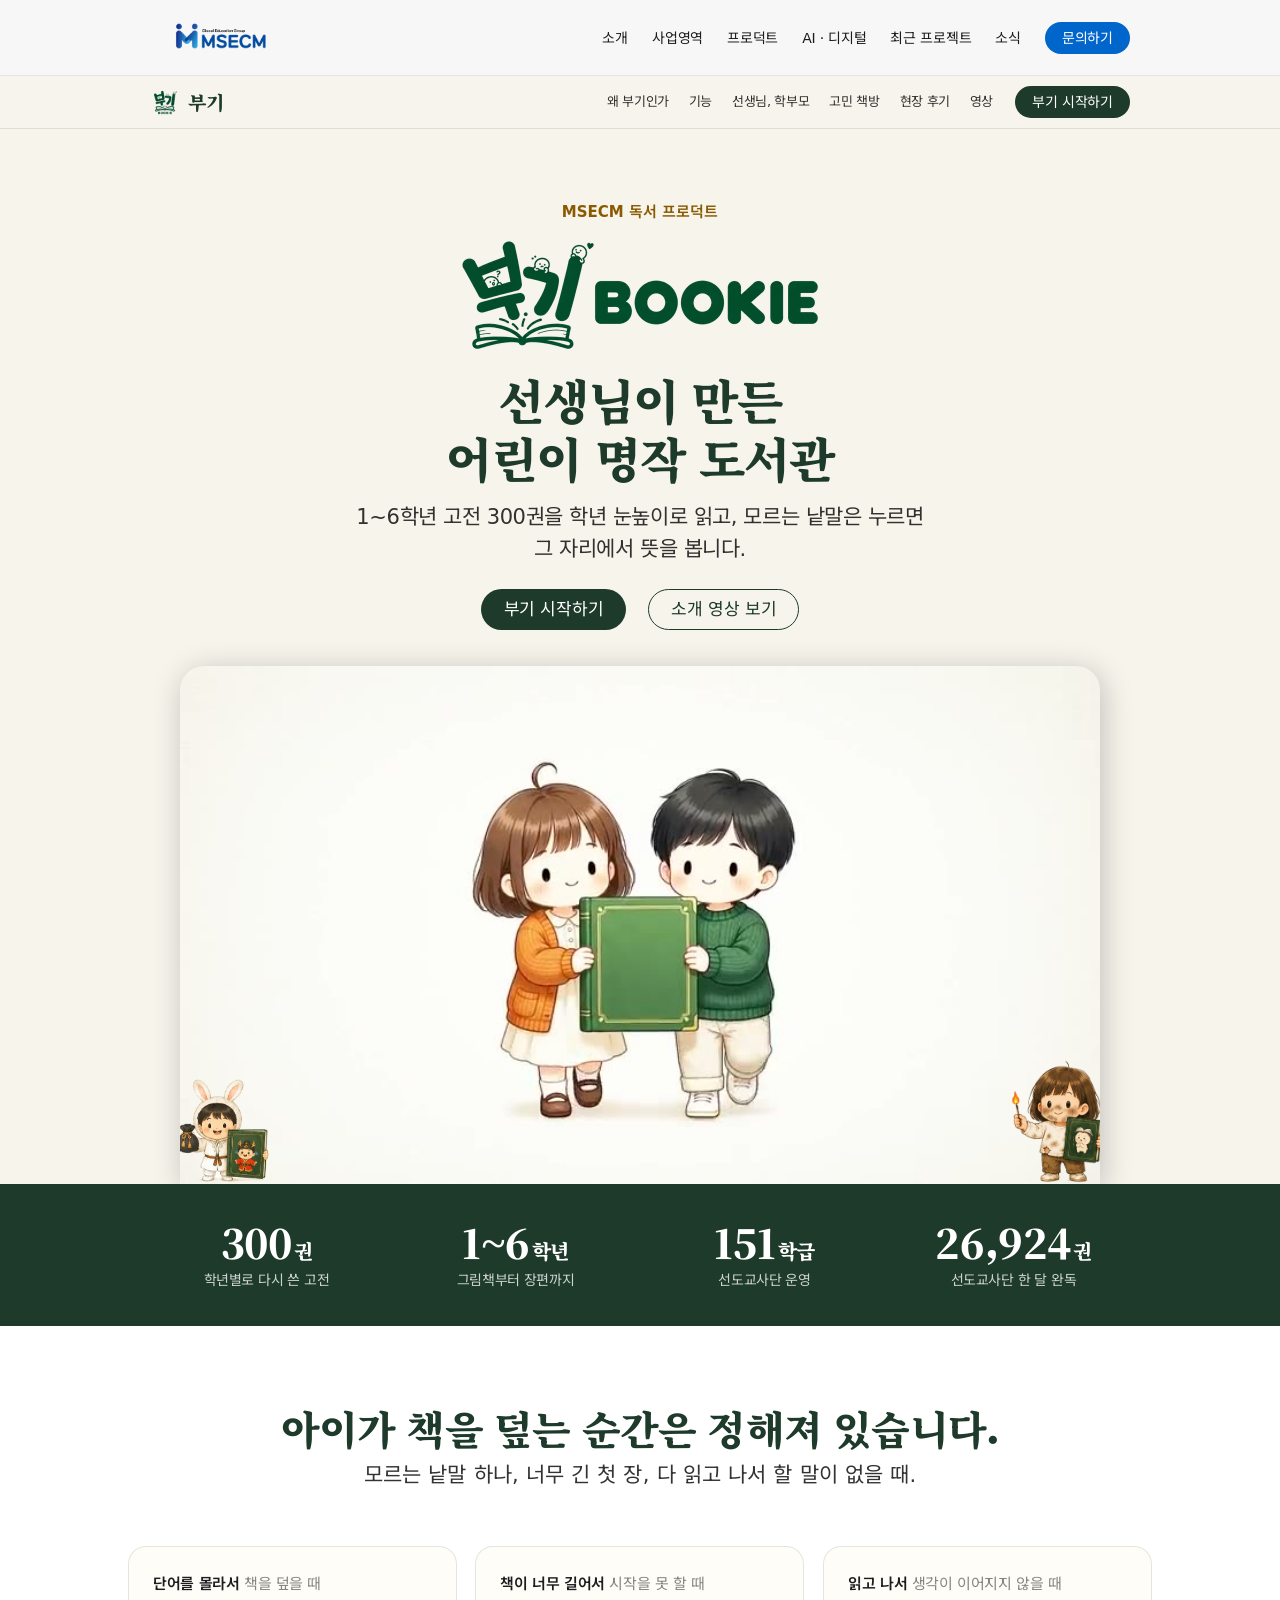
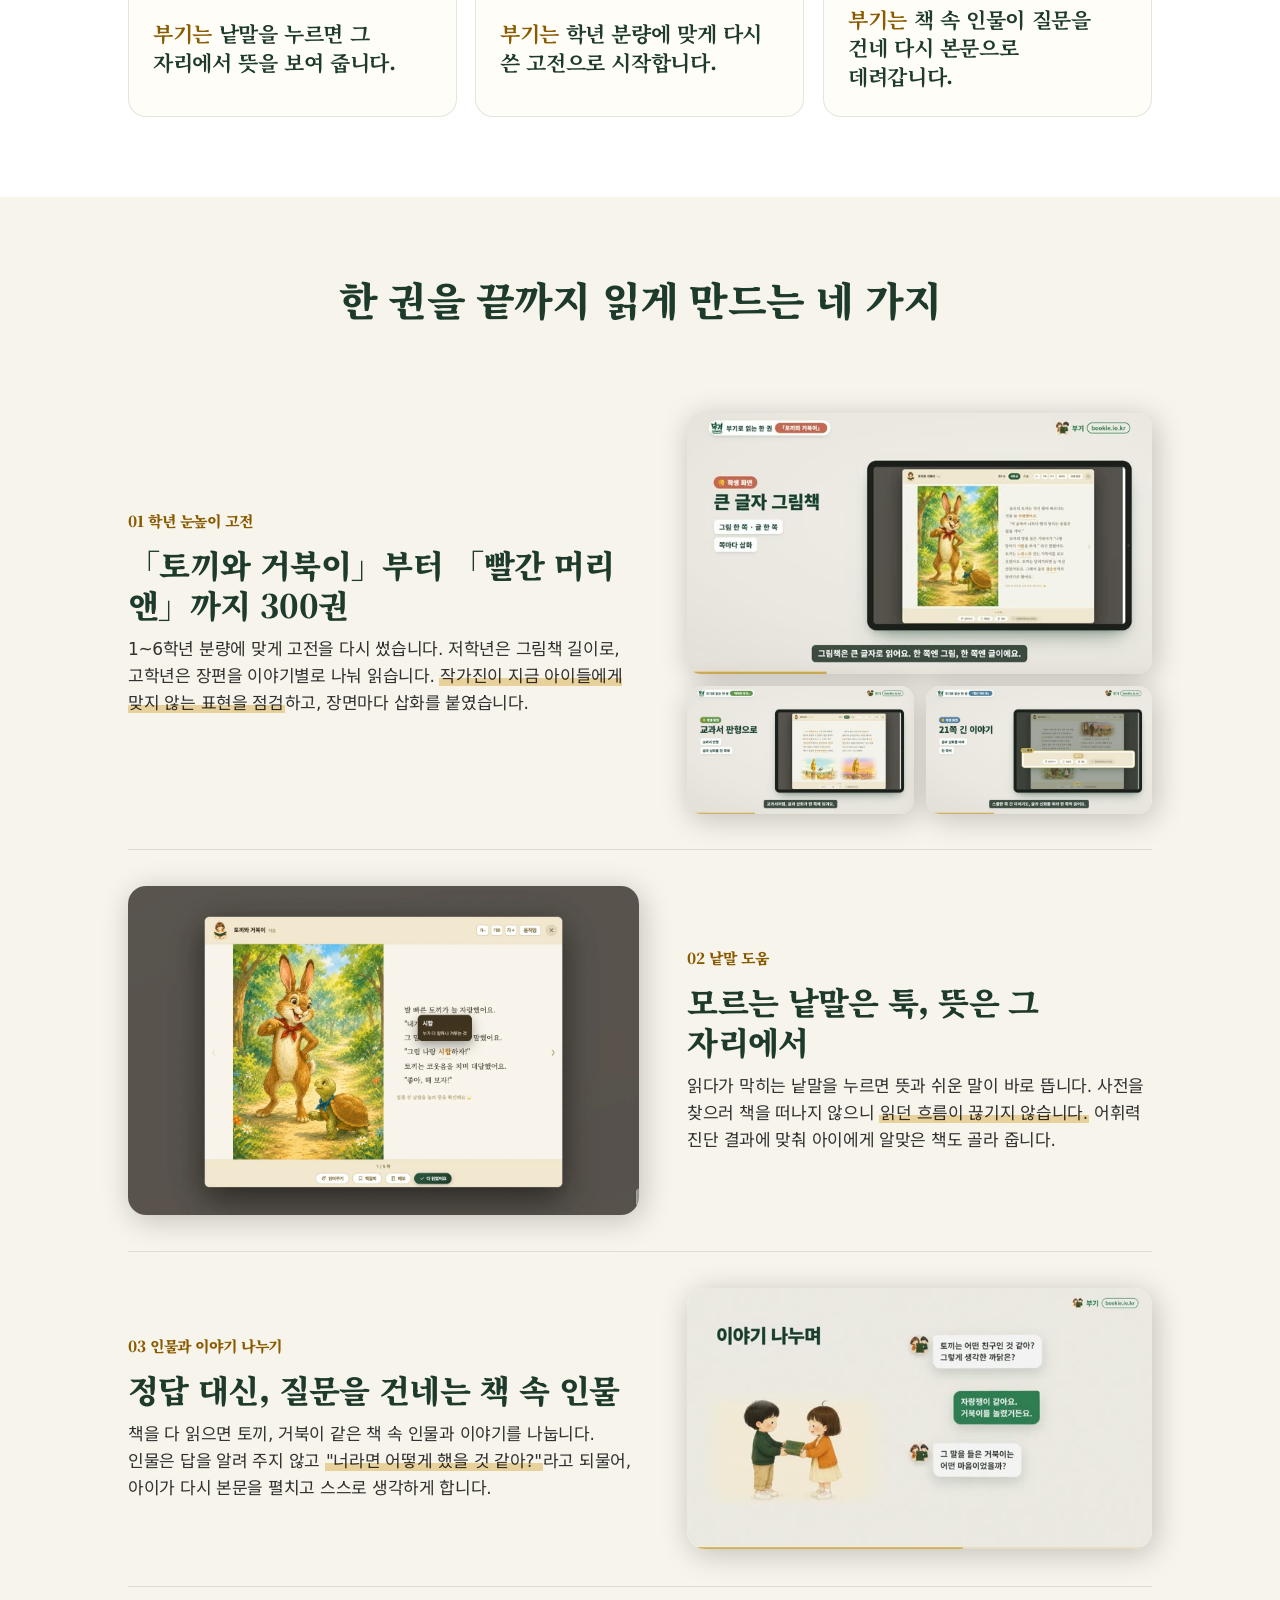
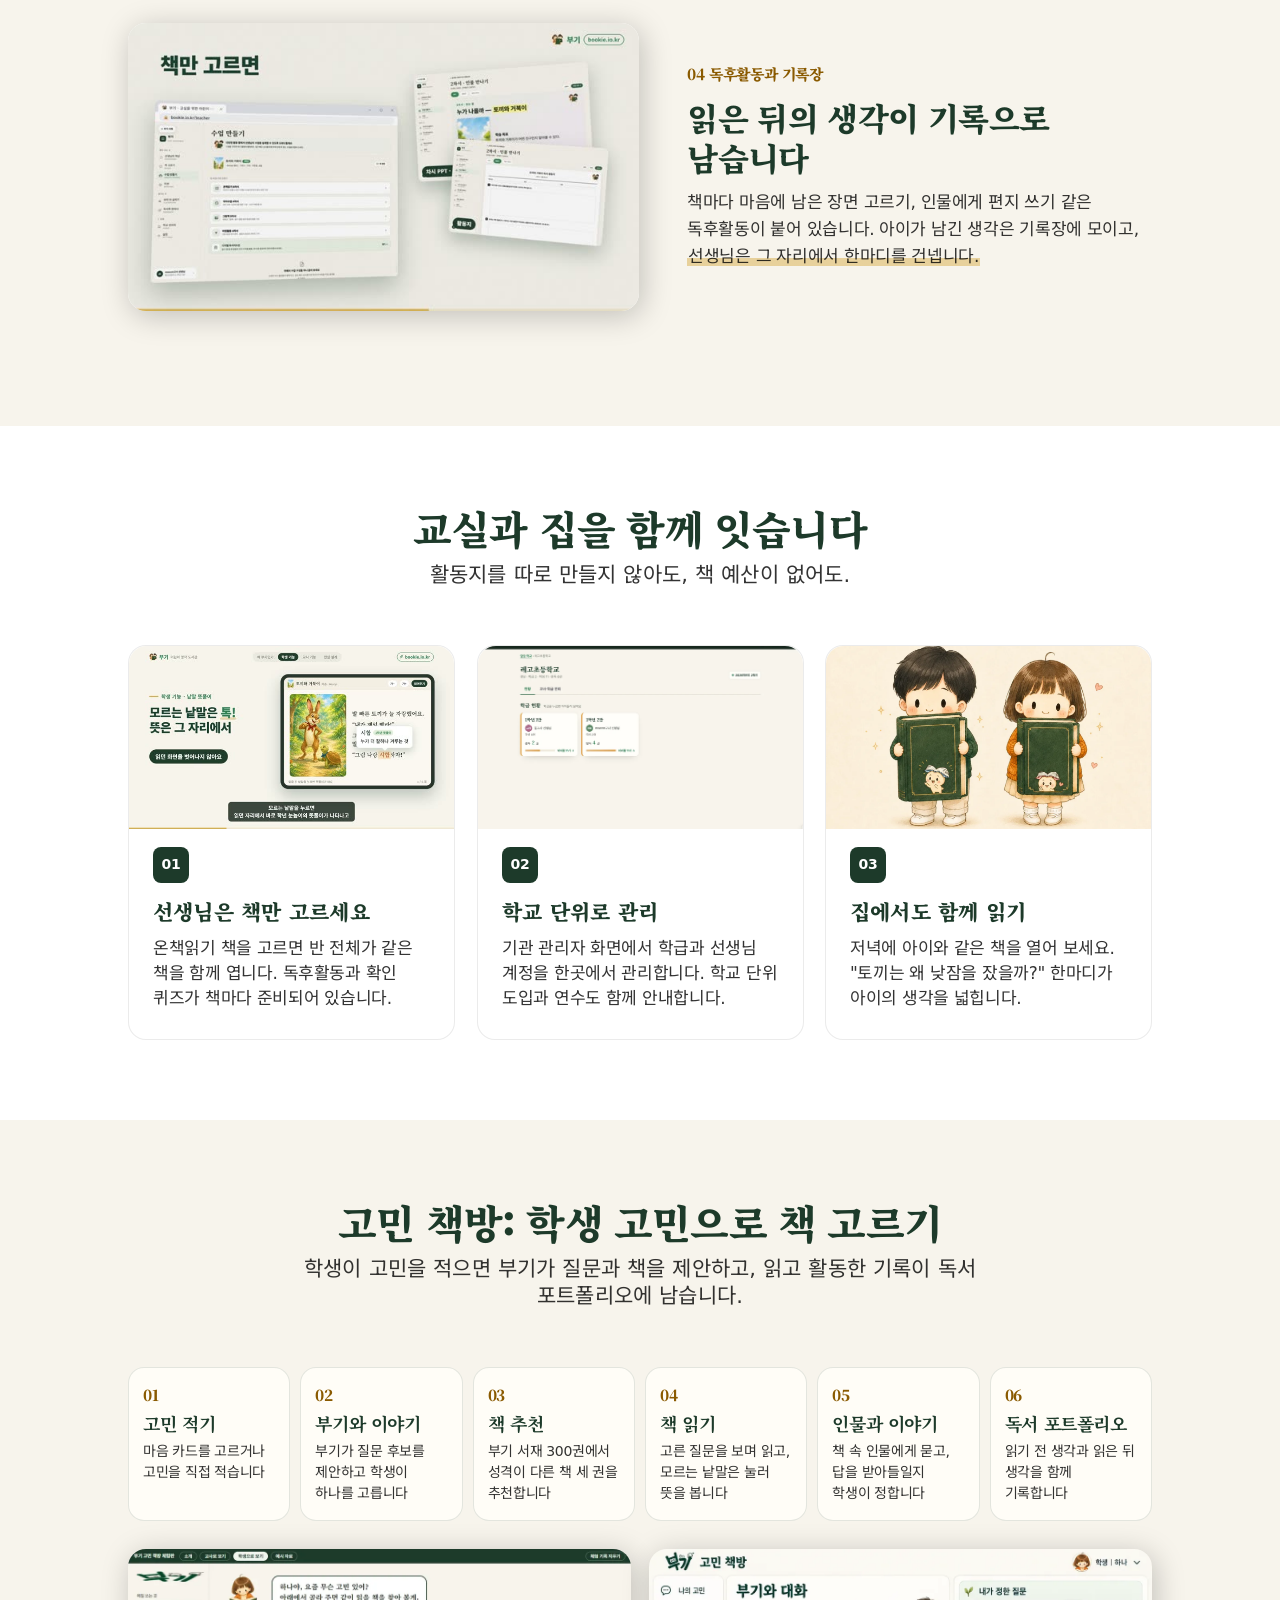
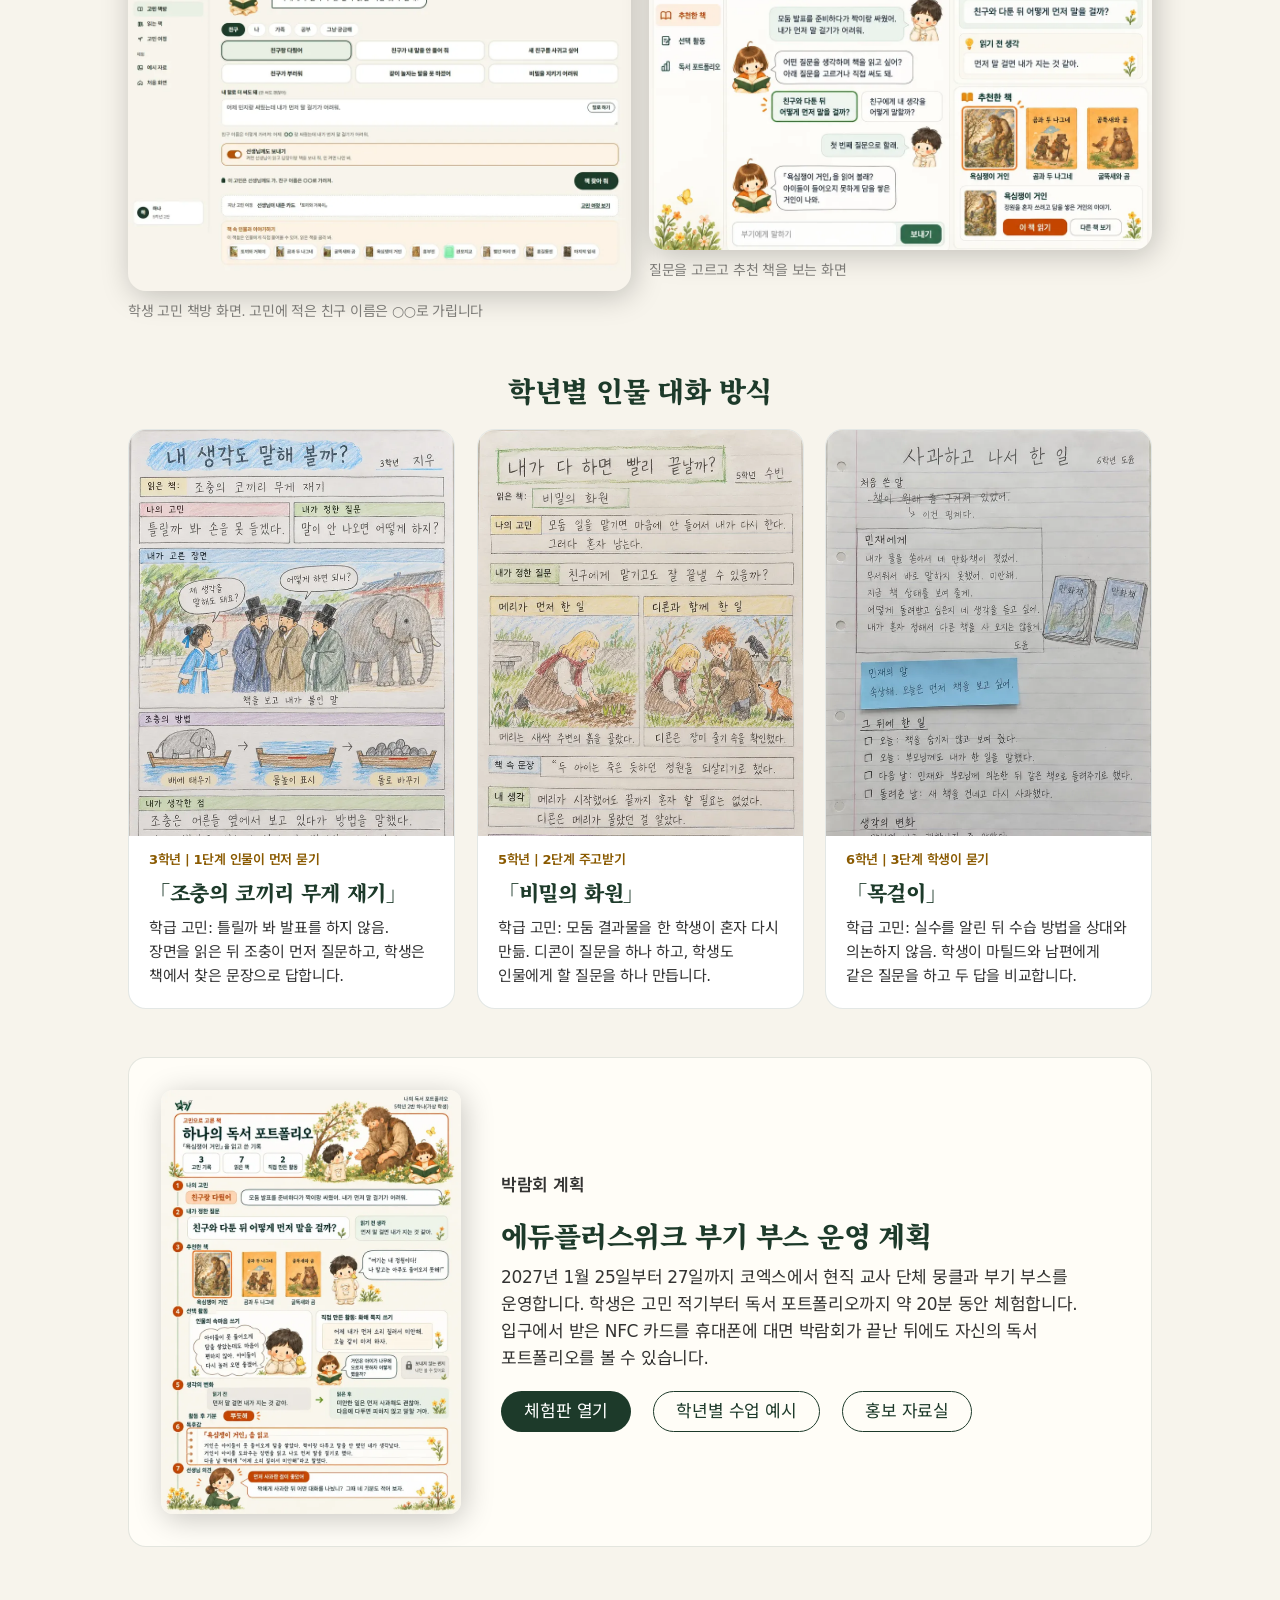
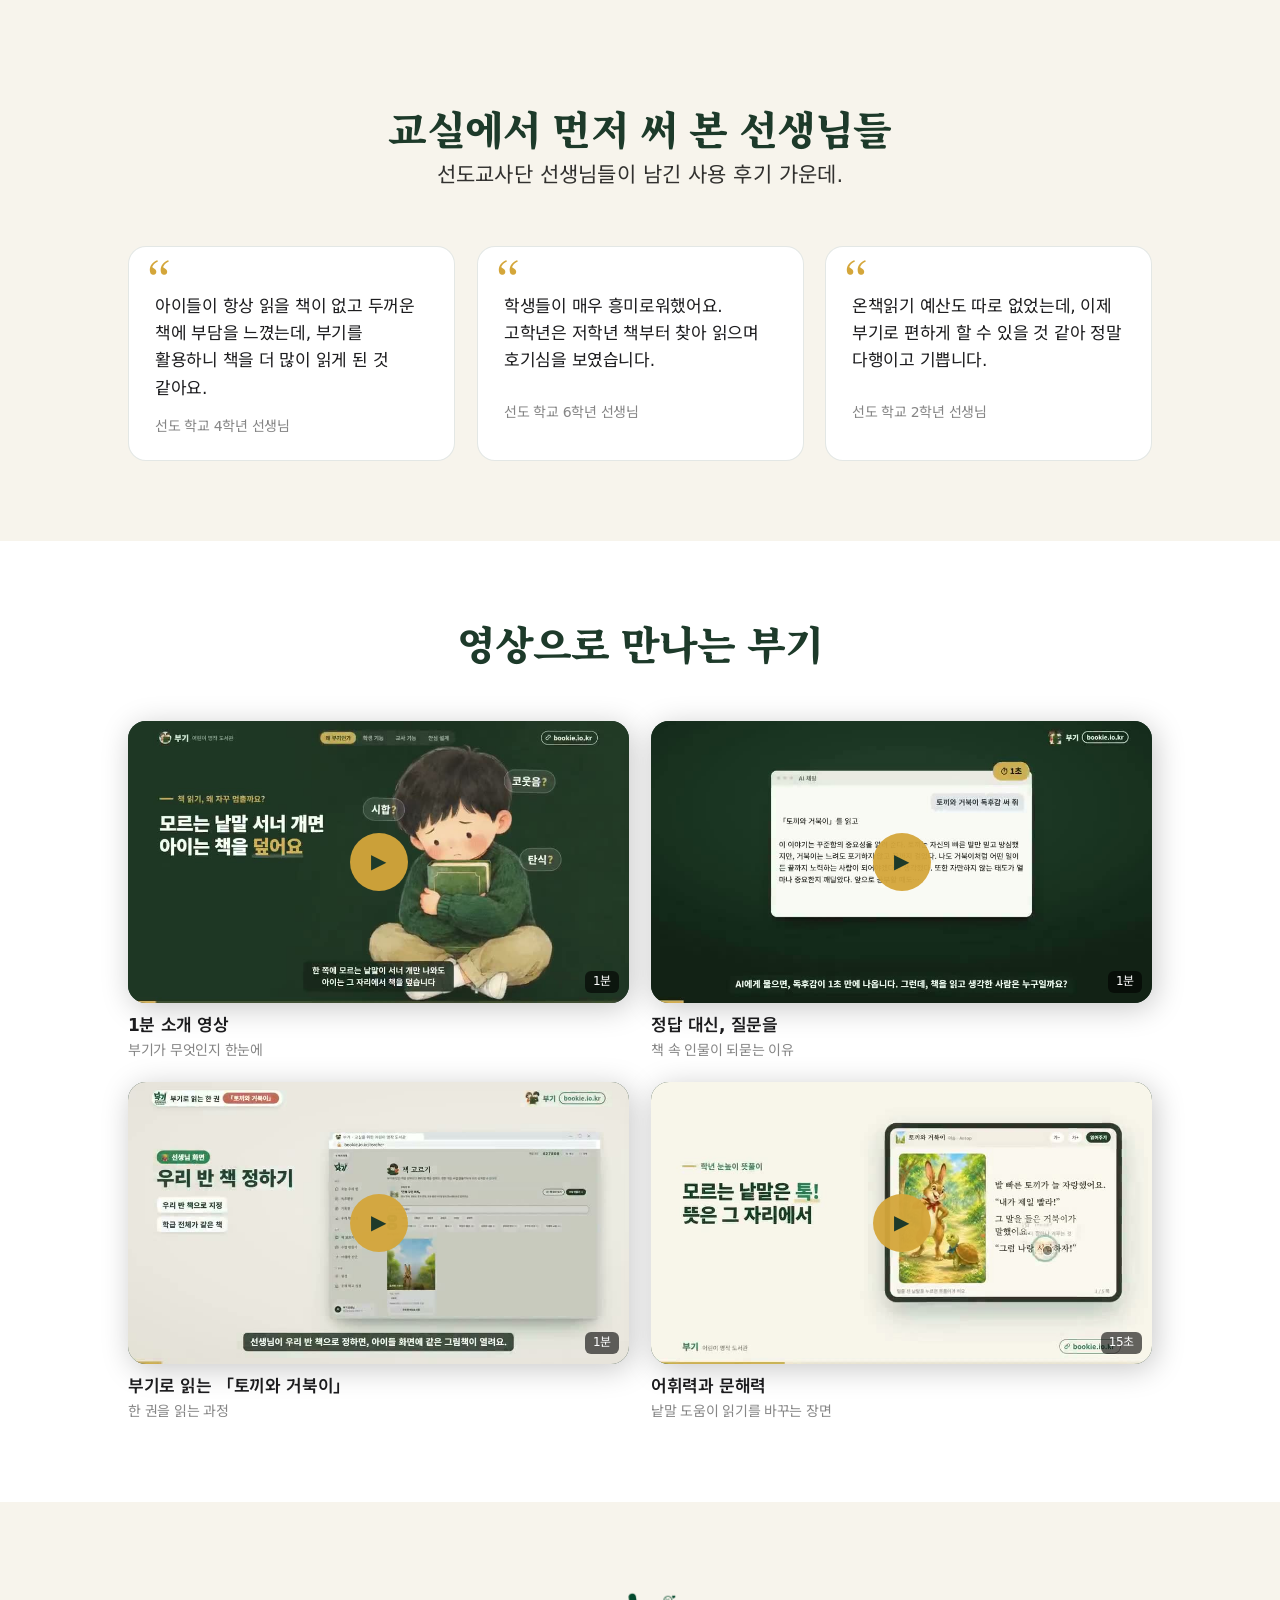
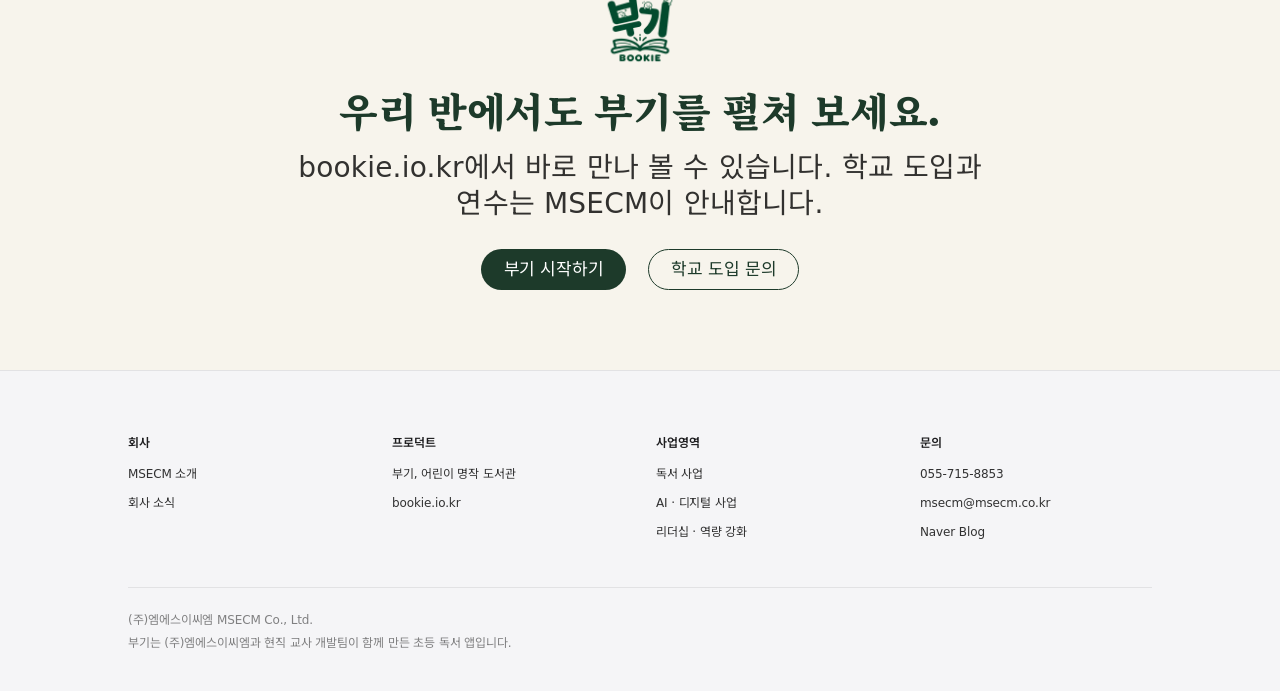
==== commit 6165afd5: "부기 페이지 고민 책방 절 문구를 사실과 조건 위주로 고침 제목을 「고민 책방: 학생 고민으로 책 고르기」, 「학년별 인물 대화 방식」, 「에듀플러스위크 부기 부스 운영 계획」으로" ====
--- a/bookie/index.html
+++ b/bookie/index.html
@@ -49,7 +49,7 @@
         <a href="#why">왜 부기인가</a>
         <a href="#features">기능</a>
         <a href="#for">선생님, 학부모</a>
-        <a href="#gomin">고민에서 시작하는 독서</a>
+        <a href="#gomin">고민 책방</a>
         <a href="#voices">현장 후기</a>
         <a href="#videos">영상</a>
       </div>
@@ -194,52 +194,52 @@
       </div>
     </section>
 
-    <!-- ────────────  우리 반 고민에서 시작하는 독서  ──────────── -->
+    <!-- ────────────  고민 책방  ──────────── -->
     <section class="tile bk-gomin" id="gomin">
       <div class="container">
         <header class="section-head" data-reveal data-reveal-stagger>
-          <h2 class="section-head__title bk-section-title">우리 반 고민에서 시작하는 독서</h2>
-          <p class="section-head__lede">고민 한 줄이 질문이 되고, 책 한 권과 독후활동을 거쳐 독서 포트폴리오 한 장이 됩니다.</p>
+          <h2 class="section-head__title bk-section-title">고민 책방: 학생 고민으로 책 고르기</h2>
+          <p class="section-head__lede">학생이 고민을 적으면 부기가 질문과 책을 제안하고, 읽고 활동한 기록이 독서 포트폴리오에 남습니다.</p>
         </header>
         <ol class="bk-flow" data-reveal>
-          <li><b>고민 적기</b><span>마음 카드를 고르거나 한 줄로 적어요</span></li>
-          <li><b>부기와 이야기</b><span>고민을 함께 생각할 질문으로 바꿔요</span></li>
-          <li><b>세 갈래 책</b><span>비춰 보는 책, 닮은 인물, 더 넓게 보는 책</span></li>
-          <li><b>한 권 읽기</b><span>질문을 품고 낱말 뜻을 보며 끝까지</span></li>
-          <li><b>인물과 이야기</b><span>책 속 인물에게 묻고, 받아들일지 스스로 정해요</span></li>
-          <li><b>독서 포트폴리오</b><span>처음 생각과 지금 생각이 한 장에 남아요</span></li>
+          <li><b>고민 적기</b><span>마음 카드를 고르거나 고민을 직접 적습니다</span></li>
+          <li><b>부기와 이야기</b><span>부기가 질문 후보를 제안하고 학생이 하나를 고릅니다</span></li>
+          <li><b>책 추천</b><span>부기 서재 300권에서 성격이 다른 책 세 권을 추천합니다</span></li>
+          <li><b>책 읽기</b><span>고른 질문을 보며 읽고, 모르는 낱말은 눌러 뜻을 봅니다</span></li>
+          <li><b>인물과 이야기</b><span>책 속 인물에게 묻고, 답을 받아들일지 학생이 정합니다</span></li>
+          <li><b>독서 포트폴리오</b><span>읽기 전 생각과 읽은 뒤 생각을 함께 기록합니다</span></li>
         </ol>
         <div class="bk-gomin__shots" data-reveal>
-          <figure><img src="assets/gomin-shop.webp" alt="학생이 마음 카드를 고르고 고민을 한 줄 적는 고민 책방 화면" loading="lazy" width="1100" height="748" /><figcaption>학생 고민 책방. 친구 이름은 화면이 가려 줍니다</figcaption></figure>
-          <figure><img src="assets/gomin-chat.webp" alt="부기와 이야기하며 질문을 정하고 책 세 권을 추천받는 화면" loading="lazy" width="1100" height="658" /><figcaption>부기와 이야기하며 질문을 정하고 책을 고릅니다</figcaption></figure>
-        </div>
-        <h3 class="bk-gomin__sub" data-reveal>학년이 올라갈수록 학생이 묻습니다</h3>
+          <figure><img src="assets/gomin-shop.webp" alt="학생이 마음 카드를 고르고 고민을 한 줄 적는 고민 책방 화면" loading="lazy" width="1100" height="748" /><figcaption>학생 고민 책방 화면. 고민에 적은 친구 이름은 ○○로 가립니다</figcaption></figure>
+          <figure><img src="assets/gomin-chat.webp" alt="부기와 이야기하며 질문을 정하고 책 세 권을 추천받는 화면" loading="lazy" width="1100" height="658" /><figcaption>질문을 고르고 추천 책을 보는 화면</figcaption></figure>
+        </div>
+        <h3 class="bk-gomin__sub" data-reveal>학년별 인물 대화 방식</h3>
         <div class="grid grid--3 bk-grades">
           <article class="bk-grade" data-reveal>
             <figure><img src="assets/gomin-g3.webp" alt="3학년 학생이 조충 장면을 그리고 방법 세 그림을 붙인 활동지" loading="lazy" width="640" height="960" /></figure>
             <p class="bk-grade__tag">3학년 | 1단계 인물이 먼저 묻기</p>
             <h4>「조충의 코끼리 무게 재기」</h4>
-            <p>생각은 있는데 손을 못 드는 반. 장면을 읽고 나면 조충이 먼저 묻고, 학생은 책에서 찾은 문장으로 답합니다.</p>
+            <p>학급 고민: 틀릴까 봐 발표를 하지 않음. 장면을 읽은 뒤 조충이 먼저 질문하고, 학생은 책에서 찾은 문장으로 답합니다.</p>
           </article>
           <article class="bk-grade" data-reveal>
             <figure><img src="assets/gomin-g5.webp" alt="5학년 학생이 메리와 디콘이 한 일을 나란히 그린 활동지" loading="lazy" width="640" height="960" /></figure>
             <p class="bk-grade__tag">5학년 | 2단계 주고받기</p>
             <h4>「비밀의 화원」</h4>
-            <p>모둠 일을 혼자 다시 하는 반. 디콘이 하나를 묻고, 학생도 인물에게 물을 질문을 하나 만듭니다.</p>
+            <p>학급 고민: 모둠 결과물을 한 학생이 혼자 다시 만듦. 디콘이 질문을 하나 하고, 학생도 인물에게 할 질문을 하나 만듭니다.</p>
           </article>
           <article class="bk-grade" data-reveal>
             <figure><img src="assets/gomin-g6.webp" alt="6학년 학생이 고쳐 쓴 사과 편지와 그 뒤에 한 일을 적은 기록" loading="lazy" width="640" height="896" /></figure>
             <p class="bk-grade__tag">6학년 | 3단계 학생이 묻기</p>
             <h4>「목걸이」</h4>
-            <p>실수를 알리고 나서 무엇을 할지 모르는 반. 학생이 마틸드와 남편에게 같은 질문을 던져 답을 견줍니다.</p>
+            <p>학급 고민: 실수를 알린 뒤 수습 방법을 상대와 의논하지 않음. 학생이 마틸드와 남편에게 같은 질문을 하고 두 답을 비교합니다.</p>
           </article>
         </div>
         <div class="bk-gomin__expo" data-reveal>
           <img src="assets/gomin-folio.webp" alt="고민, 질문, 책, 활동, 생각의 변화가 모인 독서 포트폴리오 한 장" loading="lazy" width="760" height="1074" />
           <div>
-            <p class="bk-grade__tag">2027. 1. 에듀플러스위크</p>
-            <h3>박람회 부스도 이 구조로 운영합니다</h3>
-            <p>현직 교사 단체 뭉클과 함께 코엑스 부기 부스에서 고민 적기부터 독서 포트폴리오까지 한 사람 약 20분으로 체험합니다. 입구에서 받은 NFC 카드를 휴대폰에 대면 내 포트폴리오가 집에서도 다시 열립니다.</p>
+            <p class="bk-grade__tag">박람회 계획</p>
+            <h3>에듀플러스위크 부기 부스 운영 계획</h3>
+            <p>2027년 1월 25일부터 27일까지 코엑스에서 현직 교사 단체 뭉클과 부기 부스를 운영합니다. 학생은 고민 적기부터 독서 포트폴리오까지 약 20분 동안 체험합니다. 입구에서 받은 NFC 카드를 휴대폰에 대면 박람회가 끝난 뒤에도 자신의 독서 포트폴리오를 볼 수 있습니다.</p>
             <div class="tile__actions">
               <a class="pill pill--bookie" href="https://bookie-gomin.vercel.app" target="_blank" rel="noopener">체험판 열기</a>
               <a class="pill pill--bookie-ghost" href="https://bookie-gomin.vercel.app/#/samples?who=g" target="_blank" rel="noopener">학년별 수업 예시</a>
